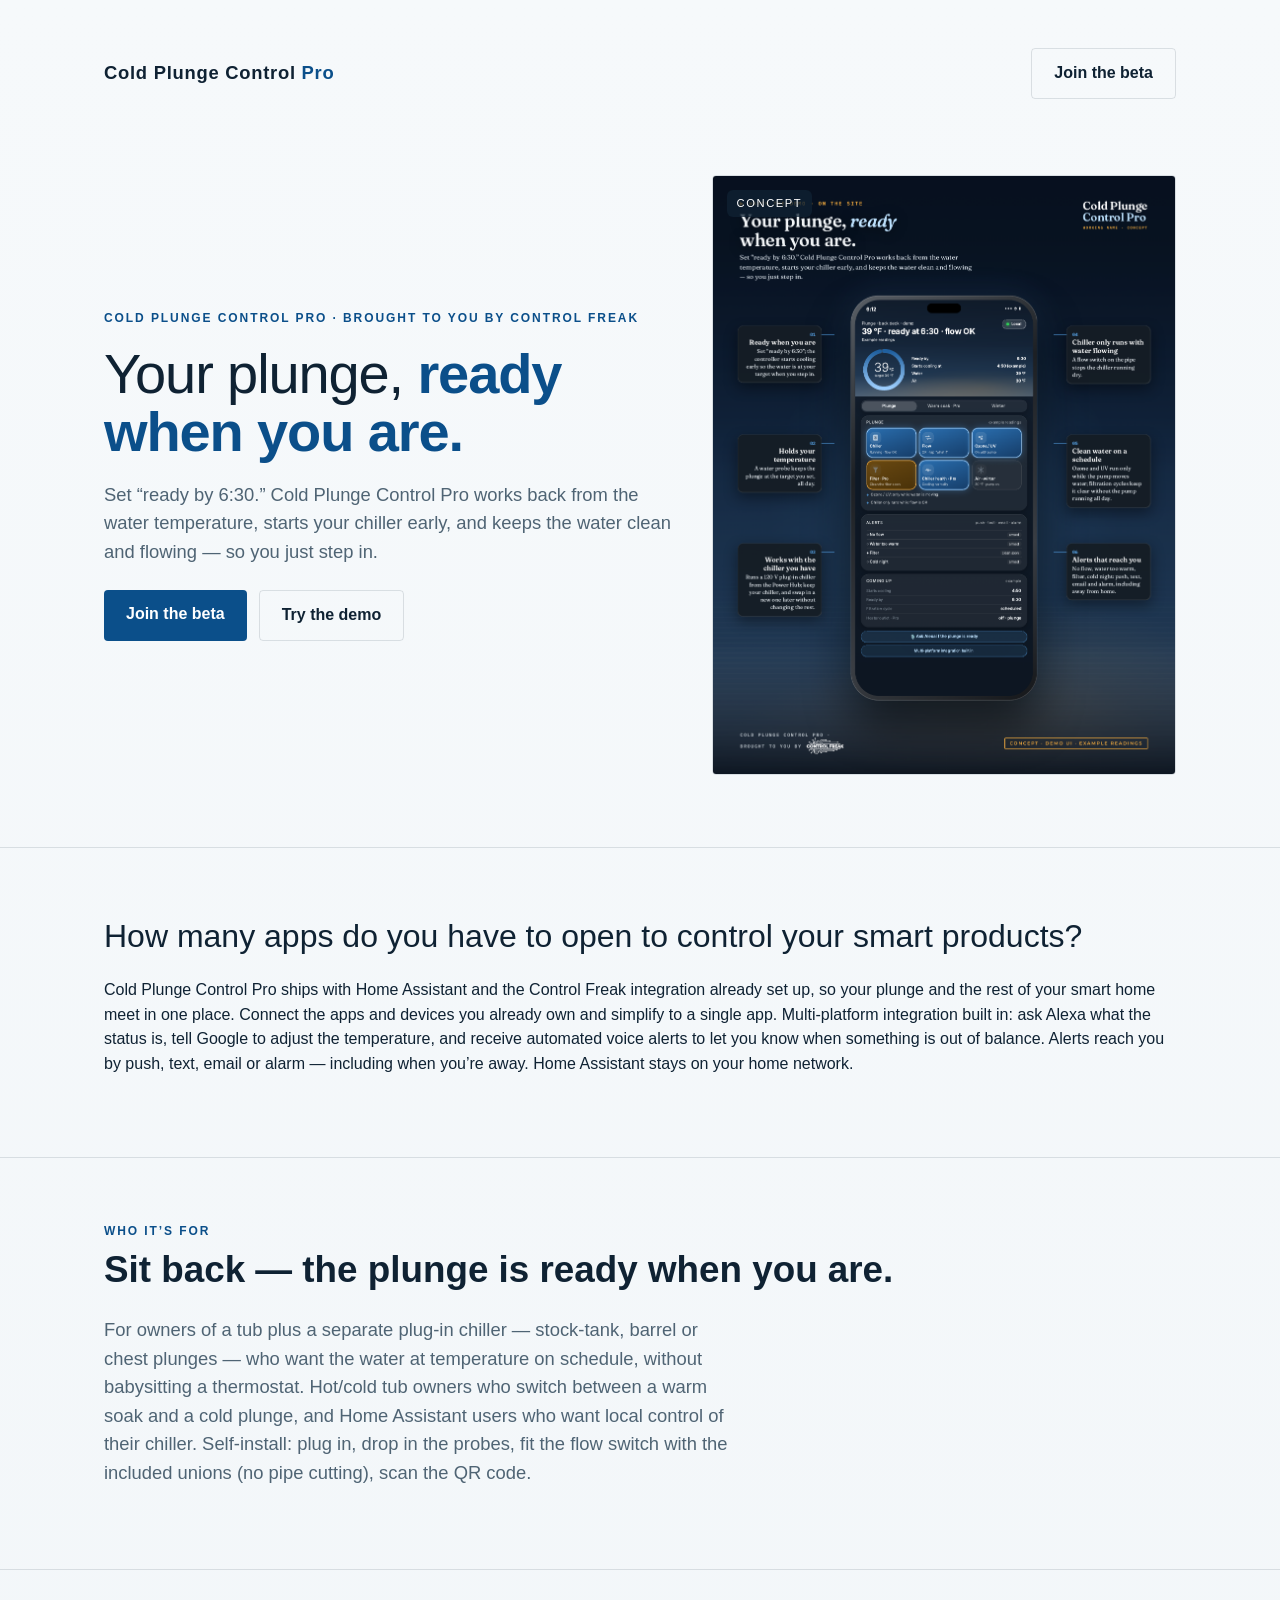
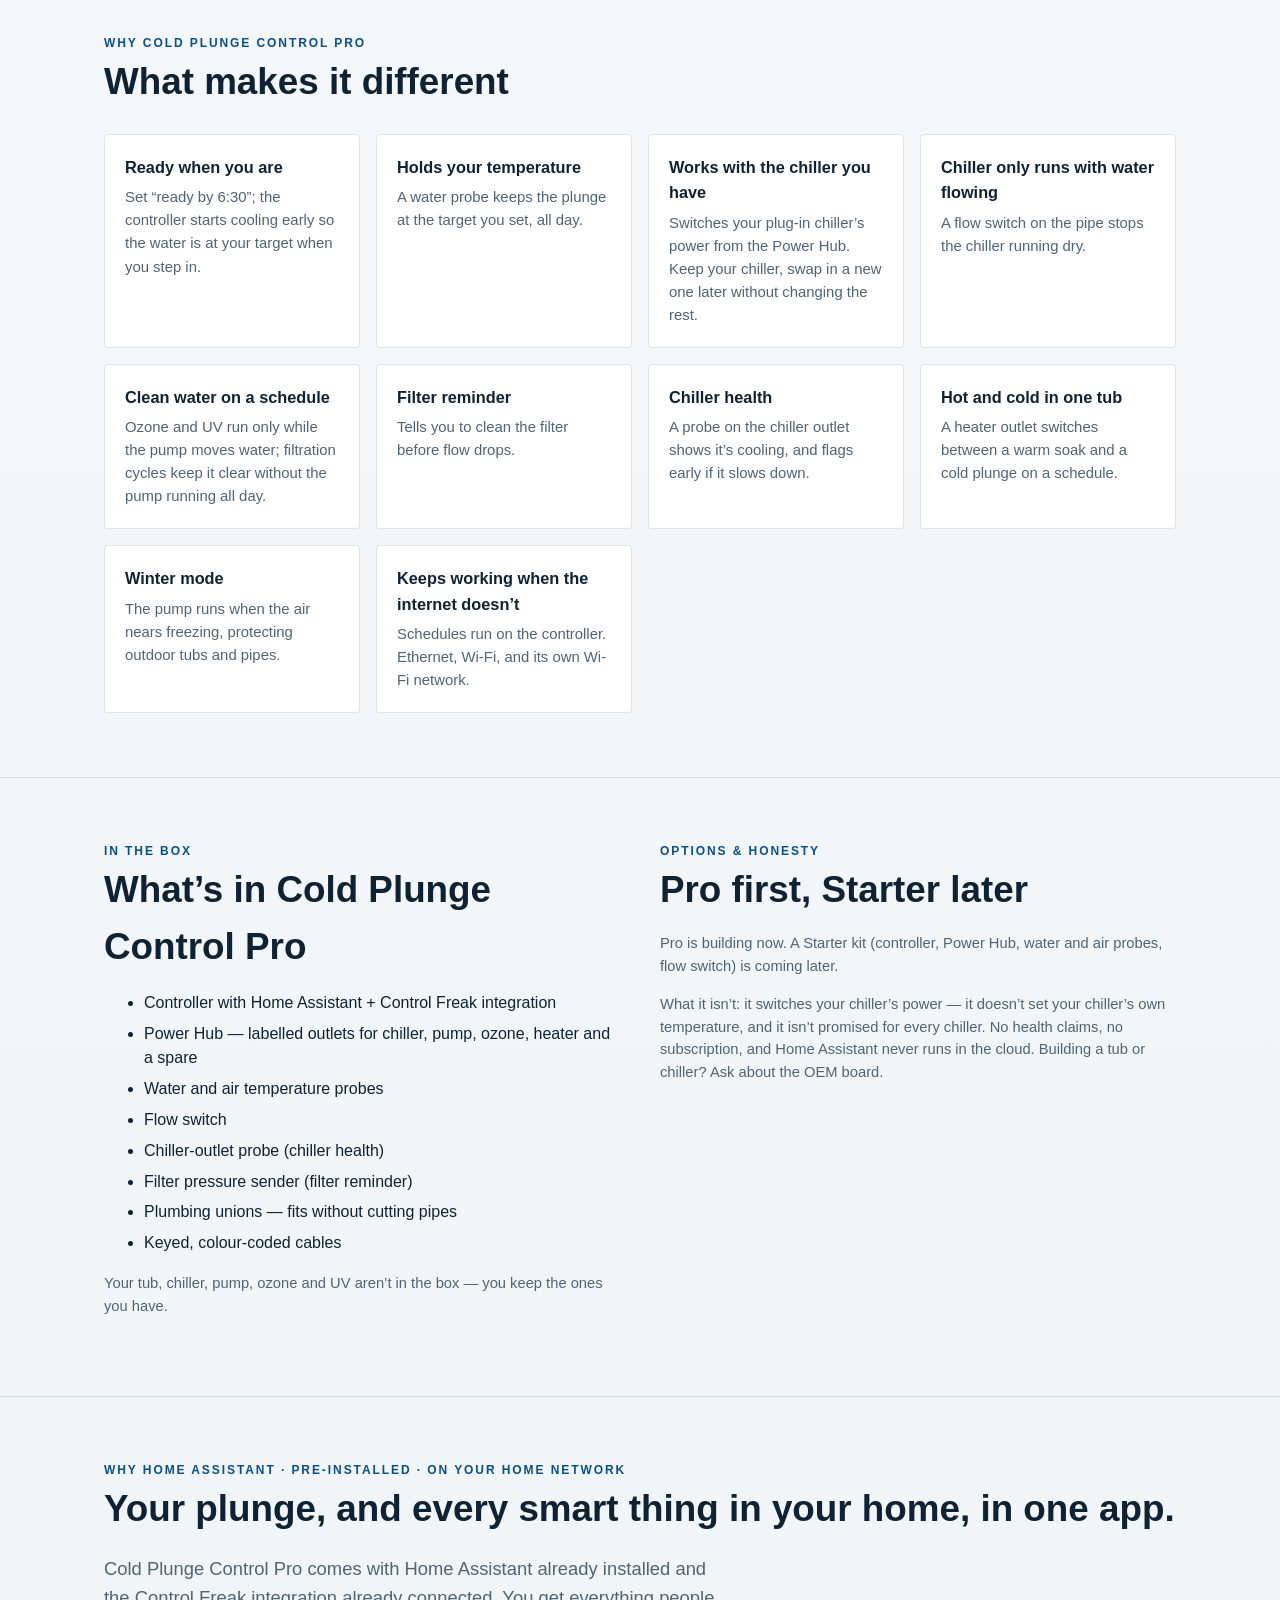
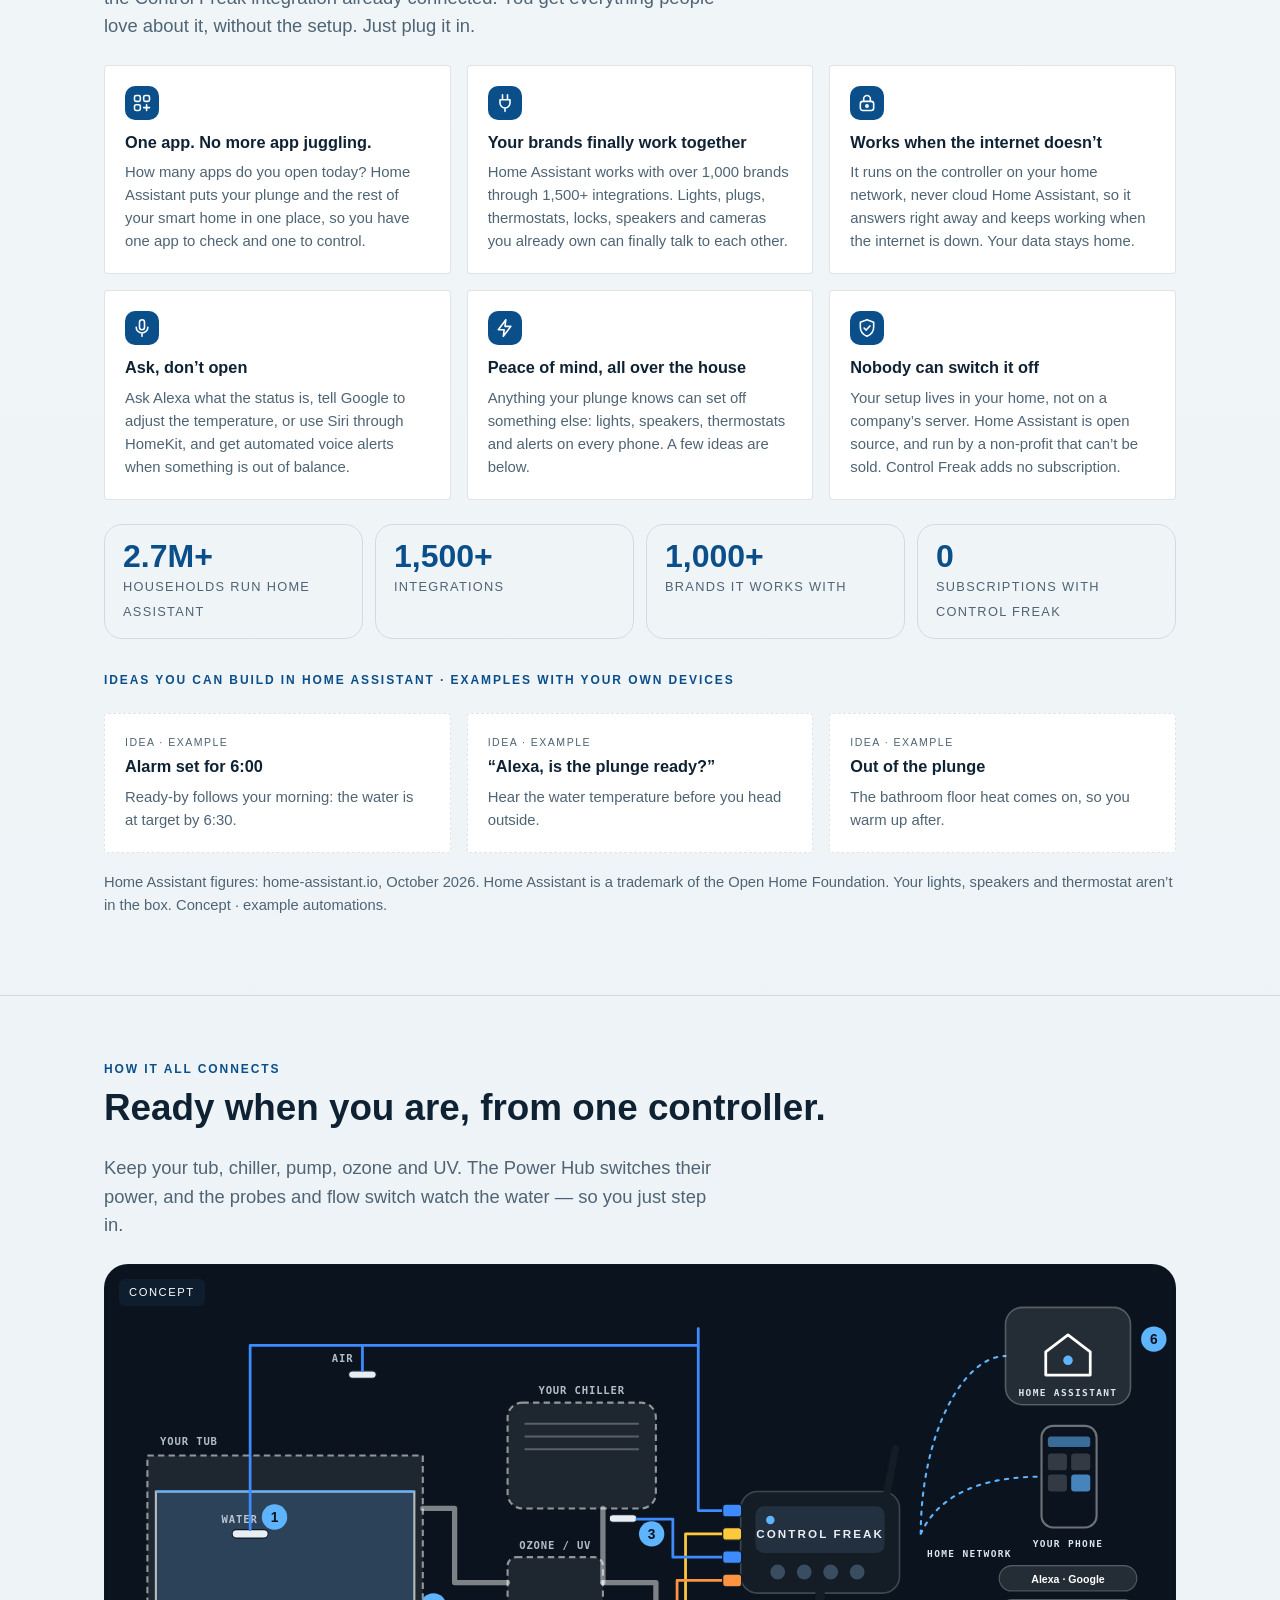
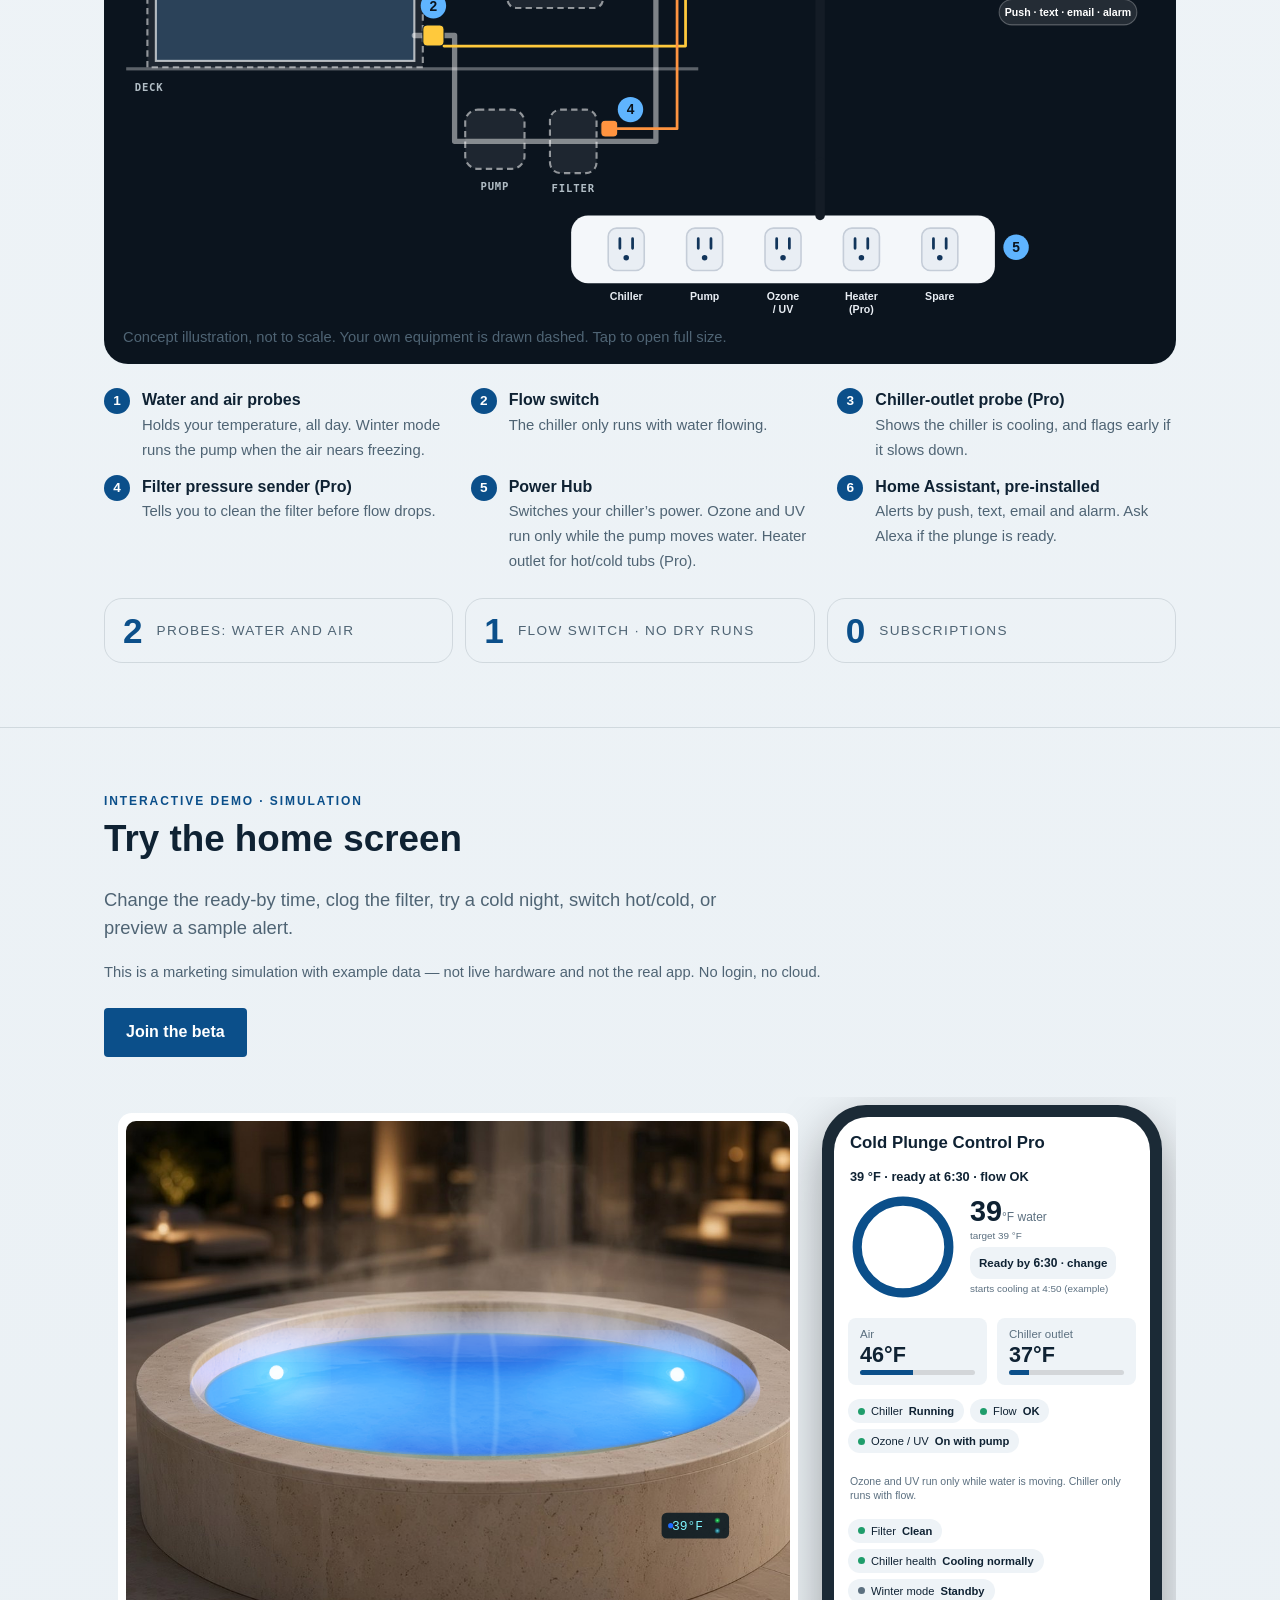
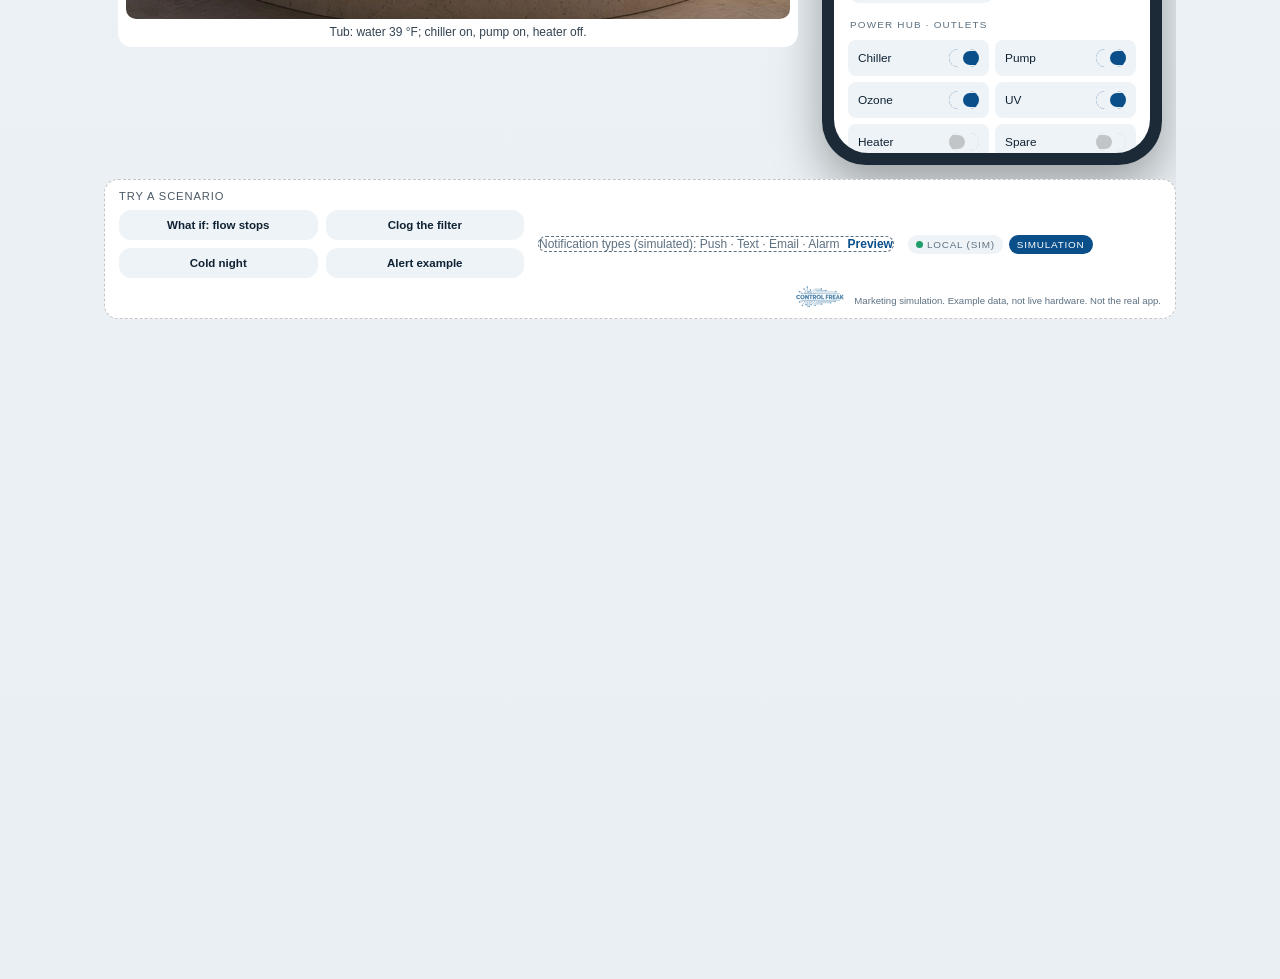
==== products/C01-cold-plunge/site/index.html @ d362454f "Why Home Assistant section: reword in buyer language from forum/social research Co-Authored-By: Clau" ====
<!doctype html><html lang="en"><head><meta charset="utf-8"><meta name="viewport" content="width=device-width,initial-scale=1">
<link rel="icon" href="favicon.ico" sizes="48x48">
<link rel="icon" href="favicon.svg" type="image/svg+xml">
<link rel="apple-touch-icon" href="apple-touch-icon.png">
<link rel="manifest" href="site.webmanifest">
<meta name="theme-color" content="#2f6f9f">

<title>Cold Plunge Control Pro — brought to you by Control Freak</title>
<meta name="description" content="Set ready-by 6:30. Cold Plunge Control Pro starts your chiller early and keeps the water clean and flowing — so you just step in.">
<link rel="stylesheet" href="styles.css"></head><body>
<header class="wrap">
  <nav><a class="brand" href="#">Cold Plunge Control <span>Pro</span></a><a class="btn ghost" href="#beta">Join the beta</a></nav>
  <div class="hero">
    <div>
      <div class="eyebrow">Cold Plunge Control Pro · brought to you by Control Freak</div>
      <h1>Your plunge, <em>ready when you are.</em></h1>
      <p class="lead">Set “ready by 6:30.” Cold Plunge Control Pro works back from the water temperature, starts your chiller early, and keeps the water clean and flowing — so you just step in.</p>
      <div class="ctas"><a class="btn" href="#beta">Join the beta</a><a class="btn ghost" href="#demo">Try the demo</a></div>
    </div>
    <div class="concept concept-img"><span class="tag">Concept</span><img class="hero-concept" src="assets/hero-concept-front.png" alt="Concept illustration of an unbranded stock-tank cold plunge on a deck at dawn (Concept brochure front)"></div>
  </div>
</header>
<main>
<section class="open"><div class="wrap">
  <q>How many apps do you have to open to control your smart products?</q>
  <p>Cold Plunge Control Pro ships with Home Assistant and the Control Freak integration already set up, so your plunge and the rest of your smart home meet in one place. Connect the apps and devices you already own and simplify to a single app. Multi-platform integration built in: ask Alexa what the status is, tell Google to adjust the temperature, and receive automated voice alerts to let you know when something is out of balance. Alerts reach you by push, text, email or alarm — including when you’re away. Home Assistant stays on your home network.</p>
</div></section>
<section><div class="wrap"><div class="eyebrow">Who it’s for</div><h2>Sit back — the plunge is ready when you are.</h2><p class="lead">For owners of a tub plus a separate plug-in chiller — stock-tank, barrel or chest plunges — who want the water at temperature on schedule, without babysitting a thermostat. Hot/cold tub owners who switch between a warm soak and a cold plunge, and Home Assistant users who want local control of their chiller. Self-install: plug in, drop in the probes, fit the flow switch with the included unions (no pipe cutting), scan the QR code.</p></div></section>
<section><div class="wrap"><div class="eyebrow">Why Cold Plunge Control Pro</div><h2>What makes it different</h2><div class="grid"><div class="card"><h3>Ready when you are</h3><p>Set “ready by 6:30”; the controller starts cooling early so the water is at your target when you step in.</p></div><div class="card"><h3>Holds your temperature</h3><p>A water probe keeps the plunge at the target you set, all day.</p></div><div class="card"><h3>Works with the chiller you have</h3><p>Switches your plug-in chiller’s power from the Power Hub. Keep your chiller, swap in a new one later without changing the rest.</p></div><div class="card"><h3>Chiller only runs with water flowing</h3><p>A flow switch on the pipe stops the chiller running dry.</p></div><div class="card"><h3>Clean water on a schedule</h3><p>Ozone and UV run only while the pump moves water; filtration cycles keep it clear without the pump running all day.</p></div><div class="card"><h3>Filter reminder</h3><p>Tells you to clean the filter before flow drops.</p></div><div class="card"><h3>Chiller health</h3><p>A probe on the chiller outlet shows it’s cooling, and flags early if it slows down.</p></div><div class="card"><h3>Hot and cold in one tub</h3><p>A heater outlet switches between a warm soak and a cold plunge on a schedule.</p></div><div class="card"><h3>Winter mode</h3><p>The pump runs when the air nears freezing, protecting outdoor tubs and pipes.</p></div><div class="card"><h3>Keeps working when the internet doesn’t</h3><p>Schedules run on the controller. Ethernet, Wi-Fi, and its own Wi-Fi network.</p></div></div></div></section>
<section><div class="wrap kit">
  <div><div class="eyebrow">In the box</div><h2>What’s in Cold Plunge Control Pro</h2><ul><li>Controller with Home Assistant + Control Freak integration</li><li>Power Hub — labelled outlets for chiller, pump, ozone, heater and a spare</li><li>Water and air temperature probes</li><li>Flow switch</li><li>Chiller-outlet probe (chiller health)</li><li>Filter pressure sender (filter reminder)</li><li>Plumbing unions — fits without cutting pipes</li><li>Keyed, colour-coded cables</li></ul><p class="small">Your tub, chiller, pump, ozone and UV aren’t in the box — you keep the ones you have.</p></div>
  <div><div class="eyebrow">Options &amp; honesty</div><h2>Pro first, Starter later</h2><p class="small">Pro is building now. A Starter kit (controller, Power Hub, water and air probes, flow switch) is coming later.</p><p class="small">What it isn’t: it switches your chiller’s power — it doesn’t set your chiller’s own temperature, and it isn’t promised for every chiller. No health claims, no subscription, and Home Assistant never runs in the cloud. Building a tub or chiller? Ask about the OEM board.</p></div>
</div></section>
<section id="home-assistant"><div class="wrap whyha">
  <div class="eyebrow">Why Home Assistant · pre-installed · on your home network</div><h2>Your plunge, and every smart thing in your home, in one app.</h2>
  <p class="lead">Cold Plunge Control Pro comes with Home Assistant already installed and the Control Freak integration already connected. You get everything people love about it, without the setup. Just plug it in.</p>
  <div class="grid angles"><div class="card"><span class="ic"><svg viewBox="0 0 24 24" aria-hidden="true"><rect x="3" y="3" width="7" height="7" rx="2"/><rect x="14" y="3" width="7" height="7" rx="2"/><rect x="3" y="14" width="7" height="7" rx="2"/><path d="M17.5 14v7M14 17.5h7"/></svg></span><h3>One app. No more app juggling.</h3><p>How many apps do you open today? Home Assistant puts your plunge and the rest of your smart home in one place, so you have one app to check and one to control.</p></div><div class="card"><span class="ic"><svg viewBox="0 0 24 24" aria-hidden="true"><path d="M9 2v6M15 2v6M6 8h12v4a6 6 0 0 1-12 0zM12 18v4"/></svg></span><h3>Your brands finally work together</h3><p>Home Assistant works with over 1,000 brands through 1,500+ integrations. Lights, plugs, thermostats, locks, speakers and cameras you already own can finally talk to each other.</p></div><div class="card"><span class="ic"><svg viewBox="0 0 24 24" aria-hidden="true"><rect x="4" y="10" width="16" height="11" rx="3"/><path d="M8 10V7a4 4 0 0 1 8 0v3"/><circle cx="12" cy="15.5" r="1.4"/></svg></span><h3>Works when the internet doesn’t</h3><p>It runs on the controller on your home network, never cloud Home Assistant, so it answers right away and keeps working when the internet is down. Your data stays home.</p></div><div class="card"><span class="ic"><svg viewBox="0 0 24 24" aria-hidden="true"><rect x="9" y="2" width="6" height="12" rx="3"/><path d="M5 11a7 7 0 0 0 14 0M12 18v4"/></svg></span><h3>Ask, don’t open</h3><p>Ask Alexa what the status is, tell Google to adjust the temperature, or use Siri through HomeKit, and get automated voice alerts when something is out of balance.</p></div><div class="card"><span class="ic"><svg viewBox="0 0 24 24" aria-hidden="true"><path d="M13 2 4 14h7l-1 8 9-12h-7z"/></svg></span><h3>Peace of mind, all over the house</h3><p>Anything your plunge knows can set off something else: lights, speakers, thermostats and alerts on every phone. A few ideas are below.</p></div><div class="card"><span class="ic"><svg viewBox="0 0 24 24" aria-hidden="true"><path d="M12 2 4 5v6c0 5 3.5 9 8 11 4.5-2 8-6 8-11V5z"/><path d="m8.5 12 2.5 2.5 4.5-5"/></svg></span><h3>Nobody can switch it off</h3><p>Your setup lives in your home, not on a company’s server. Home Assistant is open source, and run by a non-profit that can’t be sold. Control Freak adds no subscription.</p></div></div>
  <div class="hastats"><div><b>2.7M+</b><span>households run Home Assistant</span></div><div><b>1,500+</b><span>integrations</span></div><div><b>1,000+</b><span>brands it works with</span></div><div><b>0</b><span>subscriptions with Control Freak</span></div></div>
  <h3 class="ideas">Ideas you can build in Home Assistant · examples with your own devices</h3>
  <div class="grid angles"><div class="card idea"><small>Idea · example</small><h3>Alarm set for 6:00</h3><p>Ready-by follows your morning: the water is at target by 6:30.</p></div><div class="card idea"><small>Idea · example</small><h3>“Alexa, is the plunge ready?”</h3><p>Hear the water temperature before you head outside.</p></div><div class="card idea"><small>Idea · example</small><h3>Out of the plunge</h3><p>The bathroom floor heat comes on, so you warm up after.</p></div></div>
  <p class="small" style="margin-top:18px">Home Assistant figures: home-assistant.io, October 2026. Home Assistant is a trademark of the Open Home Foundation. Your lights, speakers and thermostat aren’t in the box. Concept · example automations.</p>
</div></section>

<section id="connects"><div class="wrap connects">
  <div class="eyebrow">How it all connects</div><h2>Ready when you are, from one controller.</h2>
  <p class="lead">Keep your tub, chiller, pump, ozone and UV. The Power Hub switches their power, and the probes and flow switch watch the water — so you just step in.</p>
  <figure><span class="tag">Concept</span><a href="assets/how-it-connects.svg" target="_blank" rel="noopener"><img src="assets/how-it-connects.svg" alt="Concept diagram of how Cold Plunge Control Pro connects: sensors on colour-coded leads to the controller, the Power Hub with labelled outlets, and Home Assistant, phone, voice and alerts" loading="lazy"></a><figcaption class="small">Concept illustration, not to scale. Your own equipment is drawn dashed. Tap to open full size.</figcaption></figure>
  <ol><li><div><b>Water and air probes</b><span>Holds your temperature, all day. Winter mode runs the pump when the air nears freezing.</span></div></li><li><div><b>Flow switch</b><span>The chiller only runs with water flowing.</span></div></li><li><div><b>Chiller-outlet probe (Pro)</b><span>Shows the chiller is cooling, and flags early if it slows down.</span></div></li><li><div><b>Filter pressure sender (Pro)</b><span>Tells you to clean the filter before flow drops.</span></div></li><li><div><b>Power Hub</b><span>Switches your chiller’s power. Ozone and UV run only while the pump moves water. Heater outlet for hot/cold tubs (Pro).</span></div></li><li><div><b>Home Assistant, pre-installed</b><span>Alerts by push, text, email and alarm. Ask Alexa if the plunge is ready.</span></div></li></ol>
  <div class="stats"><div><b>2</b><span>probes: water and air</span></div><div><b>1</b><span>flow switch · no dry runs</span></div><div><b>0</b><span>subscriptions</span></div></div>
</div></section>

<section id="demo"><div class="wrap demo">
  <div><div class="eyebrow">Interactive demo · Simulation</div><h2>Try the home screen</h2>
    <p class="lead">Change the ready-by time, clog the filter, try a cold night, switch hot/cold, or preview a sample alert.</p>
    <p class="small">This is a marketing simulation with example data — not live hardware and not the real app. No login, no cloud.</p>
    <div class="ctas"><a class="btn" href="#beta">Join the beta</a></div></div>
  <iframe src="demo/index.html" title="Cold Plunge Control Pro demo (simulation)" loading="lazy"></iframe>
</div></section>
<section id="beta"><div class="wrap"><div class="beta">
  <div class="eyebrow">Beta</div><h2>Join the beta</h2>
  <p class="lead" style="margin:0 auto 24px">We’re looking for cold plunge owners to test Cold Plunge Control Pro at home before launch.</p>
  <a class="btn" href="mailto:?subject=Cold%20Plunge%20Control%20Pro%20beta">Join the beta</a>
  <p class="small">Price to be announced.</p>
</div></div></section>
</main>
<footer class="wrap"><img src="assets/control-freak-corporate-wordmark-cool-blue.svg" alt="Control Freak"><br>Cold Plunge Control Pro, brought to you by Control Freak. In development. Visuals marked Concept are illustrative. <a href="/">All Control Freak products</a></footer>
<script>addEventListener("message",function(e){var h=e.data&&e.data.cfDemoHeight;if(!h)return;document.querySelectorAll(".demo iframe").forEach(function(f){if(f.contentWindow===e.source)f.style.height=(h+4)+"px"})});</script>
</body></html>
---- products/C01-cold-plunge/site/styles.css ----
:root{--bg:linear-gradient(180deg,#f6f9fb,#e7eef3);--text:#0f2233;--muted:#4f6474;--accent:#0b4f8a;--onaccent:#fff;--card:#ffffff;--line:rgba(15,34,51,.12);--r:4px;--btnr:4px;--font:"Helvetica Neue","Segoe UI",Arial,sans-serif;--display:"Helvetica Neue","Segoe UI",Arial,sans-serif;--scene:linear-gradient(180deg,#f3c9a8 0,#c9d8e6 38%,#9fb7cb 60%,#5b6f80 60%,#3d4f5e)}
*{box-sizing:border-box}html{scroll-behavior:smooth}
body{margin:0;font-family:var(--font);color:var(--text);background:var(--bg);line-height:1.55}
a{color:var(--accent)}.wrap{max-width:1120px;margin:0 auto;padding:0 24px}
nav{display:flex;justify-content:space-between;align-items:center;padding:20px 0}
.brand{font-family:var(--display);font-weight:700;letter-spacing:.04em;font-size:1.15rem;color:var(--text);text-decoration:none}.brand span{color:var(--accent)}
.btn{display:inline-block;padding:12px 22px;border-radius:var(--btnr);background:var(--accent);color:var(--onaccent);font-weight:700;text-decoration:none}
.btn.ghost{background:transparent;color:var(--text);border:1px solid var(--line)}
.hero{display:grid;grid-template-columns:1.1fr .9fr;gap:40px;align-items:center;padding:56px 0 72px}
.eyebrow{color:var(--accent);text-transform:uppercase;letter-spacing:.16em;font-size:.75rem;font-weight:600}
h1{font-family:var(--display);font-size:clamp(2.2rem,5vw,3.5rem);line-height:1.05;margin:.3em 0}h1 em{font-style:normal;color:var(--accent)}
h2{font-family:var(--display);font-size:clamp(1.6rem,3vw,2.3rem);margin:0 0 .4em}
.lead{font-size:1.15rem;color:var(--muted);max-width:34em}.small{color:var(--muted);font-size:.92rem}
.ctas{display:flex;gap:12px;flex-wrap:wrap;margin-top:24px}
section{padding:64px 0;border-top:1px solid var(--line)}
.open q{display:block;font-family:var(--display);font-size:clamp(1.4rem,3vw,2rem);quotes:none;margin-bottom:12px}
.grid{display:grid;grid-template-columns:repeat(auto-fill,minmax(240px,1fr));gap:16px;margin-top:24px}
.card{background:var(--card);border:1px solid var(--line);border-radius:var(--r);padding:20px}.card h3{margin:0 0 6px;font-size:1.02rem}.card p{margin:0;color:var(--muted);font-size:.93rem}
.kit{display:grid;grid-template-columns:1fr 1fr;gap:40px}.kit li{margin:6px 0}
.concept{position:relative;border-radius:var(--r);min-height:360px;border:1px solid var(--line);overflow:hidden;background:var(--scene)}
.tag{position:absolute;top:14px;left:14px;background:rgba(0,0,0,.55);color:#fff;font-size:.7rem;letter-spacing:.14em;text-transform:uppercase;padding:5px 10px;border-radius:6px;z-index:2}
.demo{display:grid;grid-template-columns:1fr 420px;gap:40px;align-items:start}
.demo iframe{width:420px;height:900px;border:0}
.beta{text-align:center;background:var(--card);border:1px solid var(--line);border-radius:var(--r);padding:48px 24px}
footer{padding:40px 24px 60px;color:var(--muted);font-size:.85rem}footer img{height:40px;width:auto;margin-bottom:10px}
@media(max-width:860px){.hero,.kit,.demo{grid-template-columns:1fr}.demo iframe{width:100%}}
h1{font-weight:300;letter-spacing:-.02em}h1 em{font-weight:700}.tub{position:absolute;left:12%;right:34%;bottom:12%;height:30%;border-radius:50%/18%;background:#a9b6c1;border:3px solid #7d8b97}.tub i{position:absolute;inset:8% 6% 50%;border-radius:50%;background:linear-gradient(#bfe3f5,#6fb1d6)}.wall{position:absolute;right:8%;top:20%;background:#fff;color:#0f2233;font-size:.7rem;font-weight:700;padding:16px 10px;border-left:4px solid #0b4f8a}.tag{background:rgba(15,34,51,.75)}
.concept-img{background:#0000;min-height:0}.concept-img .hero-concept{display:block;width:100%;height:auto}

/* Demo: stage left | app right inside the iframe — give it the full row. */
.demo{grid-template-columns:1fr!important}.demo iframe{width:100%!important;height:1060px}
@media(max-width:640px){.demo iframe{height:1700px}}

/* Breathing room (James 2026-10-26): page no longer glued to the top; demo iframe auto-sizes to content. */
header.wrap{padding-top:28px}
section{scroll-margin-top:24px}
.demo iframe{height:900px;display:block}
@media(max-width:640px){.demo iframe{height:1500px}}

/* How it all connects (Design build_infographic.py, 2026-10-26) */
.connects figure{position:relative;margin:24px 0 0;border-radius:24px;overflow:hidden;border:1px solid var(--line);background:#0b141e}
.connects figure img{display:block;width:100%;height:auto}
.connects figure .tag{z-index:1}
.connects figcaption{padding:10px 18px 14px}
.connects ol{list-style:none;padding:0;margin:24px 0 0;display:grid;grid-template-columns:repeat(auto-fit,minmax(280px,1fr));gap:12px 28px;counter-reset:c}
.connects li{display:flex;gap:12px;align-items:flex-start;counter-increment:c}
.connects li::before{content:counter(c);flex:none;width:26px;height:26px;border-radius:50%;background:var(--accent,var(--teal));color:var(--onaccent,#0b141e);font-weight:800;text-align:center;line-height:26px;font-size:.85rem}
.connects li b{display:block}.connects li span{color:var(--muted);font-size:.93rem}
.connects .stats{display:grid;grid-template-columns:repeat(auto-fit,minmax(200px,1fr));gap:12px;margin-top:24px}
.connects .stats div{display:flex;align-items:center;gap:14px;padding:14px 18px;border-radius:18px;border:1px solid var(--line)}
.connects .stats b{font-family:var(--display);font-size:2.2rem;line-height:1;color:var(--accent,var(--teal));white-space:nowrap}
.connects .stats span{color:var(--muted);font-size:.85rem;text-transform:uppercase;letter-spacing:.1em}

/* Why Home Assistant (Design build_infographic.py, 2026-10-26) */
.whyha .grid.angles{grid-template-columns:repeat(auto-fit,minmax(300px,1fr))}
.whyha .card .ic{display:inline-flex;width:34px;height:34px;border-radius:10px;align-items:center;justify-content:center;background:var(--accent,var(--teal));margin-bottom:10px}
.whyha .card .ic svg{width:20px;height:20px;fill:none;stroke:var(--onaccent,#0b141e);stroke-width:1.9;stroke-linecap:round;stroke-linejoin:round}
.whyha .hastats{display:grid;grid-template-columns:repeat(auto-fit,minmax(150px,1fr));gap:12px;margin-top:24px}
.whyha .hastats div{padding:14px 18px;border-radius:18px;border:1px solid var(--line)}
.whyha .hastats b{display:block;font-family:var(--display);font-size:2rem;line-height:1.1;color:var(--accent,var(--teal))}
.whyha .hastats span{color:var(--muted);font-size:.8rem;text-transform:uppercase;letter-spacing:.1em}
.whyha h3.ideas{margin:32px 0 0;font-size:.75rem;text-transform:uppercase;letter-spacing:.16em;color:var(--accent,var(--teal))}
.whyha .idea{border-style:dashed}
.whyha .idea small{display:block;font-size:.66rem;letter-spacing:.14em;text-transform:uppercase;color:var(--muted);margin-bottom:4px}
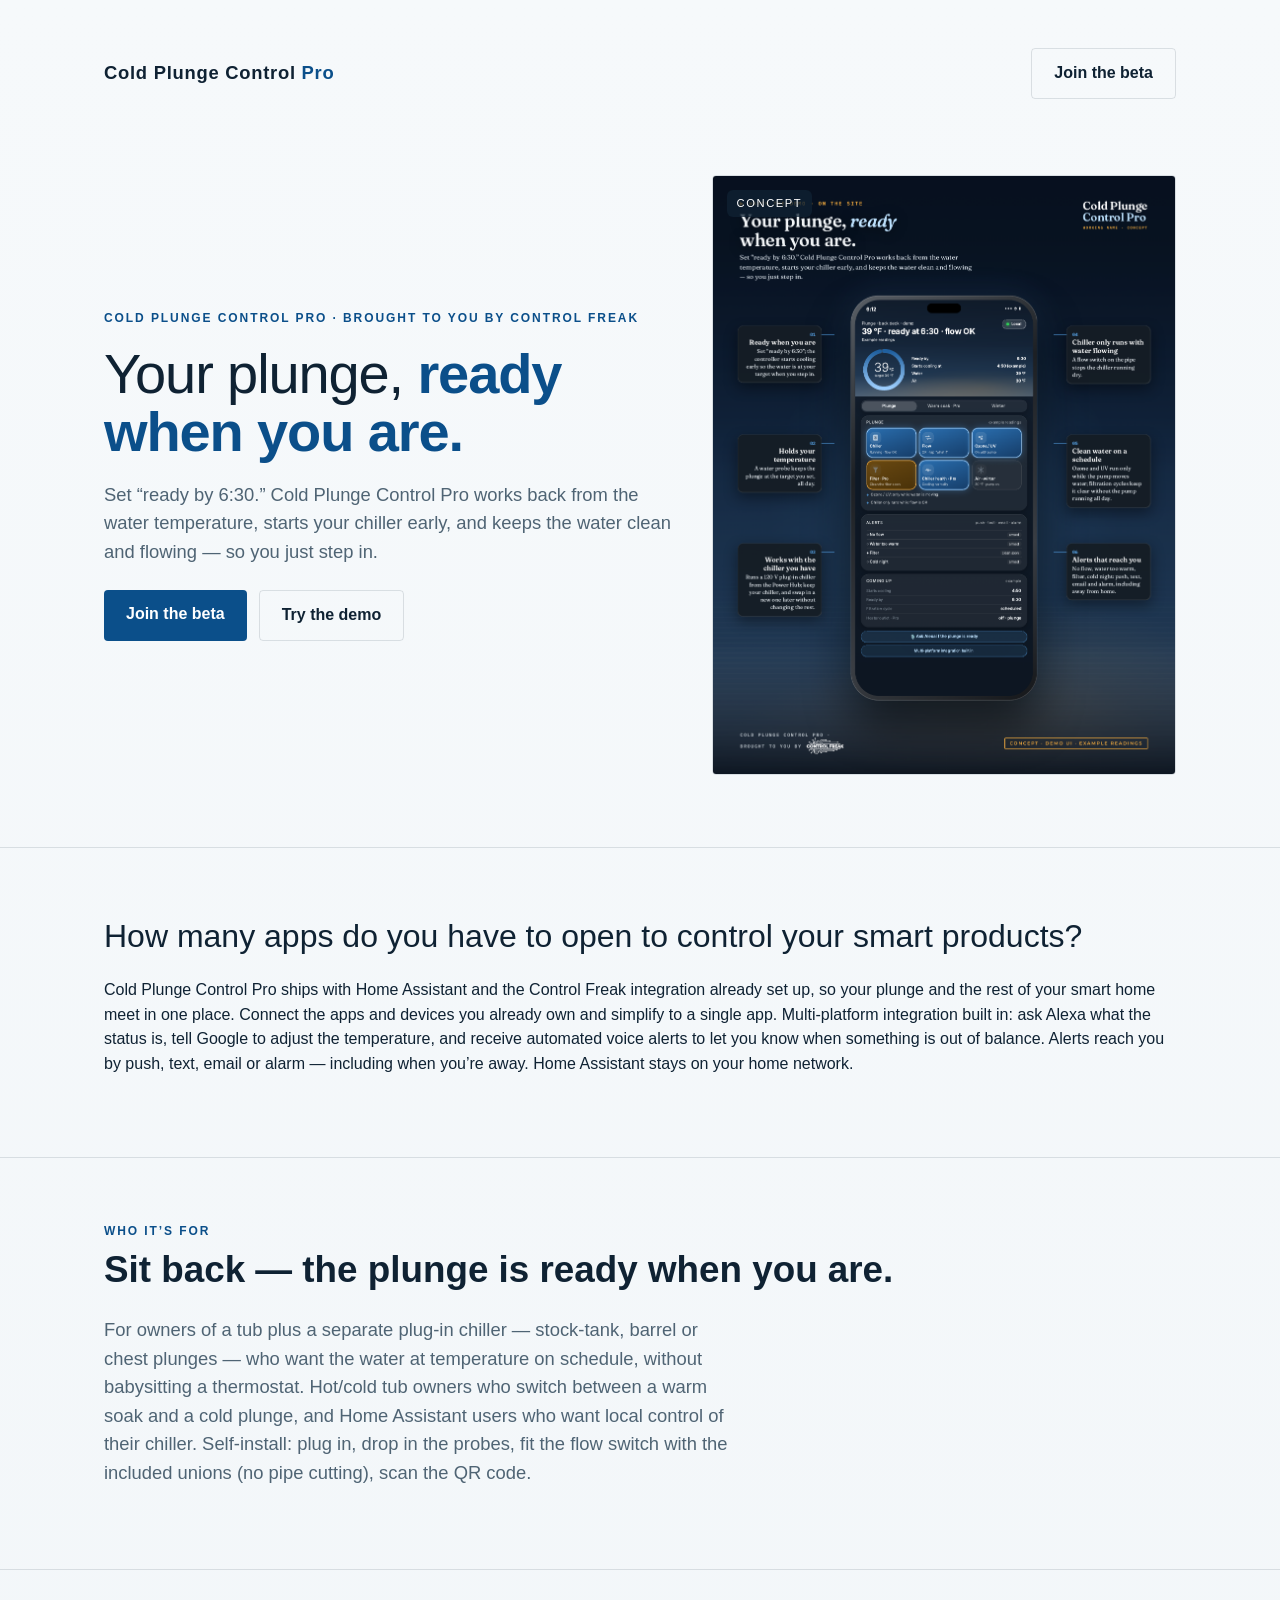
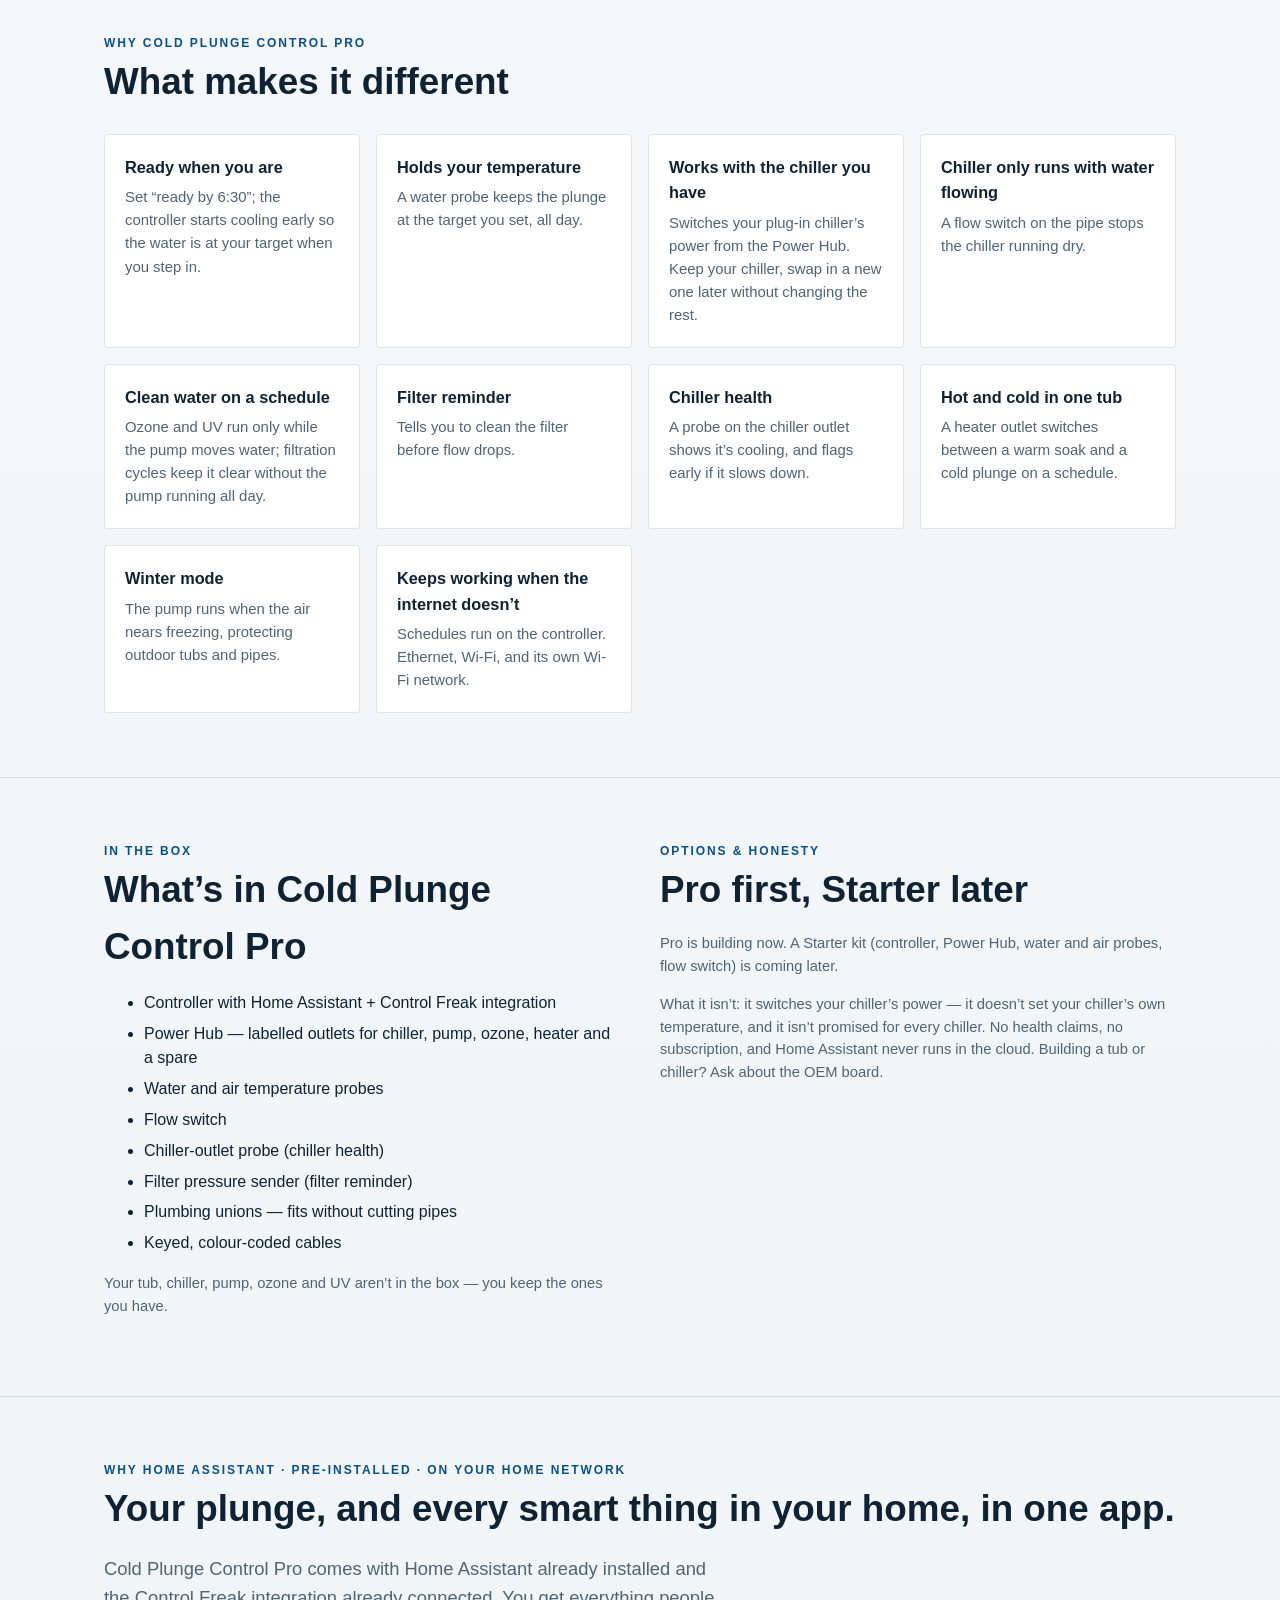
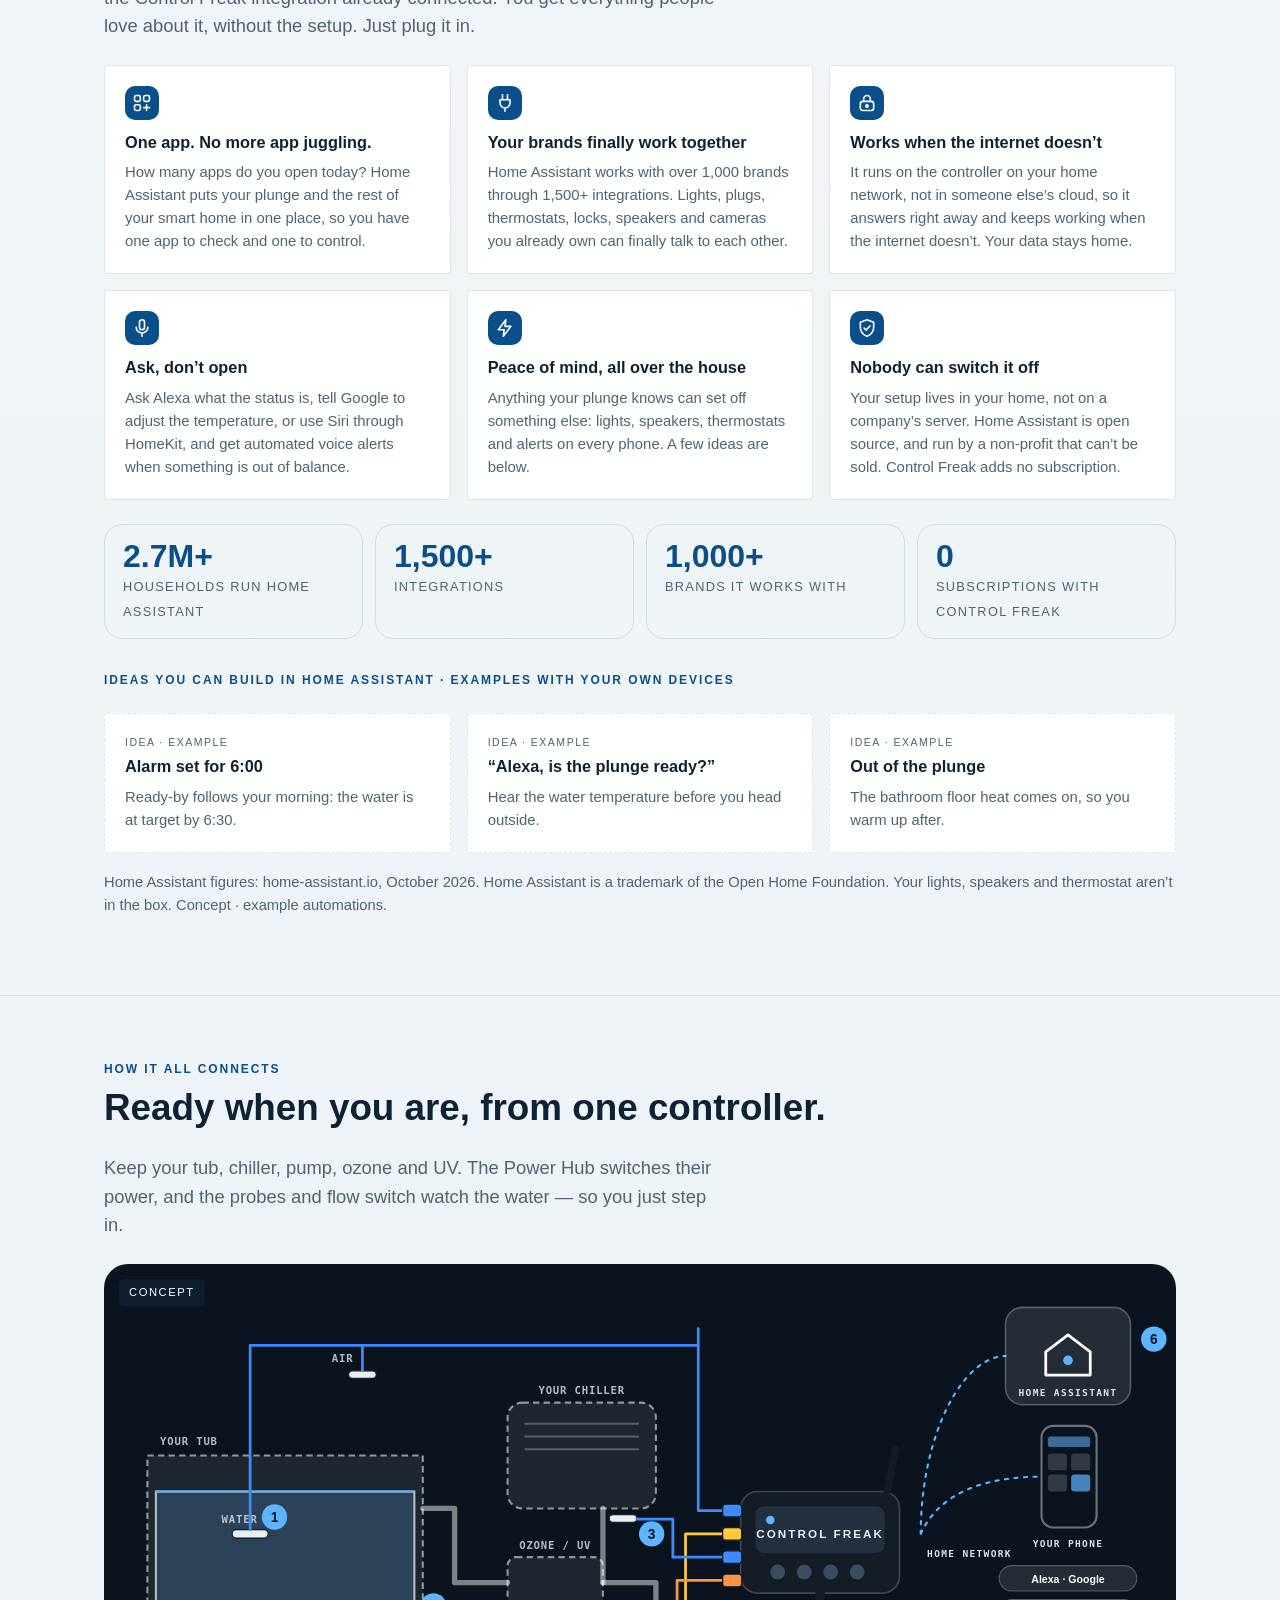
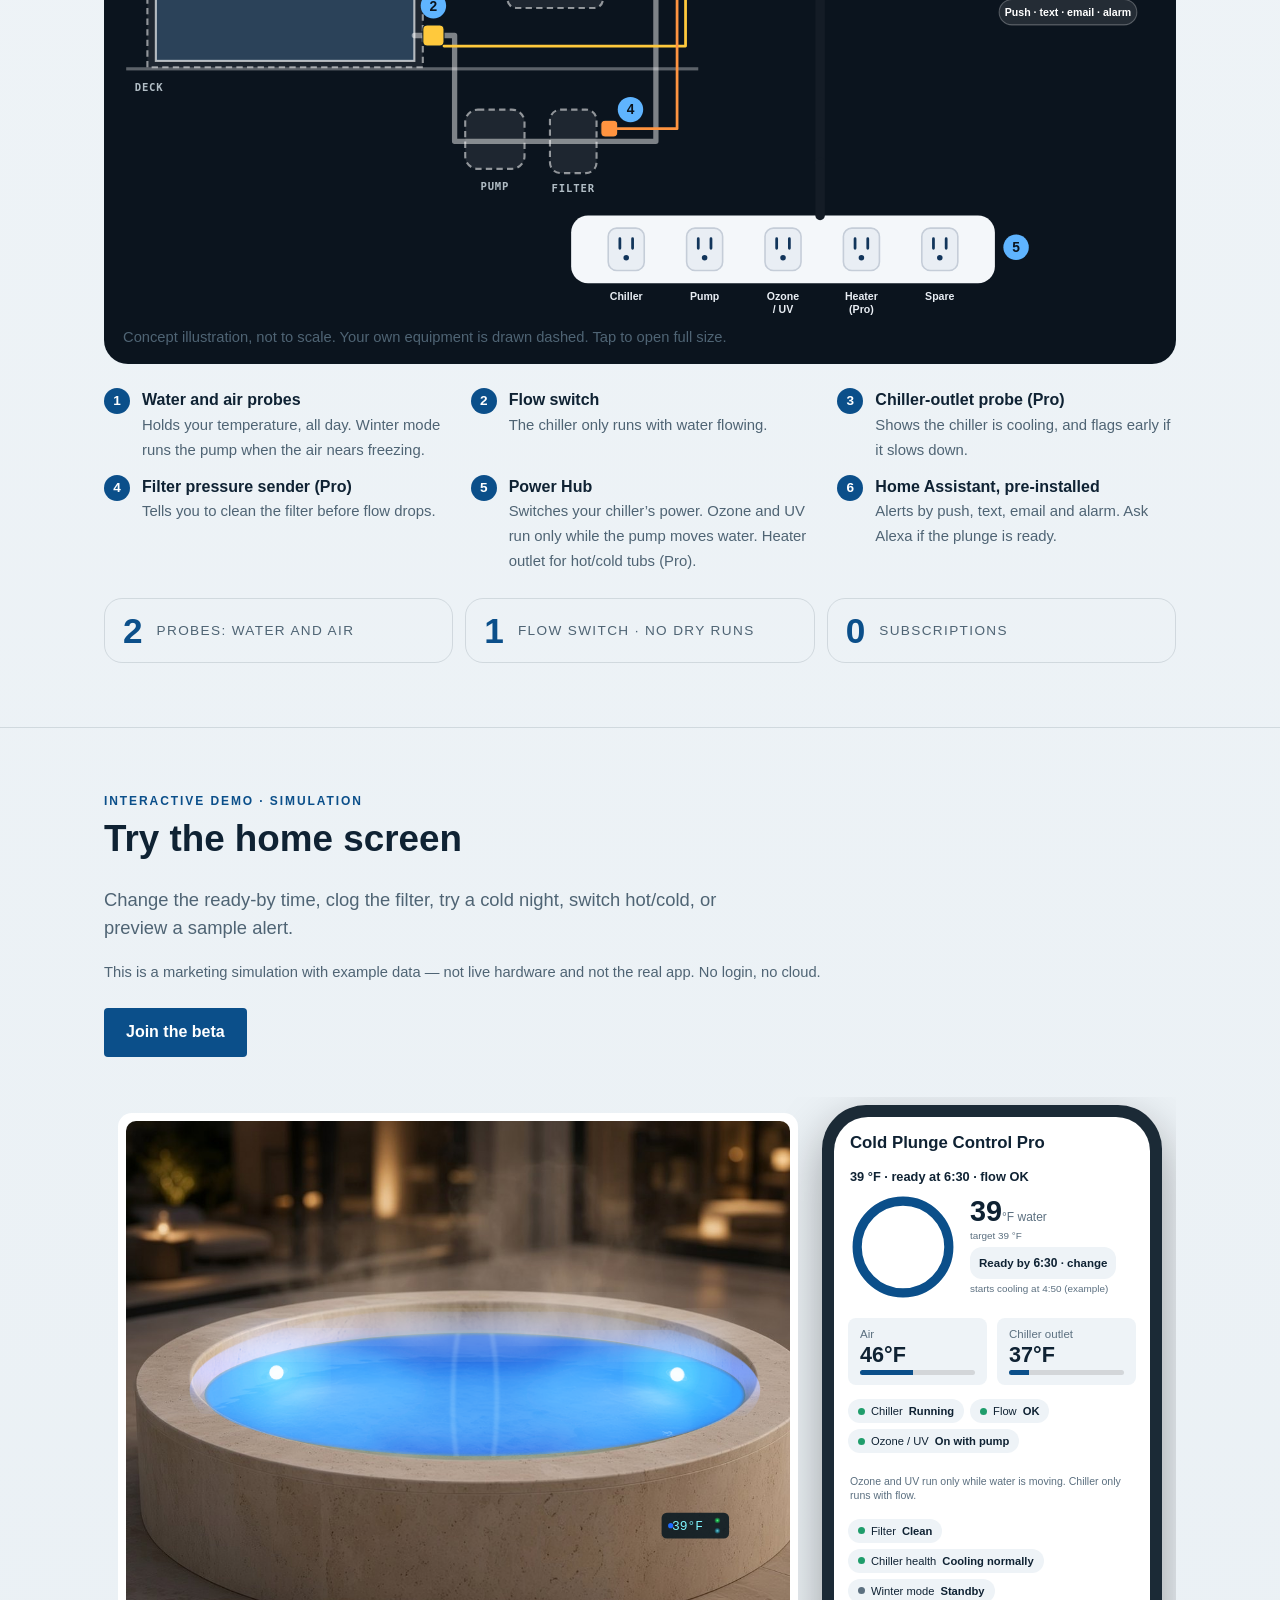
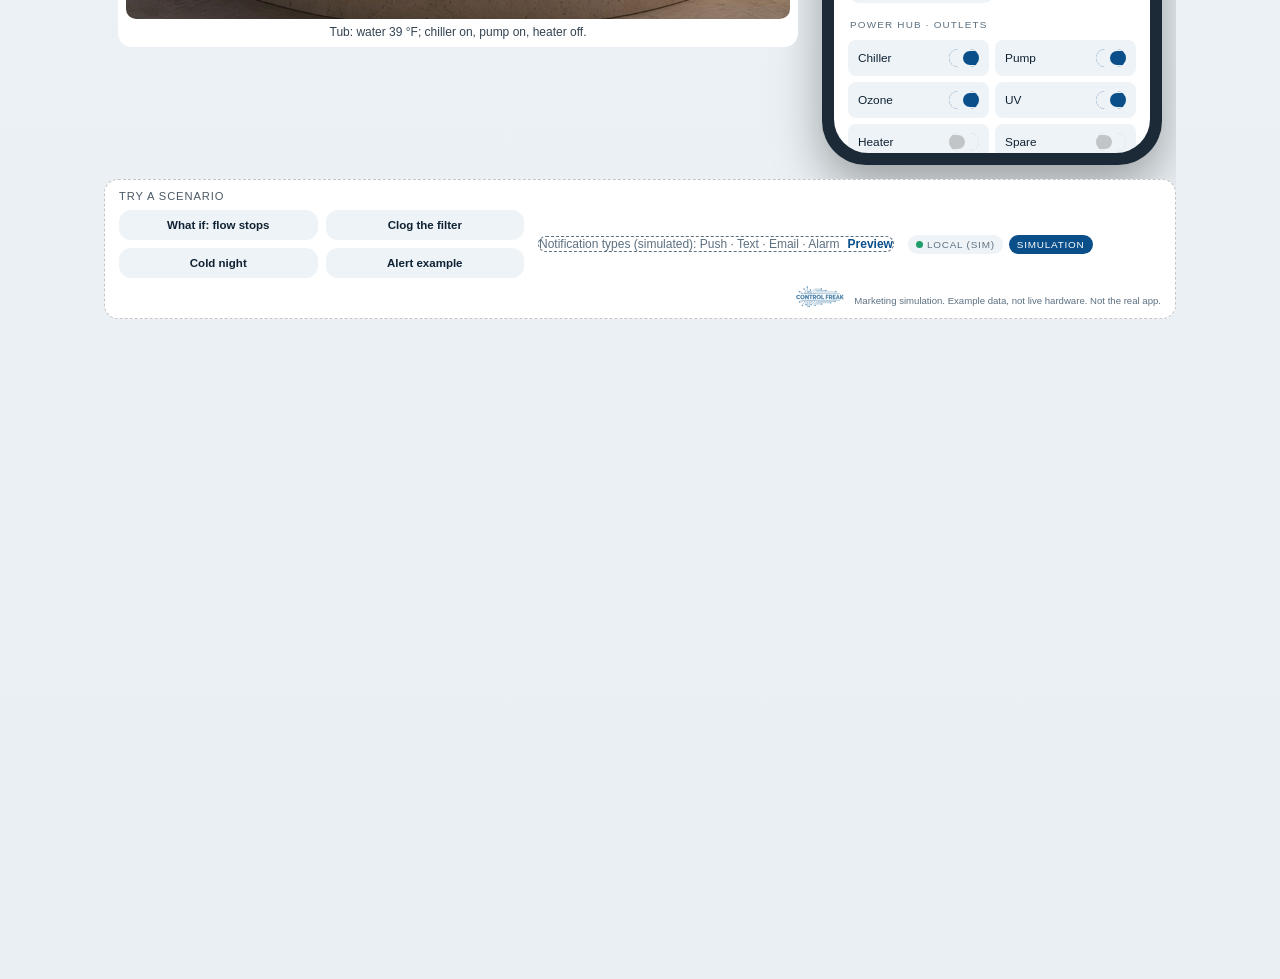
==== commit d1294382: "Review fixes: Reef pH/doser and Terrarium 4 probes marked Pro; 'not in someone else's cloud' Co-Auth" ====
--- a/products/C01-cold-plunge/site/index.html
+++ b/products/C01-cold-plunge/site/index.html
@@ -34,7 +34,7 @@
 <section id="home-assistant"><div class="wrap whyha">
   <div class="eyebrow">Why Home Assistant · pre-installed · on your home network</div><h2>Your plunge, and every smart thing in your home, in one app.</h2>
   <p class="lead">Cold Plunge Control Pro comes with Home Assistant already installed and the Control Freak integration already connected. You get everything people love about it, without the setup. Just plug it in.</p>
-  <div class="grid angles"><div class="card"><span class="ic"><svg viewBox="0 0 24 24" aria-hidden="true"><rect x="3" y="3" width="7" height="7" rx="2"/><rect x="14" y="3" width="7" height="7" rx="2"/><rect x="3" y="14" width="7" height="7" rx="2"/><path d="M17.5 14v7M14 17.5h7"/></svg></span><h3>One app. No more app juggling.</h3><p>How many apps do you open today? Home Assistant puts your plunge and the rest of your smart home in one place, so you have one app to check and one to control.</p></div><div class="card"><span class="ic"><svg viewBox="0 0 24 24" aria-hidden="true"><path d="M9 2v6M15 2v6M6 8h12v4a6 6 0 0 1-12 0zM12 18v4"/></svg></span><h3>Your brands finally work together</h3><p>Home Assistant works with over 1,000 brands through 1,500+ integrations. Lights, plugs, thermostats, locks, speakers and cameras you already own can finally talk to each other.</p></div><div class="card"><span class="ic"><svg viewBox="0 0 24 24" aria-hidden="true"><rect x="4" y="10" width="16" height="11" rx="3"/><path d="M8 10V7a4 4 0 0 1 8 0v3"/><circle cx="12" cy="15.5" r="1.4"/></svg></span><h3>Works when the internet doesn’t</h3><p>It runs on the controller on your home network, never cloud Home Assistant, so it answers right away and keeps working when the internet is down. Your data stays home.</p></div><div class="card"><span class="ic"><svg viewBox="0 0 24 24" aria-hidden="true"><rect x="9" y="2" width="6" height="12" rx="3"/><path d="M5 11a7 7 0 0 0 14 0M12 18v4"/></svg></span><h3>Ask, don’t open</h3><p>Ask Alexa what the status is, tell Google to adjust the temperature, or use Siri through HomeKit, and get automated voice alerts when something is out of balance.</p></div><div class="card"><span class="ic"><svg viewBox="0 0 24 24" aria-hidden="true"><path d="M13 2 4 14h7l-1 8 9-12h-7z"/></svg></span><h3>Peace of mind, all over the house</h3><p>Anything your plunge knows can set off something else: lights, speakers, thermostats and alerts on every phone. A few ideas are below.</p></div><div class="card"><span class="ic"><svg viewBox="0 0 24 24" aria-hidden="true"><path d="M12 2 4 5v6c0 5 3.5 9 8 11 4.5-2 8-6 8-11V5z"/><path d="m8.5 12 2.5 2.5 4.5-5"/></svg></span><h3>Nobody can switch it off</h3><p>Your setup lives in your home, not on a company’s server. Home Assistant is open source, and run by a non-profit that can’t be sold. Control Freak adds no subscription.</p></div></div>
+  <div class="grid angles"><div class="card"><span class="ic"><svg viewBox="0 0 24 24" aria-hidden="true"><rect x="3" y="3" width="7" height="7" rx="2"/><rect x="14" y="3" width="7" height="7" rx="2"/><rect x="3" y="14" width="7" height="7" rx="2"/><path d="M17.5 14v7M14 17.5h7"/></svg></span><h3>One app. No more app juggling.</h3><p>How many apps do you open today? Home Assistant puts your plunge and the rest of your smart home in one place, so you have one app to check and one to control.</p></div><div class="card"><span class="ic"><svg viewBox="0 0 24 24" aria-hidden="true"><path d="M9 2v6M15 2v6M6 8h12v4a6 6 0 0 1-12 0zM12 18v4"/></svg></span><h3>Your brands finally work together</h3><p>Home Assistant works with over 1,000 brands through 1,500+ integrations. Lights, plugs, thermostats, locks, speakers and cameras you already own can finally talk to each other.</p></div><div class="card"><span class="ic"><svg viewBox="0 0 24 24" aria-hidden="true"><rect x="4" y="10" width="16" height="11" rx="3"/><path d="M8 10V7a4 4 0 0 1 8 0v3"/><circle cx="12" cy="15.5" r="1.4"/></svg></span><h3>Works when the internet doesn’t</h3><p>It runs on the controller on your home network, not in someone else’s cloud, so it answers right away and keeps working when the internet doesn’t. Your data stays home.</p></div><div class="card"><span class="ic"><svg viewBox="0 0 24 24" aria-hidden="true"><rect x="9" y="2" width="6" height="12" rx="3"/><path d="M5 11a7 7 0 0 0 14 0M12 18v4"/></svg></span><h3>Ask, don’t open</h3><p>Ask Alexa what the status is, tell Google to adjust the temperature, or use Siri through HomeKit, and get automated voice alerts when something is out of balance.</p></div><div class="card"><span class="ic"><svg viewBox="0 0 24 24" aria-hidden="true"><path d="M13 2 4 14h7l-1 8 9-12h-7z"/></svg></span><h3>Peace of mind, all over the house</h3><p>Anything your plunge knows can set off something else: lights, speakers, thermostats and alerts on every phone. A few ideas are below.</p></div><div class="card"><span class="ic"><svg viewBox="0 0 24 24" aria-hidden="true"><path d="M12 2 4 5v6c0 5 3.5 9 8 11 4.5-2 8-6 8-11V5z"/><path d="m8.5 12 2.5 2.5 4.5-5"/></svg></span><h3>Nobody can switch it off</h3><p>Your setup lives in your home, not on a company’s server. Home Assistant is open source, and run by a non-profit that can’t be sold. Control Freak adds no subscription.</p></div></div>
   <div class="hastats"><div><b>2.7M+</b><span>households run Home Assistant</span></div><div><b>1,500+</b><span>integrations</span></div><div><b>1,000+</b><span>brands it works with</span></div><div><b>0</b><span>subscriptions with Control Freak</span></div></div>
   <h3 class="ideas">Ideas you can build in Home Assistant · examples with your own devices</h3>
   <div class="grid angles"><div class="card idea"><small>Idea · example</small><h3>Alarm set for 6:00</h3><p>Ready-by follows your morning: the water is at target by 6:30.</p></div><div class="card idea"><small>Idea · example</small><h3>“Alexa, is the plunge ready?”</h3><p>Hear the water temperature before you head outside.</p></div><div class="card idea"><small>Idea · example</small><h3>Out of the plunge</h3><p>The bathroom floor heat comes on, so you warm up after.</p></div></div>
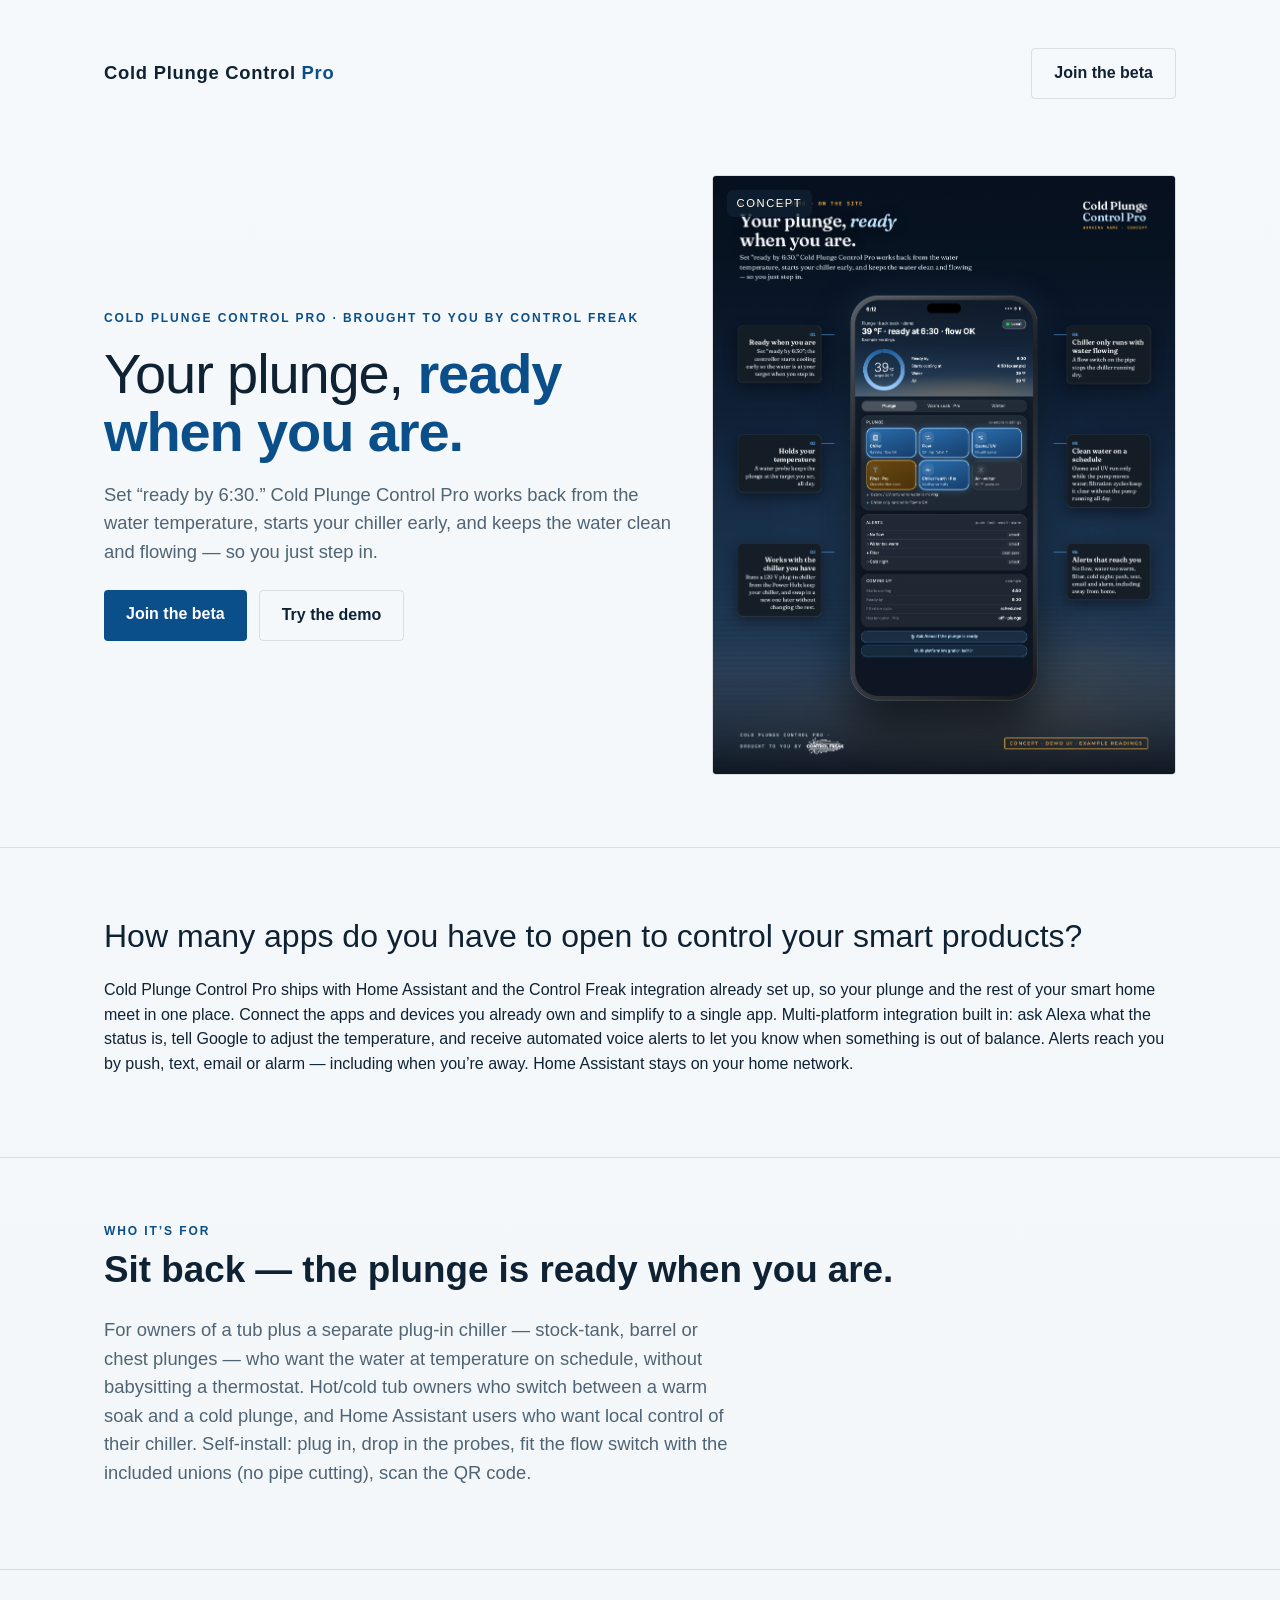
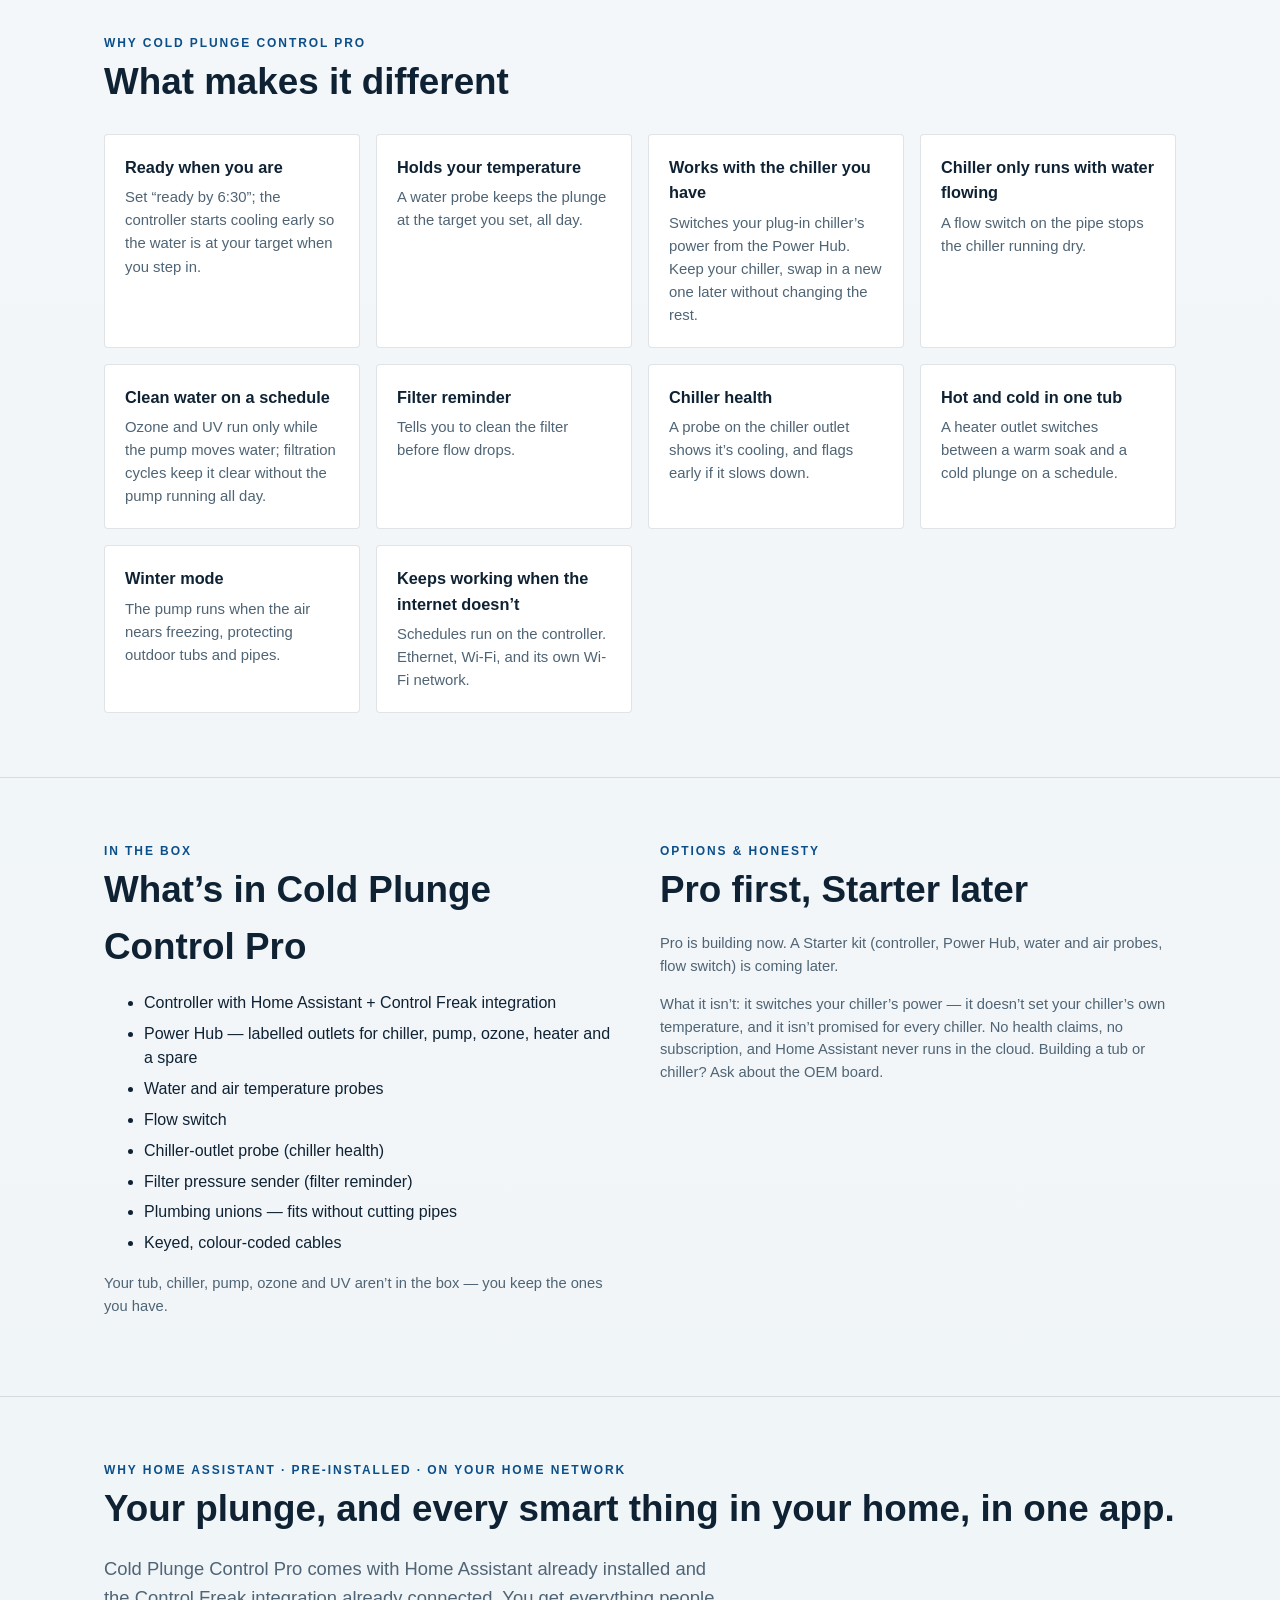
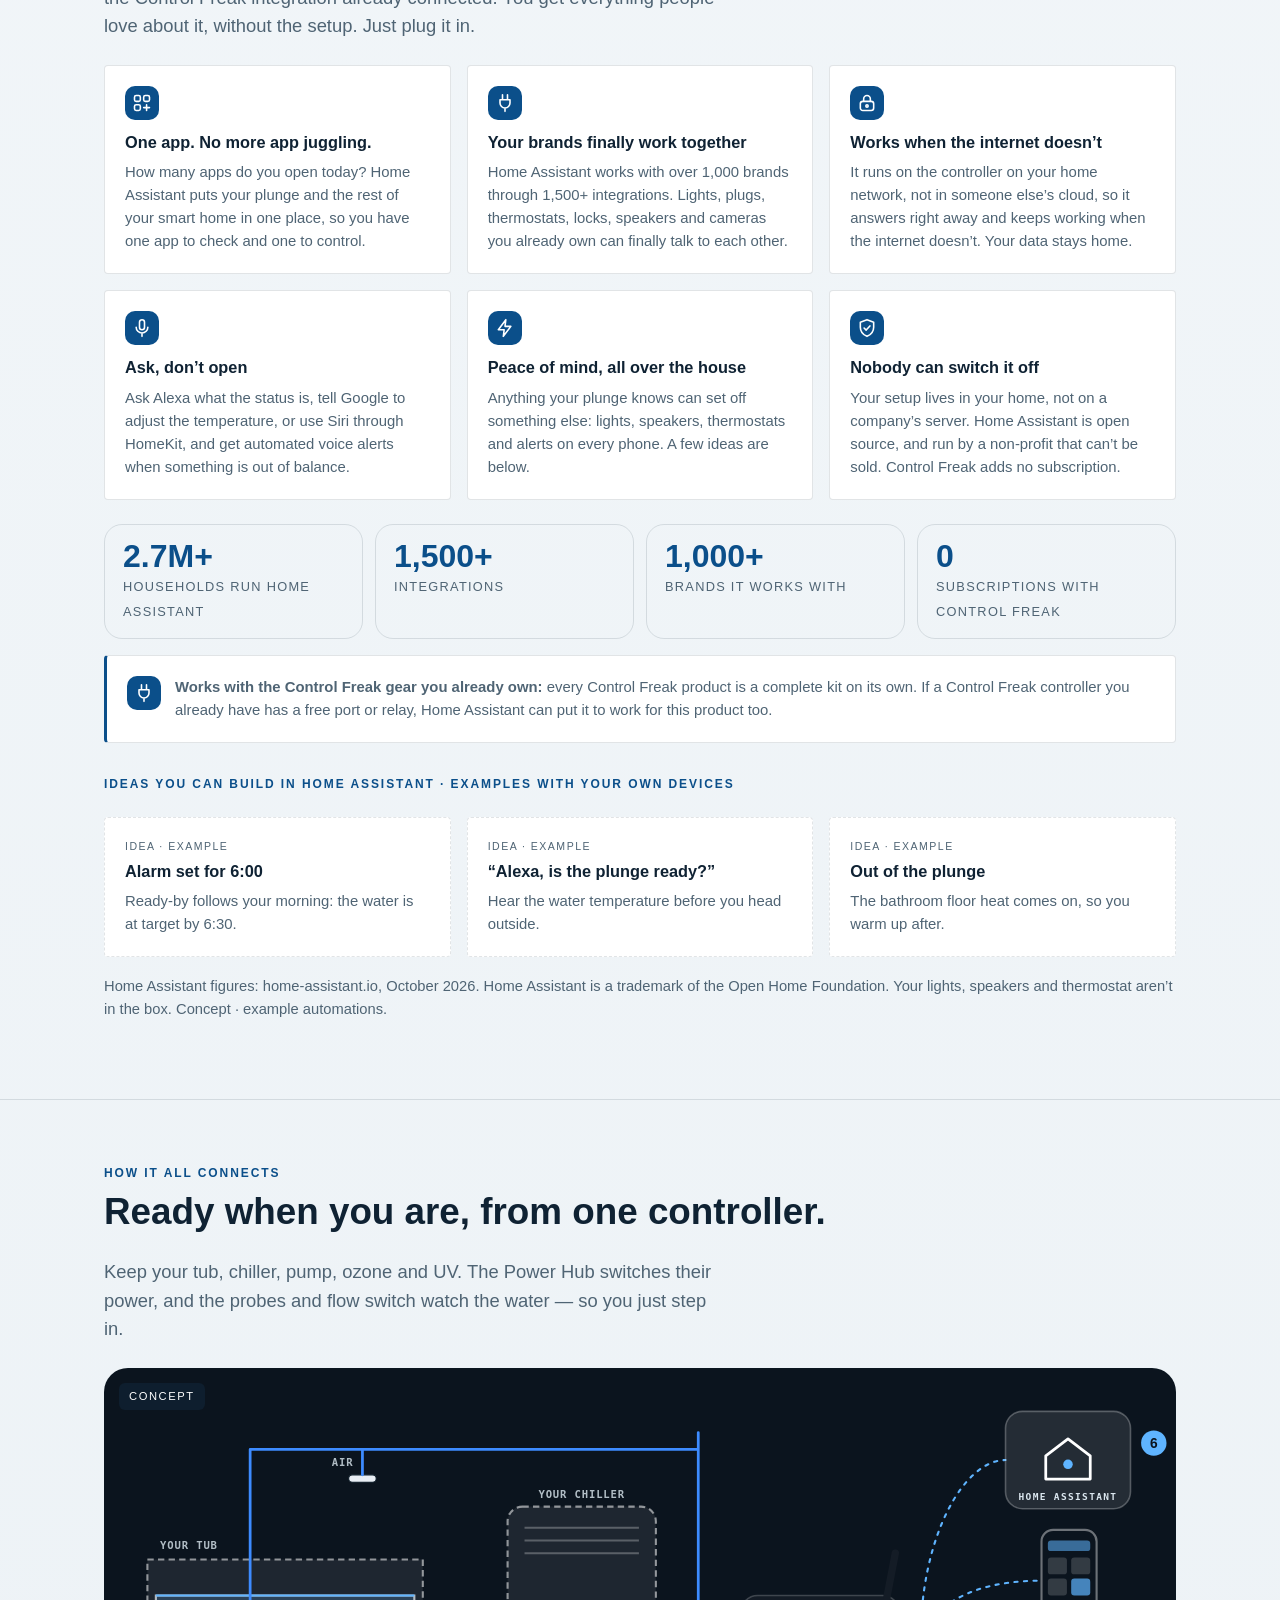
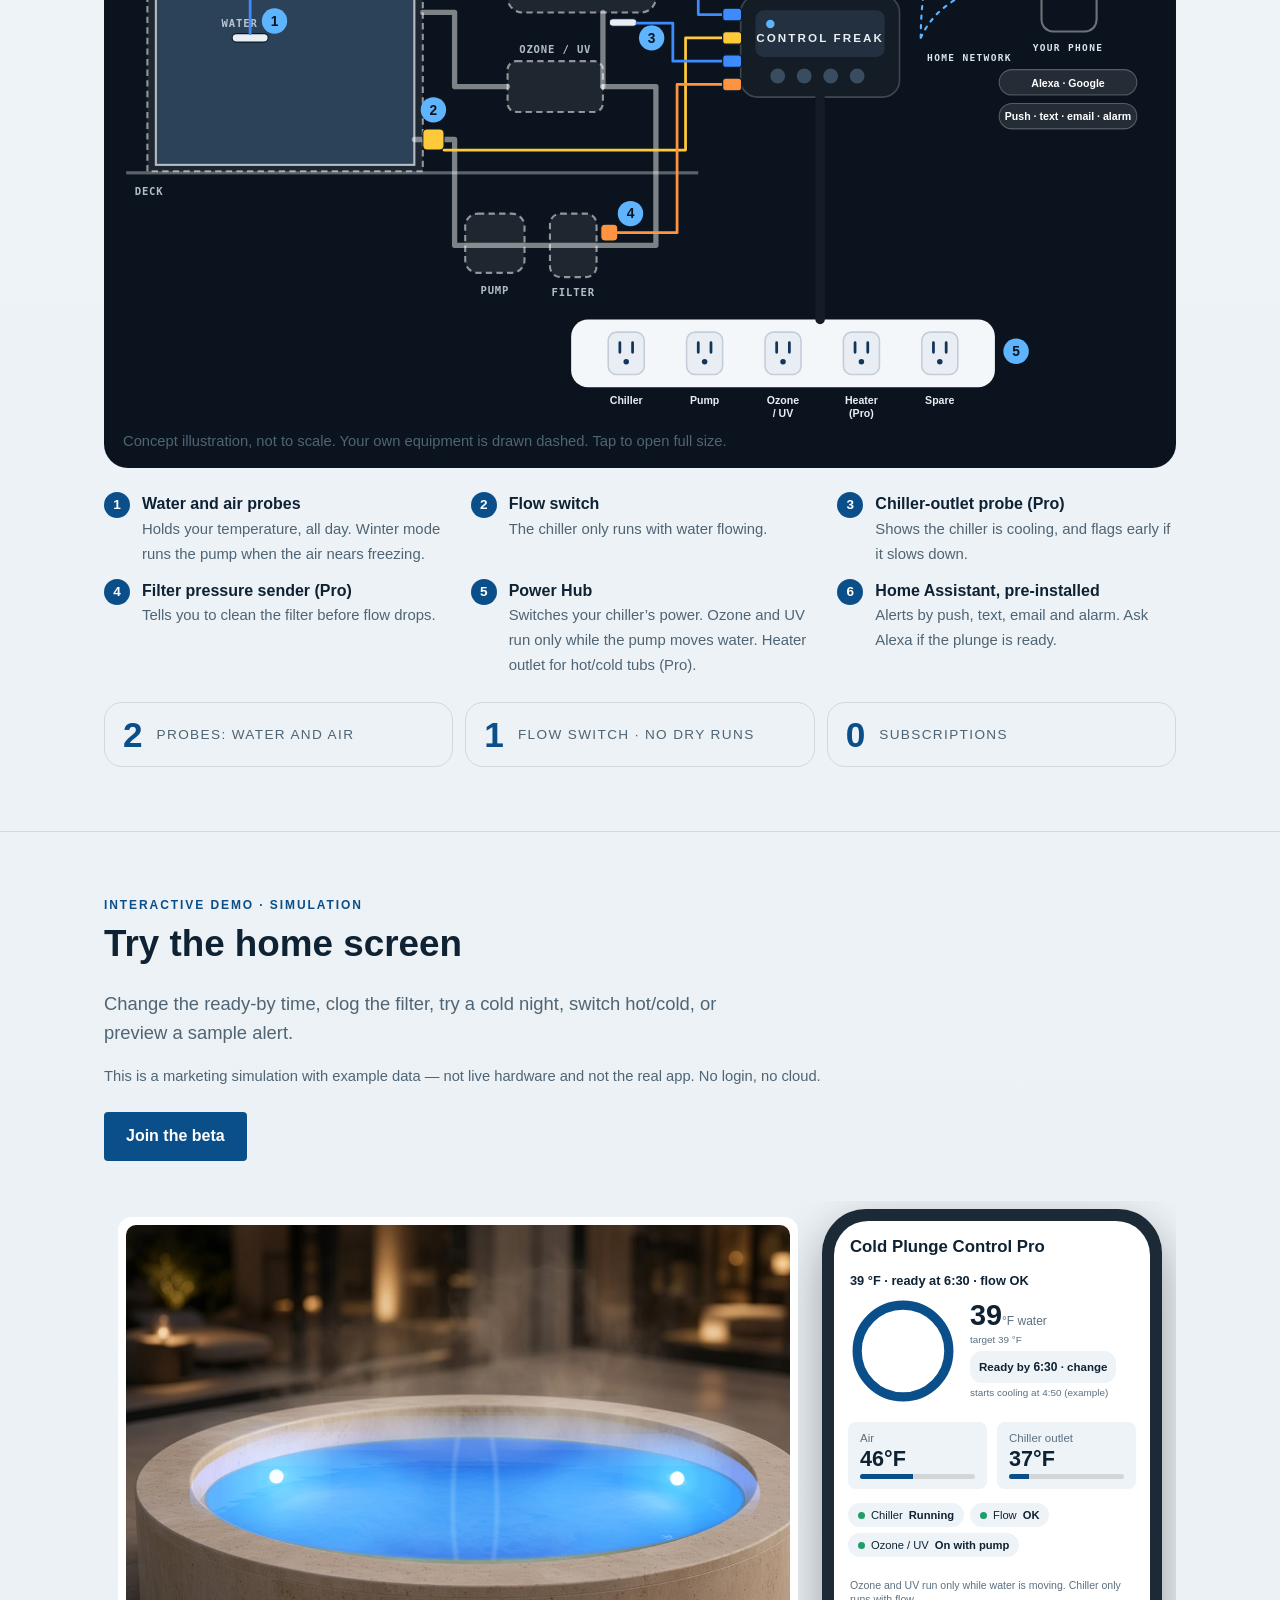
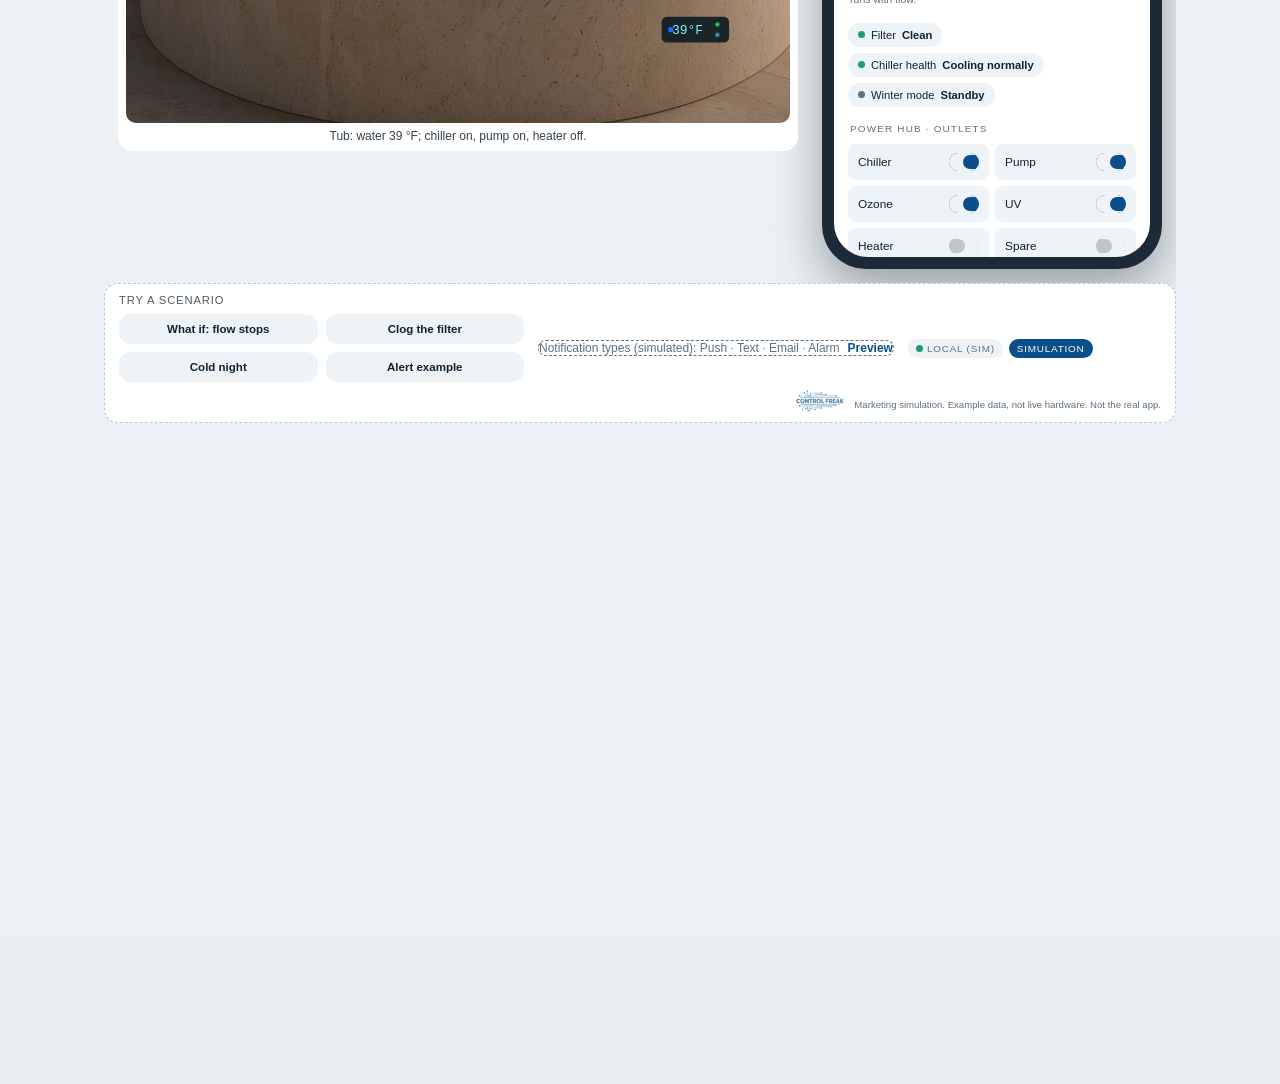
==== commit 9772e839: "Wave 1 sites: add owner line 'Works with the Control Freak gear you already own…' to the Home Assist" ====
--- a/products/C01-cold-plunge/site/index.html
+++ b/products/C01-cold-plunge/site/index.html
@@ -36,6 +36,7 @@
   <p class="lead">Cold Plunge Control Pro comes with Home Assistant already installed and the Control Freak integration already connected. You get everything people love about it, without the setup. Just plug it in.</p>
   <div class="grid angles"><div class="card"><span class="ic"><svg viewBox="0 0 24 24" aria-hidden="true"><rect x="3" y="3" width="7" height="7" rx="2"/><rect x="14" y="3" width="7" height="7" rx="2"/><rect x="3" y="14" width="7" height="7" rx="2"/><path d="M17.5 14v7M14 17.5h7"/></svg></span><h3>One app. No more app juggling.</h3><p>How many apps do you open today? Home Assistant puts your plunge and the rest of your smart home in one place, so you have one app to check and one to control.</p></div><div class="card"><span class="ic"><svg viewBox="0 0 24 24" aria-hidden="true"><path d="M9 2v6M15 2v6M6 8h12v4a6 6 0 0 1-12 0zM12 18v4"/></svg></span><h3>Your brands finally work together</h3><p>Home Assistant works with over 1,000 brands through 1,500+ integrations. Lights, plugs, thermostats, locks, speakers and cameras you already own can finally talk to each other.</p></div><div class="card"><span class="ic"><svg viewBox="0 0 24 24" aria-hidden="true"><rect x="4" y="10" width="16" height="11" rx="3"/><path d="M8 10V7a4 4 0 0 1 8 0v3"/><circle cx="12" cy="15.5" r="1.4"/></svg></span><h3>Works when the internet doesn’t</h3><p>It runs on the controller on your home network, not in someone else’s cloud, so it answers right away and keeps working when the internet doesn’t. Your data stays home.</p></div><div class="card"><span class="ic"><svg viewBox="0 0 24 24" aria-hidden="true"><rect x="9" y="2" width="6" height="12" rx="3"/><path d="M5 11a7 7 0 0 0 14 0M12 18v4"/></svg></span><h3>Ask, don’t open</h3><p>Ask Alexa what the status is, tell Google to adjust the temperature, or use Siri through HomeKit, and get automated voice alerts when something is out of balance.</p></div><div class="card"><span class="ic"><svg viewBox="0 0 24 24" aria-hidden="true"><path d="M13 2 4 14h7l-1 8 9-12h-7z"/></svg></span><h3>Peace of mind, all over the house</h3><p>Anything your plunge knows can set off something else: lights, speakers, thermostats and alerts on every phone. A few ideas are below.</p></div><div class="card"><span class="ic"><svg viewBox="0 0 24 24" aria-hidden="true"><path d="M12 2 4 5v6c0 5 3.5 9 8 11 4.5-2 8-6 8-11V5z"/><path d="m8.5 12 2.5 2.5 4.5-5"/></svg></span><h3>Nobody can switch it off</h3><p>Your setup lives in your home, not on a company’s server. Home Assistant is open source, and run by a non-profit that can’t be sold. Control Freak adds no subscription.</p></div></div>
   <div class="hastats"><div><b>2.7M+</b><span>households run Home Assistant</span></div><div><b>1,500+</b><span>integrations</span></div><div><b>1,000+</b><span>brands it works with</span></div><div><b>0</b><span>subscriptions with Control Freak</span></div></div>
+  <div class="card gear"><span class="ic"><svg viewBox="0 0 24 24" aria-hidden="true"><path d="M9 2v6M15 2v6M6 8h12v4a6 6 0 0 1-12 0zM12 18v4"/></svg></span><p><b>Works with the Control Freak gear you already own:</b> every Control Freak product is a complete kit on its own. If a Control Freak controller you already have has a free port or relay, Home Assistant can put it to work for this product too.</p></div>
   <h3 class="ideas">Ideas you can build in Home Assistant · examples with your own devices</h3>
   <div class="grid angles"><div class="card idea"><small>Idea · example</small><h3>Alarm set for 6:00</h3><p>Ready-by follows your morning: the water is at target by 6:30.</p></div><div class="card idea"><small>Idea · example</small><h3>“Alexa, is the plunge ready?”</h3><p>Hear the water temperature before you head outside.</p></div><div class="card idea"><small>Idea · example</small><h3>Out of the plunge</h3><p>The bathroom floor heat comes on, so you warm up after.</p></div></div>
   <p class="small" style="margin-top:18px">Home Assistant figures: home-assistant.io, October 2026. Home Assistant is a trademark of the Open Home Foundation. Your lights, speakers and thermostat aren’t in the box. Concept · example automations.</p>
--- a/products/C01-cold-plunge/site/styles.css
+++ b/products/C01-cold-plunge/site/styles.css
@@ -61,4 +61,6 @@
 .whyha .hastats span{color:var(--muted);font-size:.8rem;text-transform:uppercase;letter-spacing:.1em}
 .whyha h3.ideas{margin:32px 0 0;font-size:.75rem;text-transform:uppercase;letter-spacing:.16em;color:var(--accent,var(--teal))}
 .whyha .idea{border-style:dashed}
+.whyha .gear{display:flex;gap:14px;align-items:flex-start;margin-top:16px;border-left:3px solid var(--accent,var(--teal))}
+.whyha .gear .ic{flex:none;margin:0}.whyha .gear p{margin:0}
 .whyha .idea small{display:block;font-size:.66rem;letter-spacing:.14em;text-transform:uppercase;color:var(--muted);margin-bottom:4px}
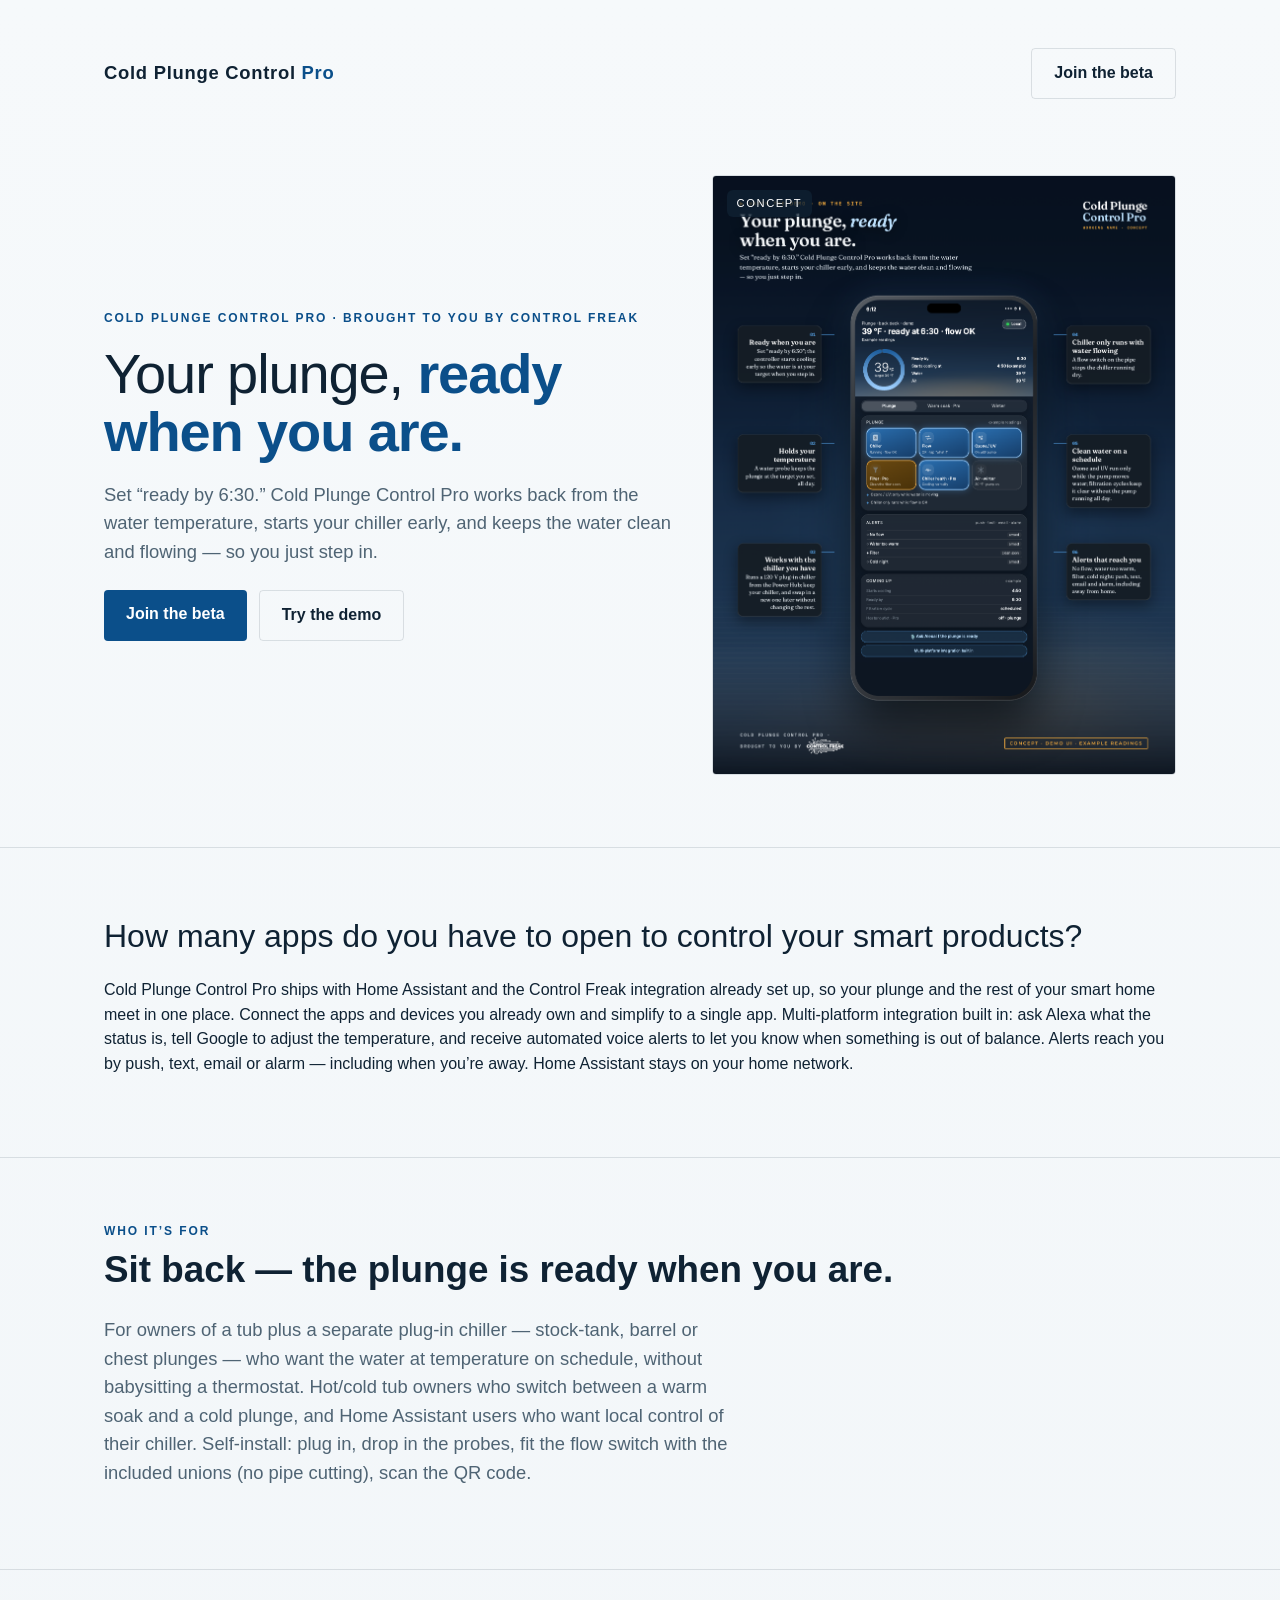
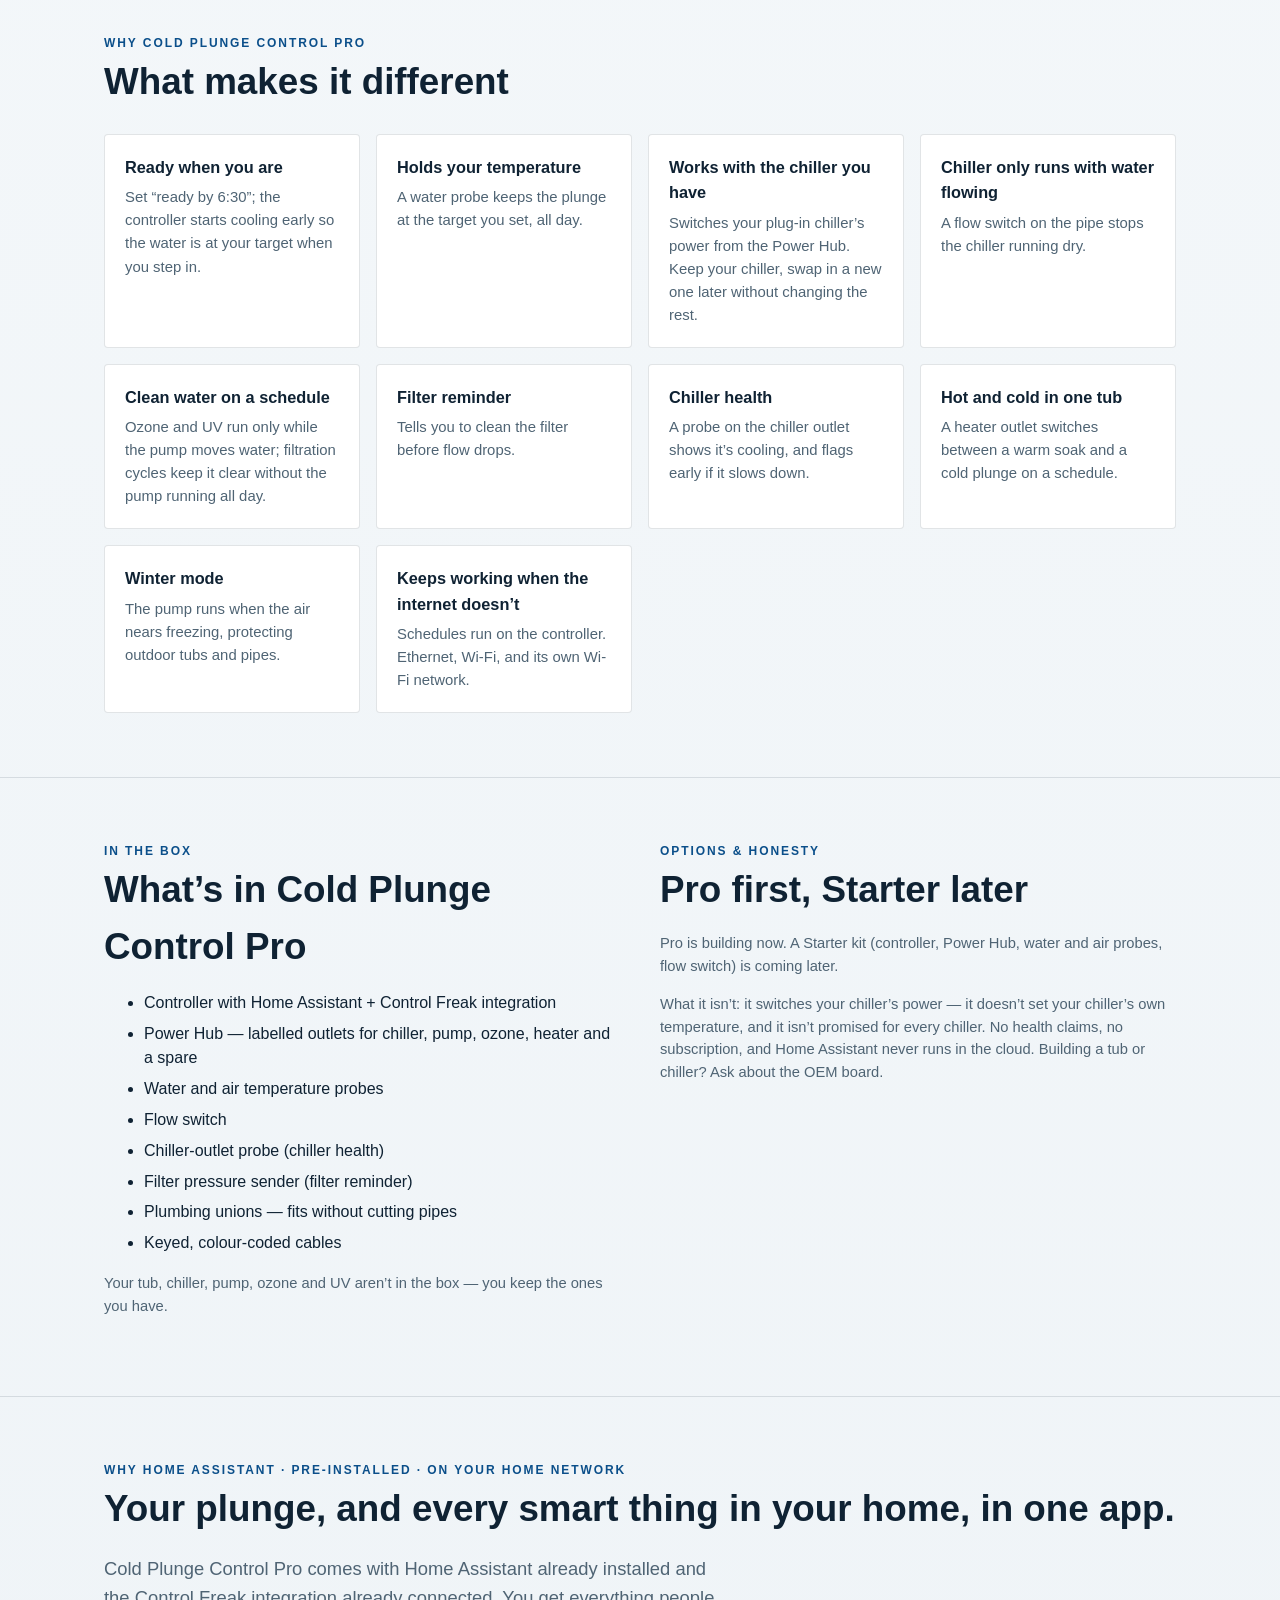
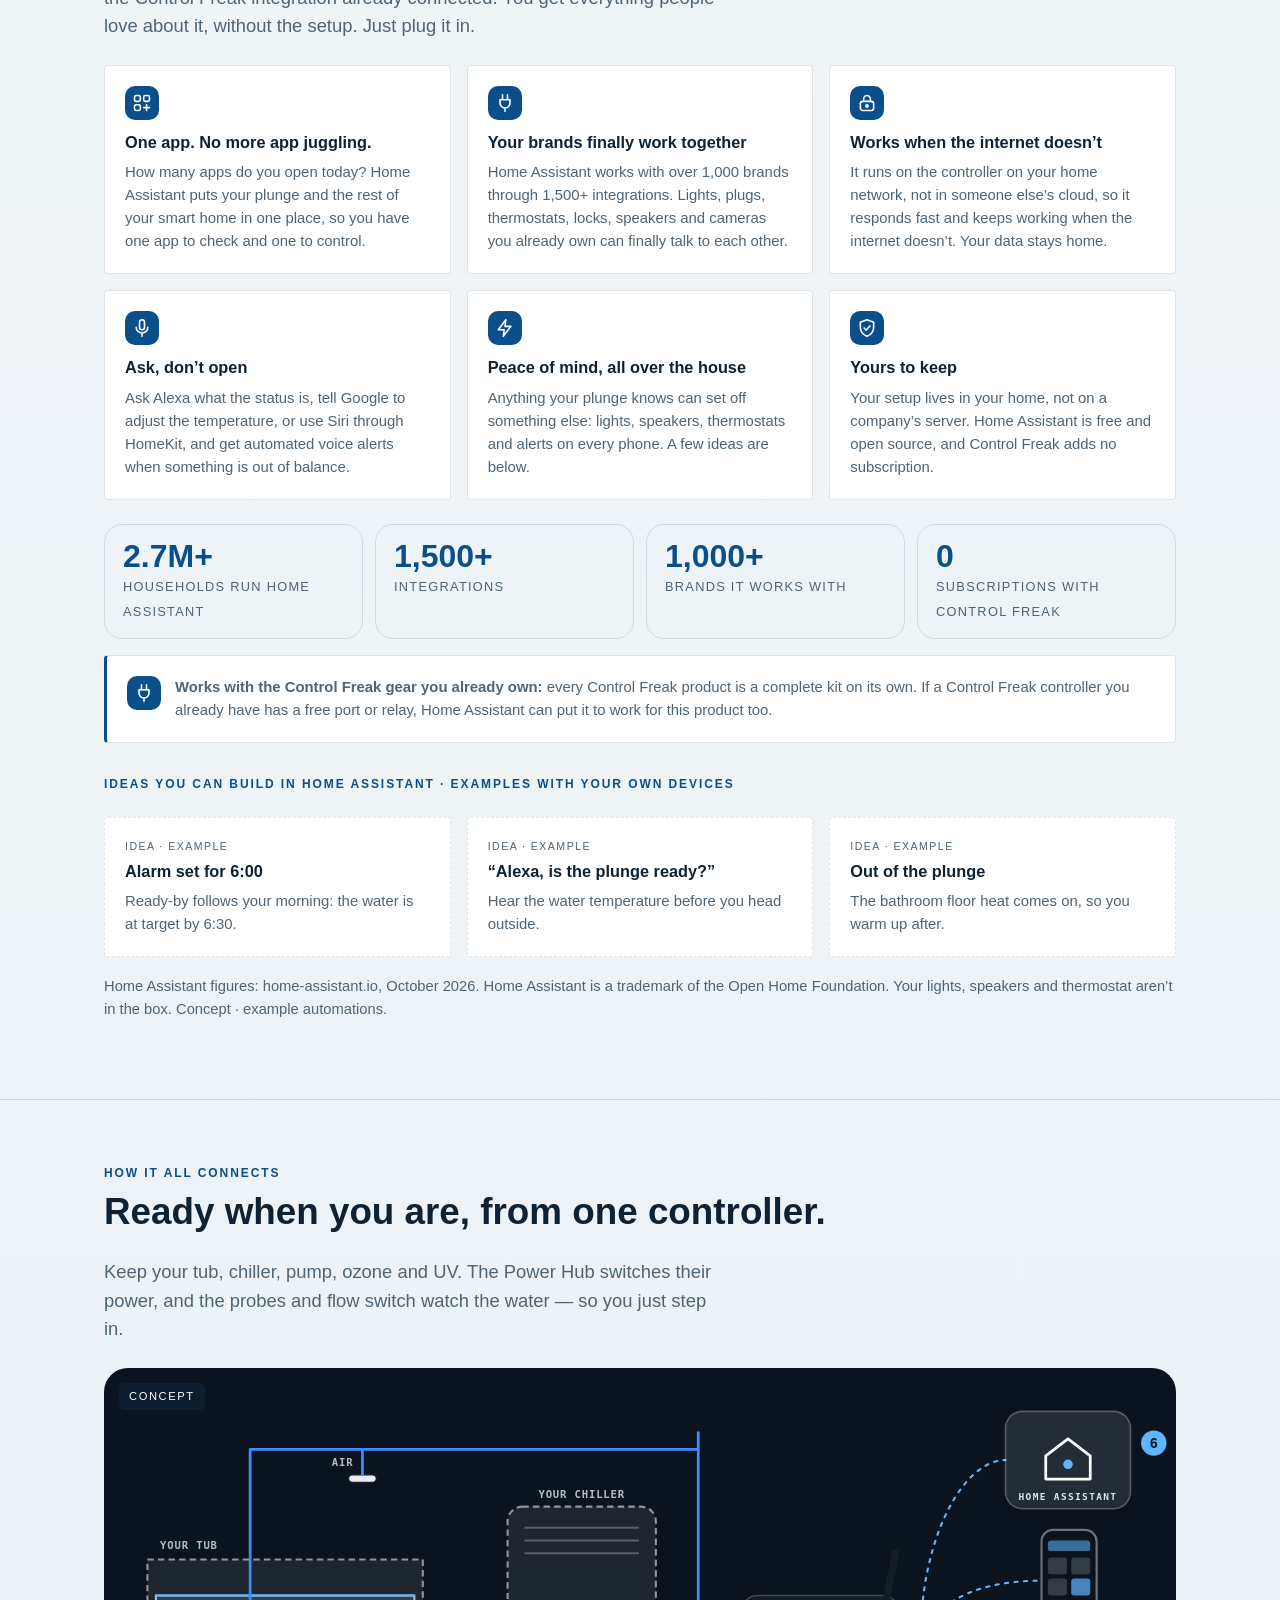
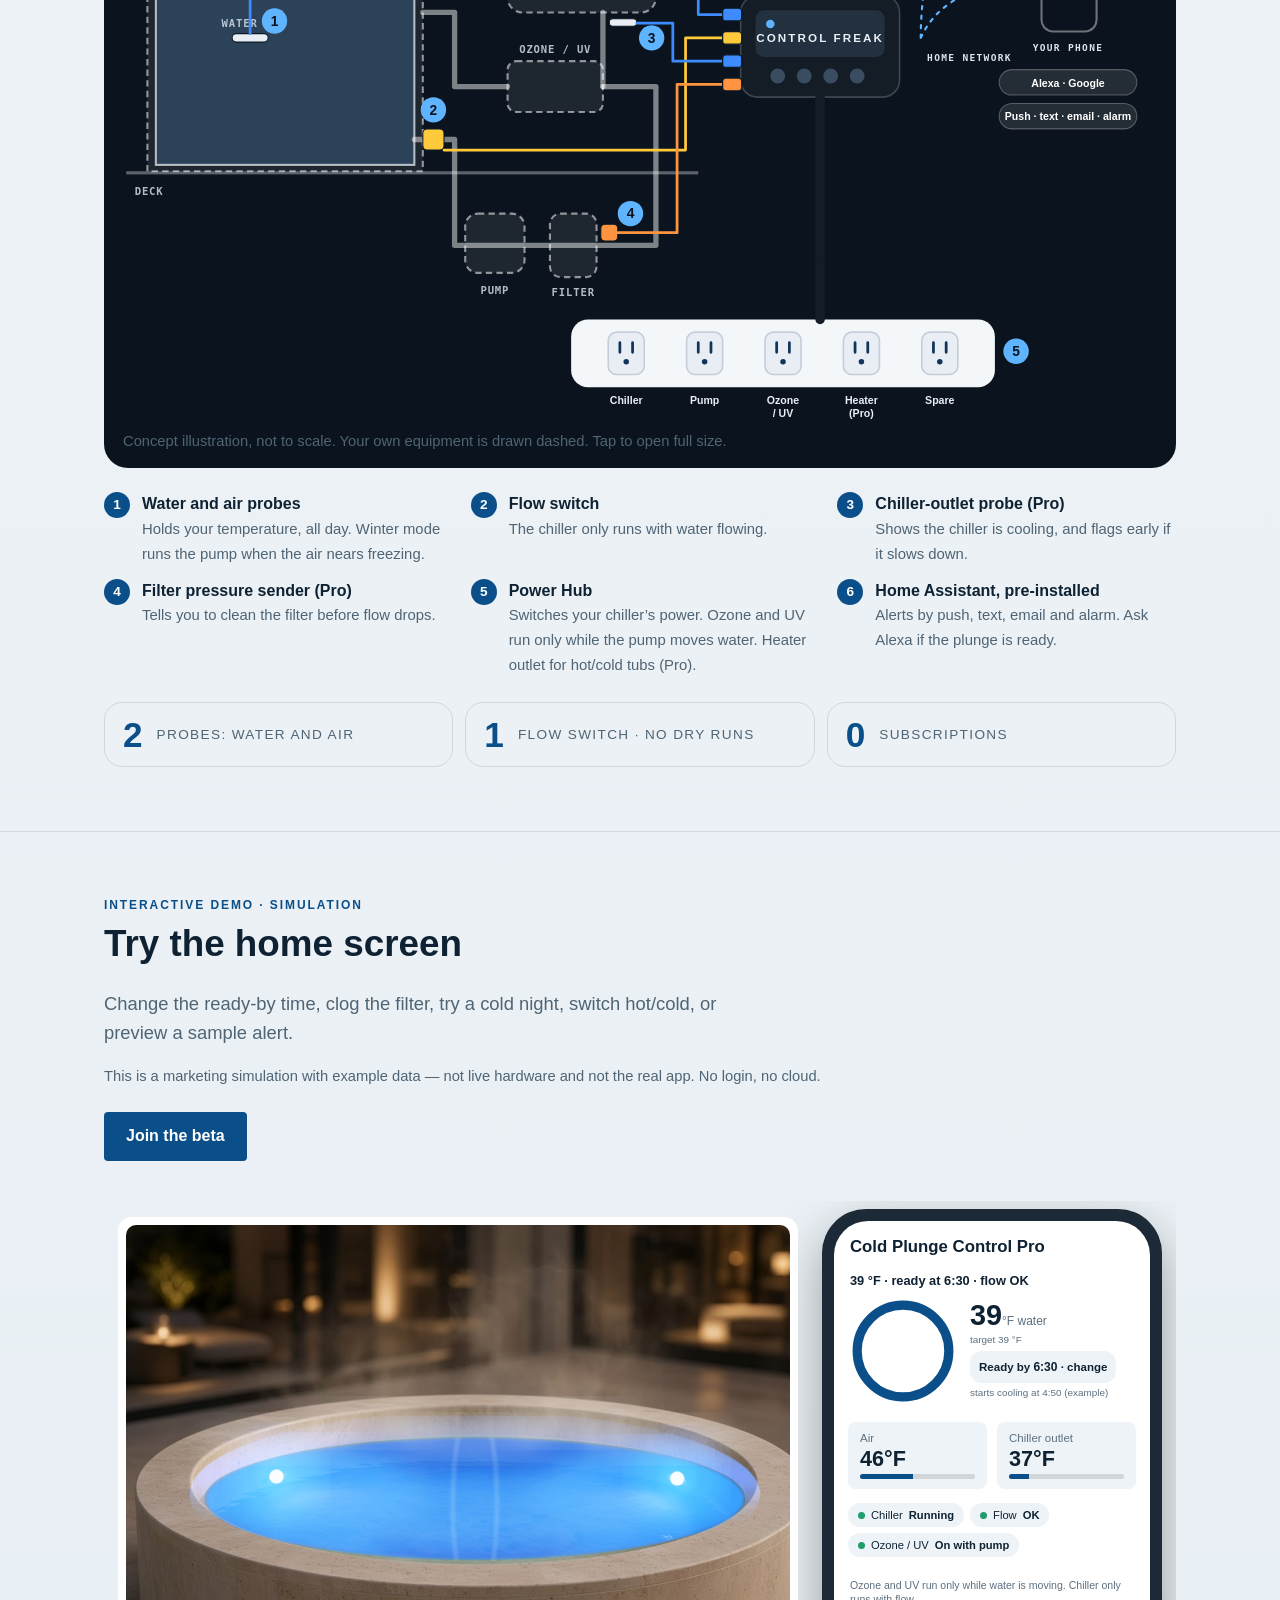
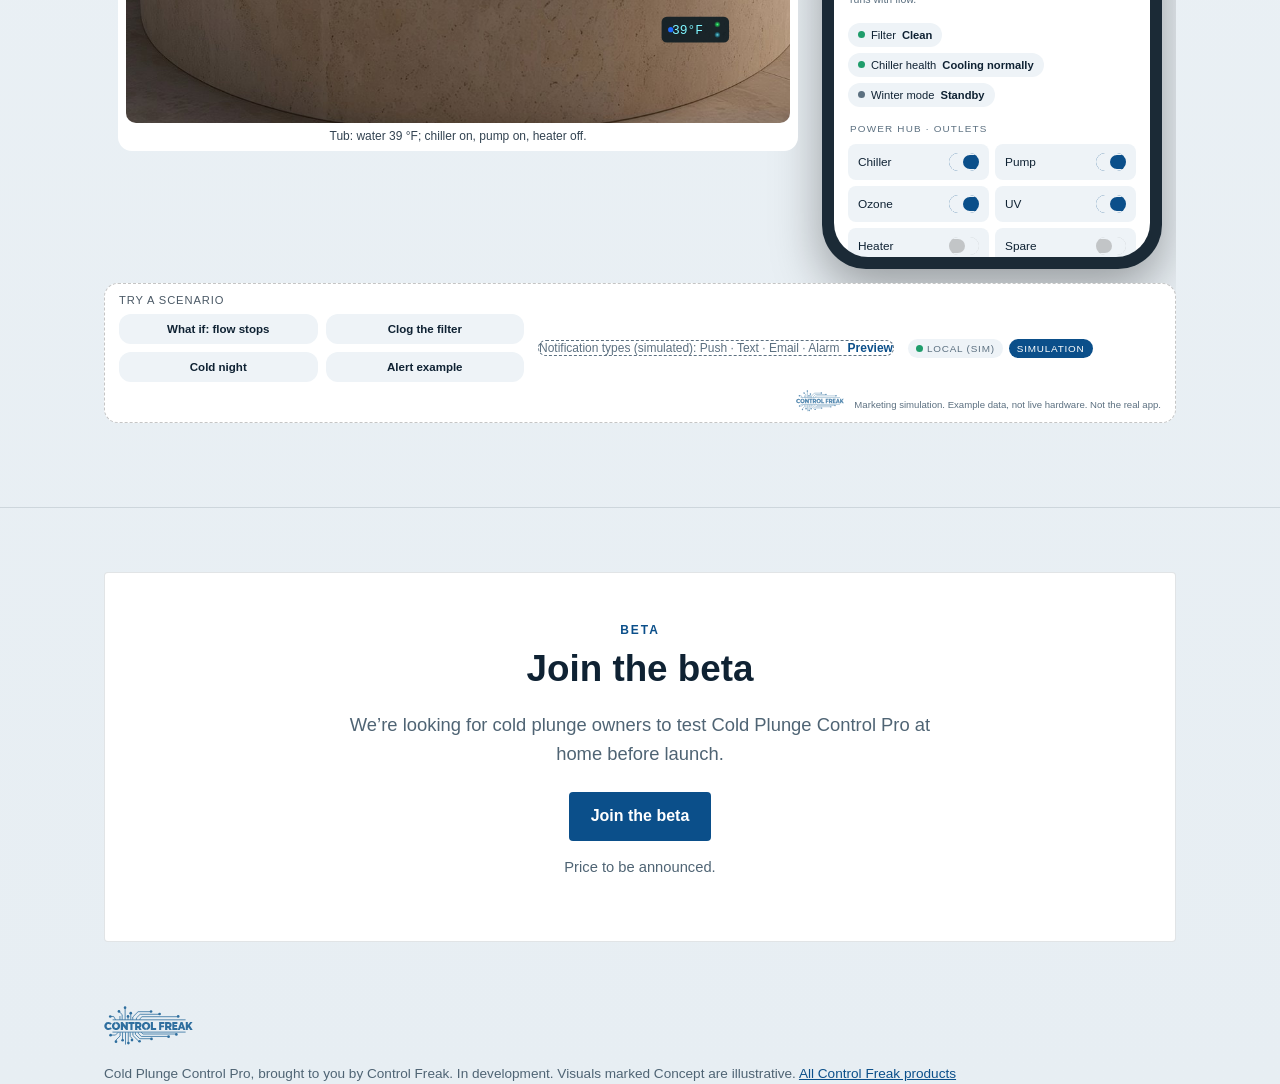
==== commit 7d3c3f54: "Why Home Assistant section: apply 7e2ec9e copy ('Yours to keep', 'responds fast') Co-Authored-By: Cl" ====
--- a/products/C01-cold-plunge/site/index.html
+++ b/products/C01-cold-plunge/site/index.html
@@ -34,7 +34,7 @@
 <section id="home-assistant"><div class="wrap whyha">
   <div class="eyebrow">Why Home Assistant · pre-installed · on your home network</div><h2>Your plunge, and every smart thing in your home, in one app.</h2>
   <p class="lead">Cold Plunge Control Pro comes with Home Assistant already installed and the Control Freak integration already connected. You get everything people love about it, without the setup. Just plug it in.</p>
-  <div class="grid angles"><div class="card"><span class="ic"><svg viewBox="0 0 24 24" aria-hidden="true"><rect x="3" y="3" width="7" height="7" rx="2"/><rect x="14" y="3" width="7" height="7" rx="2"/><rect x="3" y="14" width="7" height="7" rx="2"/><path d="M17.5 14v7M14 17.5h7"/></svg></span><h3>One app. No more app juggling.</h3><p>How many apps do you open today? Home Assistant puts your plunge and the rest of your smart home in one place, so you have one app to check and one to control.</p></div><div class="card"><span class="ic"><svg viewBox="0 0 24 24" aria-hidden="true"><path d="M9 2v6M15 2v6M6 8h12v4a6 6 0 0 1-12 0zM12 18v4"/></svg></span><h3>Your brands finally work together</h3><p>Home Assistant works with over 1,000 brands through 1,500+ integrations. Lights, plugs, thermostats, locks, speakers and cameras you already own can finally talk to each other.</p></div><div class="card"><span class="ic"><svg viewBox="0 0 24 24" aria-hidden="true"><rect x="4" y="10" width="16" height="11" rx="3"/><path d="M8 10V7a4 4 0 0 1 8 0v3"/><circle cx="12" cy="15.5" r="1.4"/></svg></span><h3>Works when the internet doesn’t</h3><p>It runs on the controller on your home network, not in someone else’s cloud, so it answers right away and keeps working when the internet doesn’t. Your data stays home.</p></div><div class="card"><span class="ic"><svg viewBox="0 0 24 24" aria-hidden="true"><rect x="9" y="2" width="6" height="12" rx="3"/><path d="M5 11a7 7 0 0 0 14 0M12 18v4"/></svg></span><h3>Ask, don’t open</h3><p>Ask Alexa what the status is, tell Google to adjust the temperature, or use Siri through HomeKit, and get automated voice alerts when something is out of balance.</p></div><div class="card"><span class="ic"><svg viewBox="0 0 24 24" aria-hidden="true"><path d="M13 2 4 14h7l-1 8 9-12h-7z"/></svg></span><h3>Peace of mind, all over the house</h3><p>Anything your plunge knows can set off something else: lights, speakers, thermostats and alerts on every phone. A few ideas are below.</p></div><div class="card"><span class="ic"><svg viewBox="0 0 24 24" aria-hidden="true"><path d="M12 2 4 5v6c0 5 3.5 9 8 11 4.5-2 8-6 8-11V5z"/><path d="m8.5 12 2.5 2.5 4.5-5"/></svg></span><h3>Nobody can switch it off</h3><p>Your setup lives in your home, not on a company’s server. Home Assistant is open source, and run by a non-profit that can’t be sold. Control Freak adds no subscription.</p></div></div>
+  <div class="grid angles"><div class="card"><span class="ic"><svg viewBox="0 0 24 24" aria-hidden="true"><rect x="3" y="3" width="7" height="7" rx="2"/><rect x="14" y="3" width="7" height="7" rx="2"/><rect x="3" y="14" width="7" height="7" rx="2"/><path d="M17.5 14v7M14 17.5h7"/></svg></span><h3>One app. No more app juggling.</h3><p>How many apps do you open today? Home Assistant puts your plunge and the rest of your smart home in one place, so you have one app to check and one to control.</p></div><div class="card"><span class="ic"><svg viewBox="0 0 24 24" aria-hidden="true"><path d="M9 2v6M15 2v6M6 8h12v4a6 6 0 0 1-12 0zM12 18v4"/></svg></span><h3>Your brands finally work together</h3><p>Home Assistant works with over 1,000 brands through 1,500+ integrations. Lights, plugs, thermostats, locks, speakers and cameras you already own can finally talk to each other.</p></div><div class="card"><span class="ic"><svg viewBox="0 0 24 24" aria-hidden="true"><rect x="4" y="10" width="16" height="11" rx="3"/><path d="M8 10V7a4 4 0 0 1 8 0v3"/><circle cx="12" cy="15.5" r="1.4"/></svg></span><h3>Works when the internet doesn’t</h3><p>It runs on the controller on your home network, not in someone else’s cloud, so it responds fast and keeps working when the internet doesn’t. Your data stays home.</p></div><div class="card"><span class="ic"><svg viewBox="0 0 24 24" aria-hidden="true"><rect x="9" y="2" width="6" height="12" rx="3"/><path d="M5 11a7 7 0 0 0 14 0M12 18v4"/></svg></span><h3>Ask, don’t open</h3><p>Ask Alexa what the status is, tell Google to adjust the temperature, or use Siri through HomeKit, and get automated voice alerts when something is out of balance.</p></div><div class="card"><span class="ic"><svg viewBox="0 0 24 24" aria-hidden="true"><path d="M13 2 4 14h7l-1 8 9-12h-7z"/></svg></span><h3>Peace of mind, all over the house</h3><p>Anything your plunge knows can set off something else: lights, speakers, thermostats and alerts on every phone. A few ideas are below.</p></div><div class="card"><span class="ic"><svg viewBox="0 0 24 24" aria-hidden="true"><path d="M12 2 4 5v6c0 5 3.5 9 8 11 4.5-2 8-6 8-11V5z"/><path d="m8.5 12 2.5 2.5 4.5-5"/></svg></span><h3>Yours to keep</h3><p>Your setup lives in your home, not on a company’s server. Home Assistant is free and open source, and Control Freak adds no subscription.</p></div></div>
   <div class="hastats"><div><b>2.7M+</b><span>households run Home Assistant</span></div><div><b>1,500+</b><span>integrations</span></div><div><b>1,000+</b><span>brands it works with</span></div><div><b>0</b><span>subscriptions with Control Freak</span></div></div>
   <div class="card gear"><span class="ic"><svg viewBox="0 0 24 24" aria-hidden="true"><path d="M9 2v6M15 2v6M6 8h12v4a6 6 0 0 1-12 0zM12 18v4"/></svg></span><p><b>Works with the Control Freak gear you already own:</b> every Control Freak product is a complete kit on its own. If a Control Freak controller you already have has a free port or relay, Home Assistant can put it to work for this product too.</p></div>
   <h3 class="ideas">Ideas you can build in Home Assistant · examples with your own devices</h3>
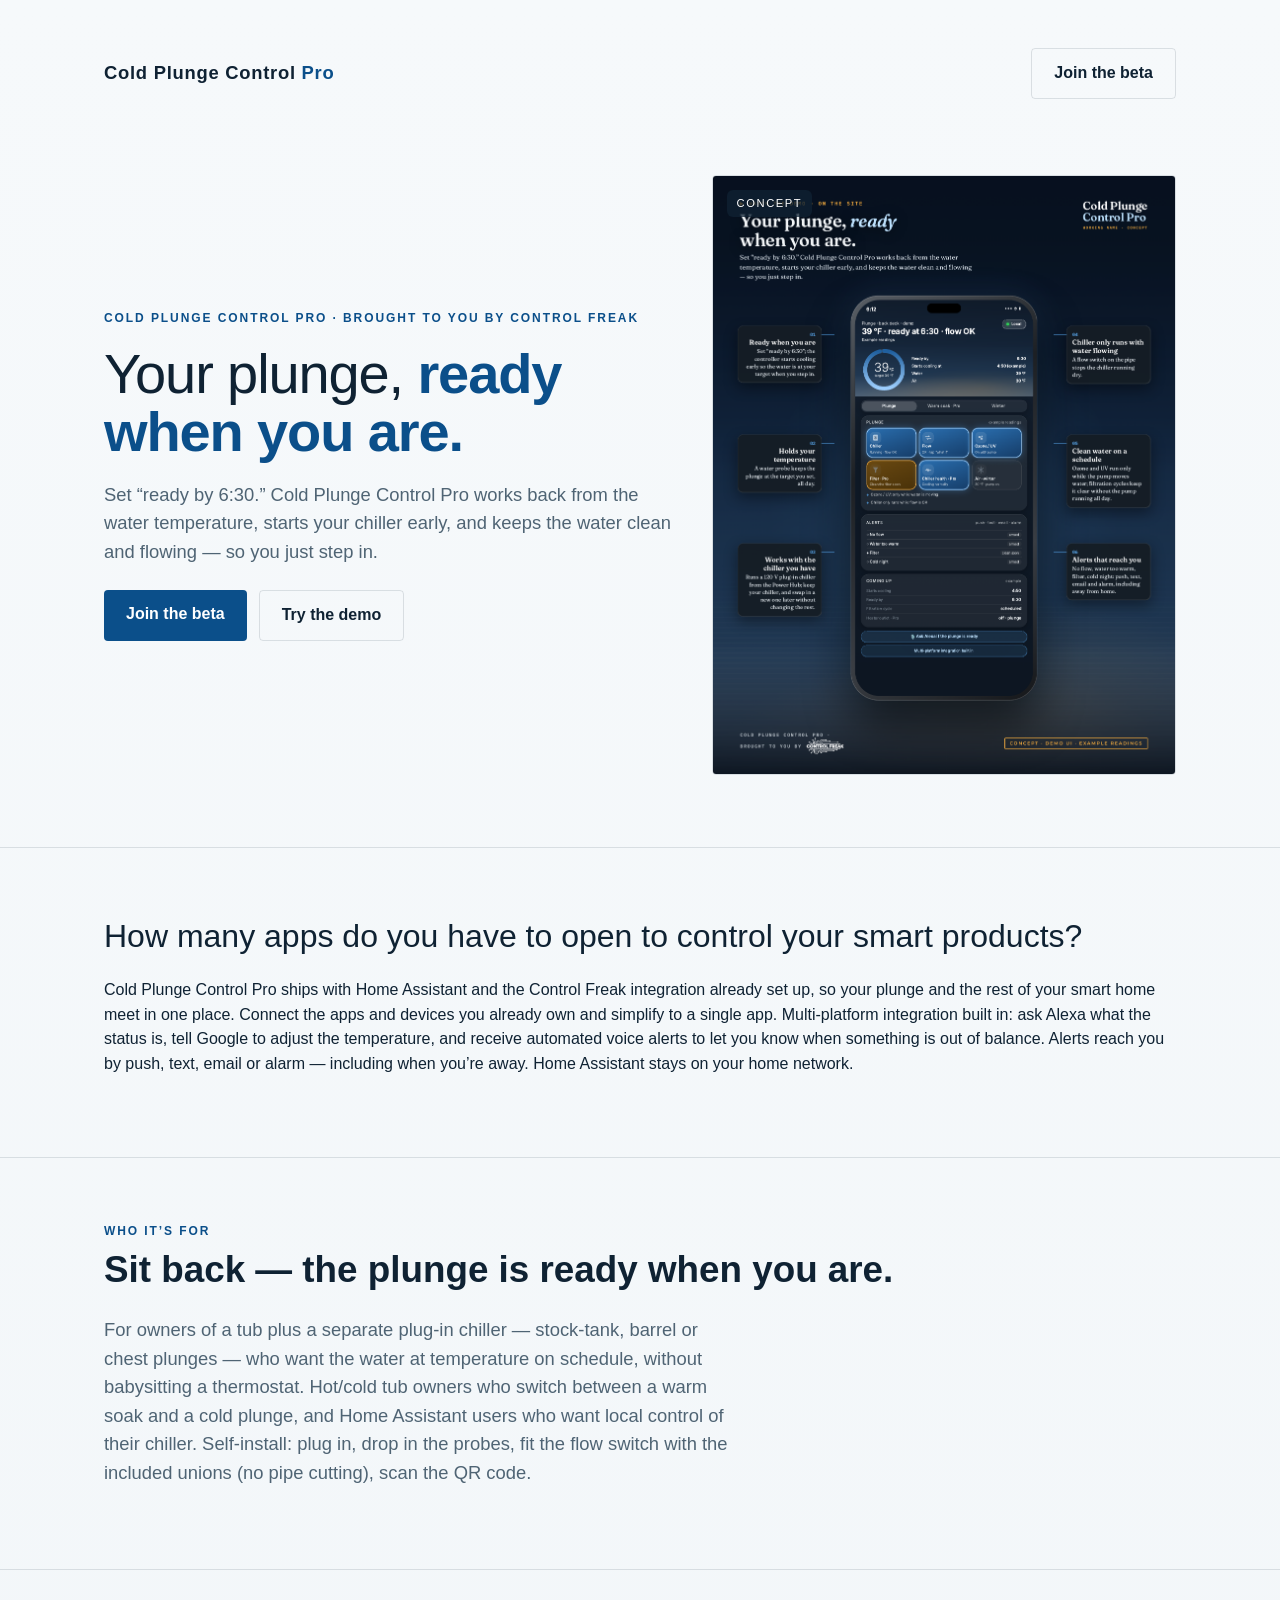
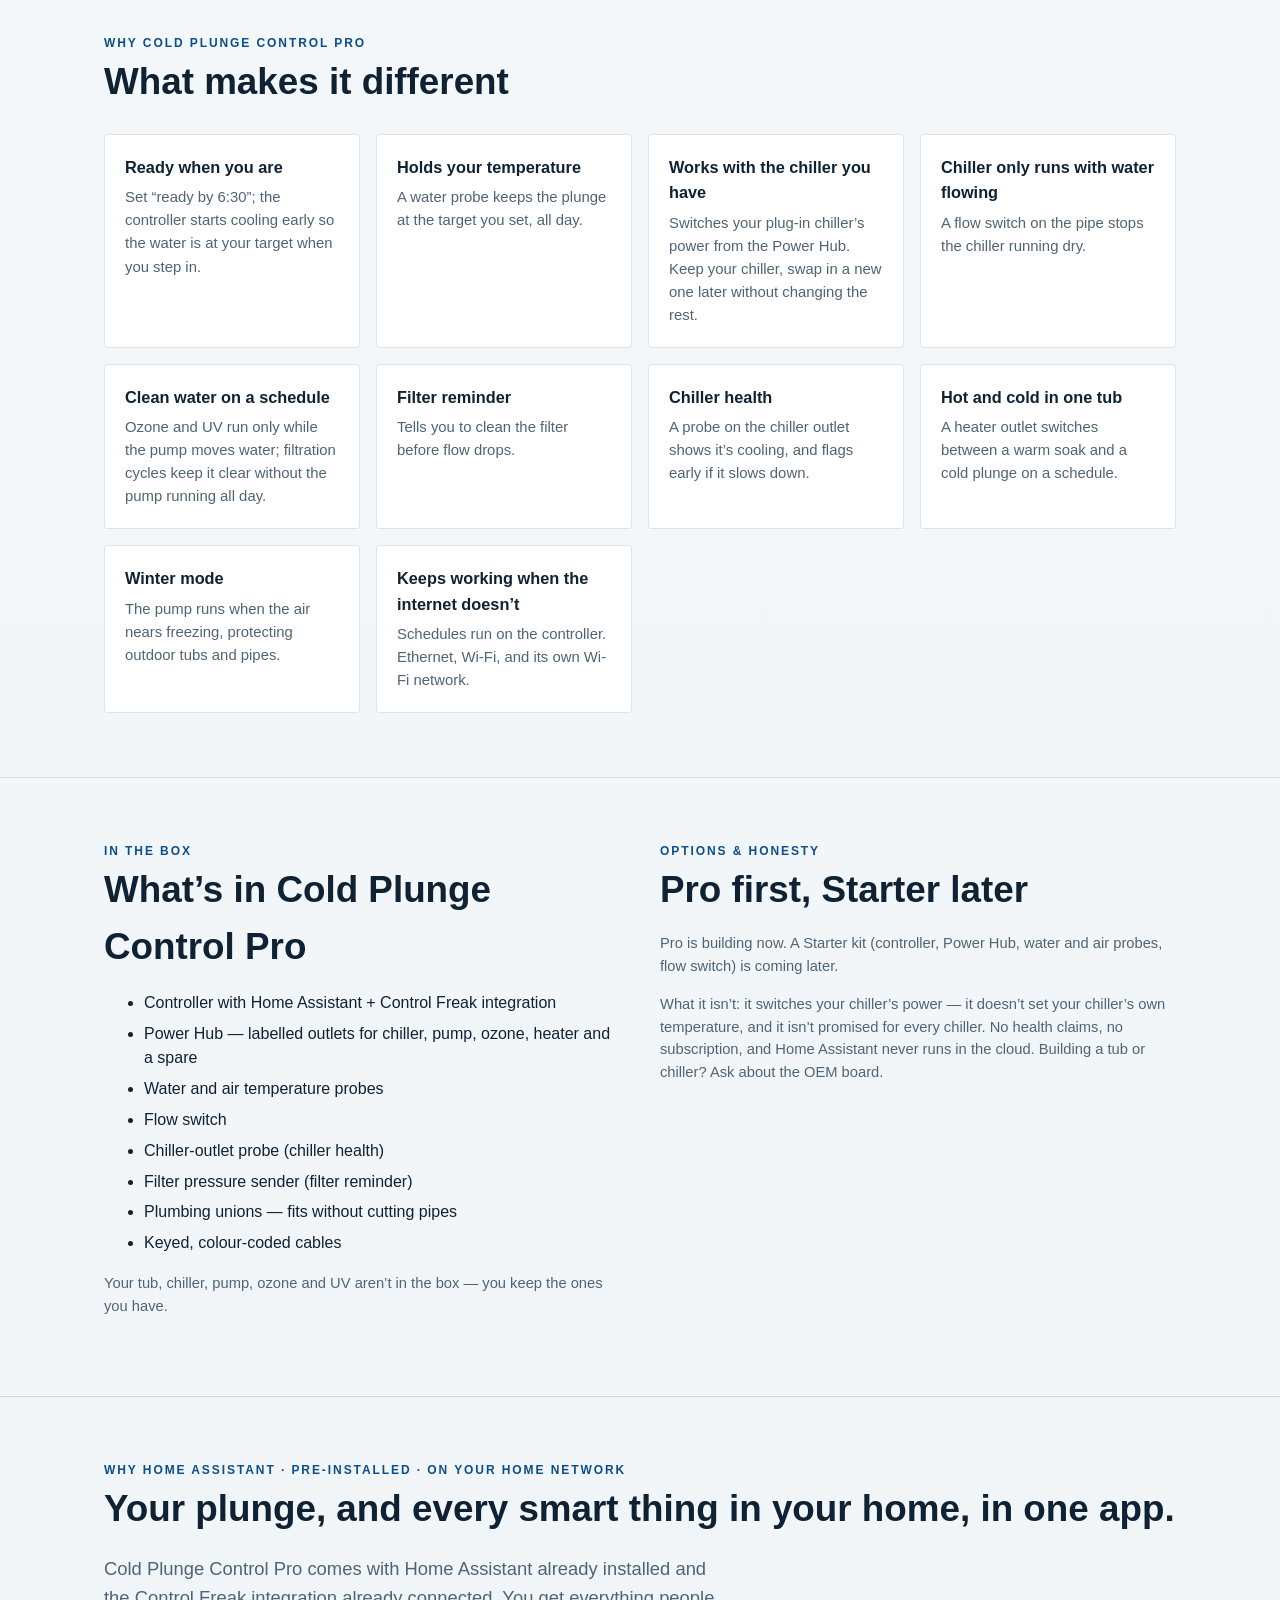
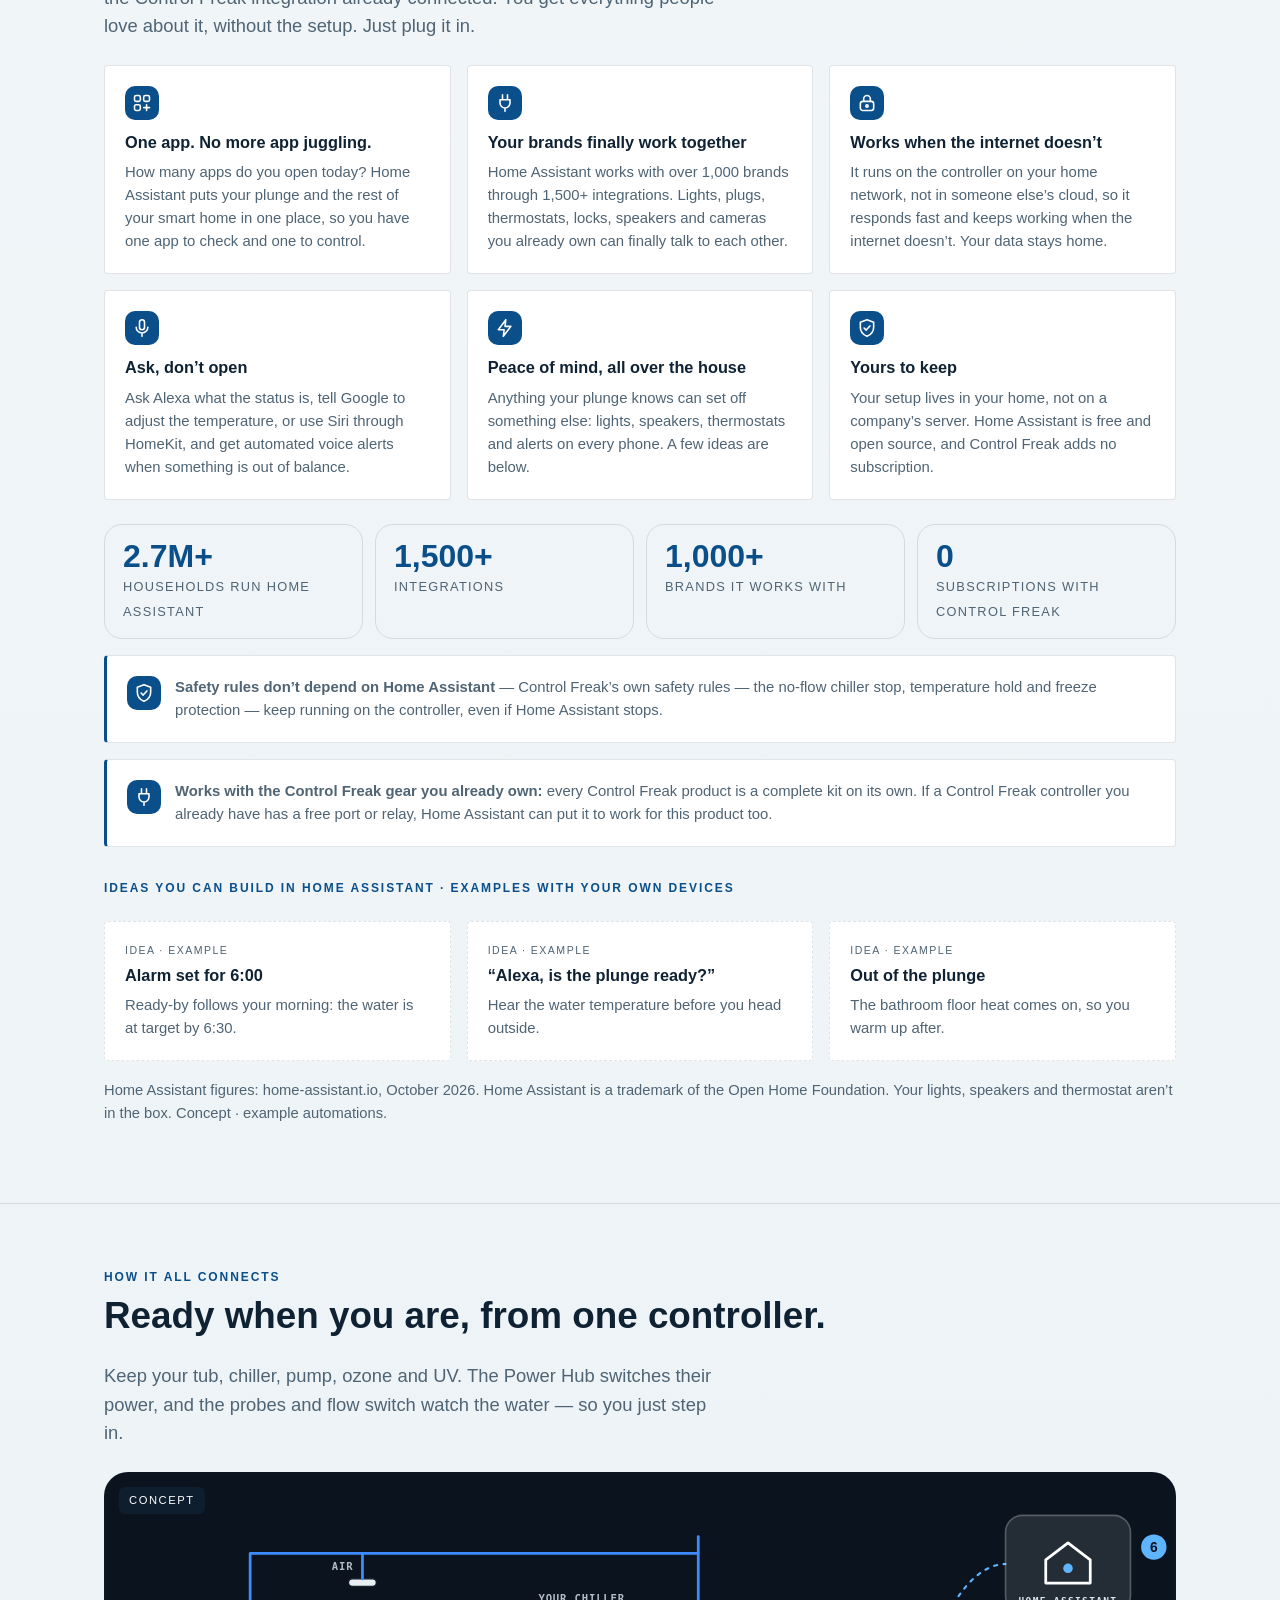
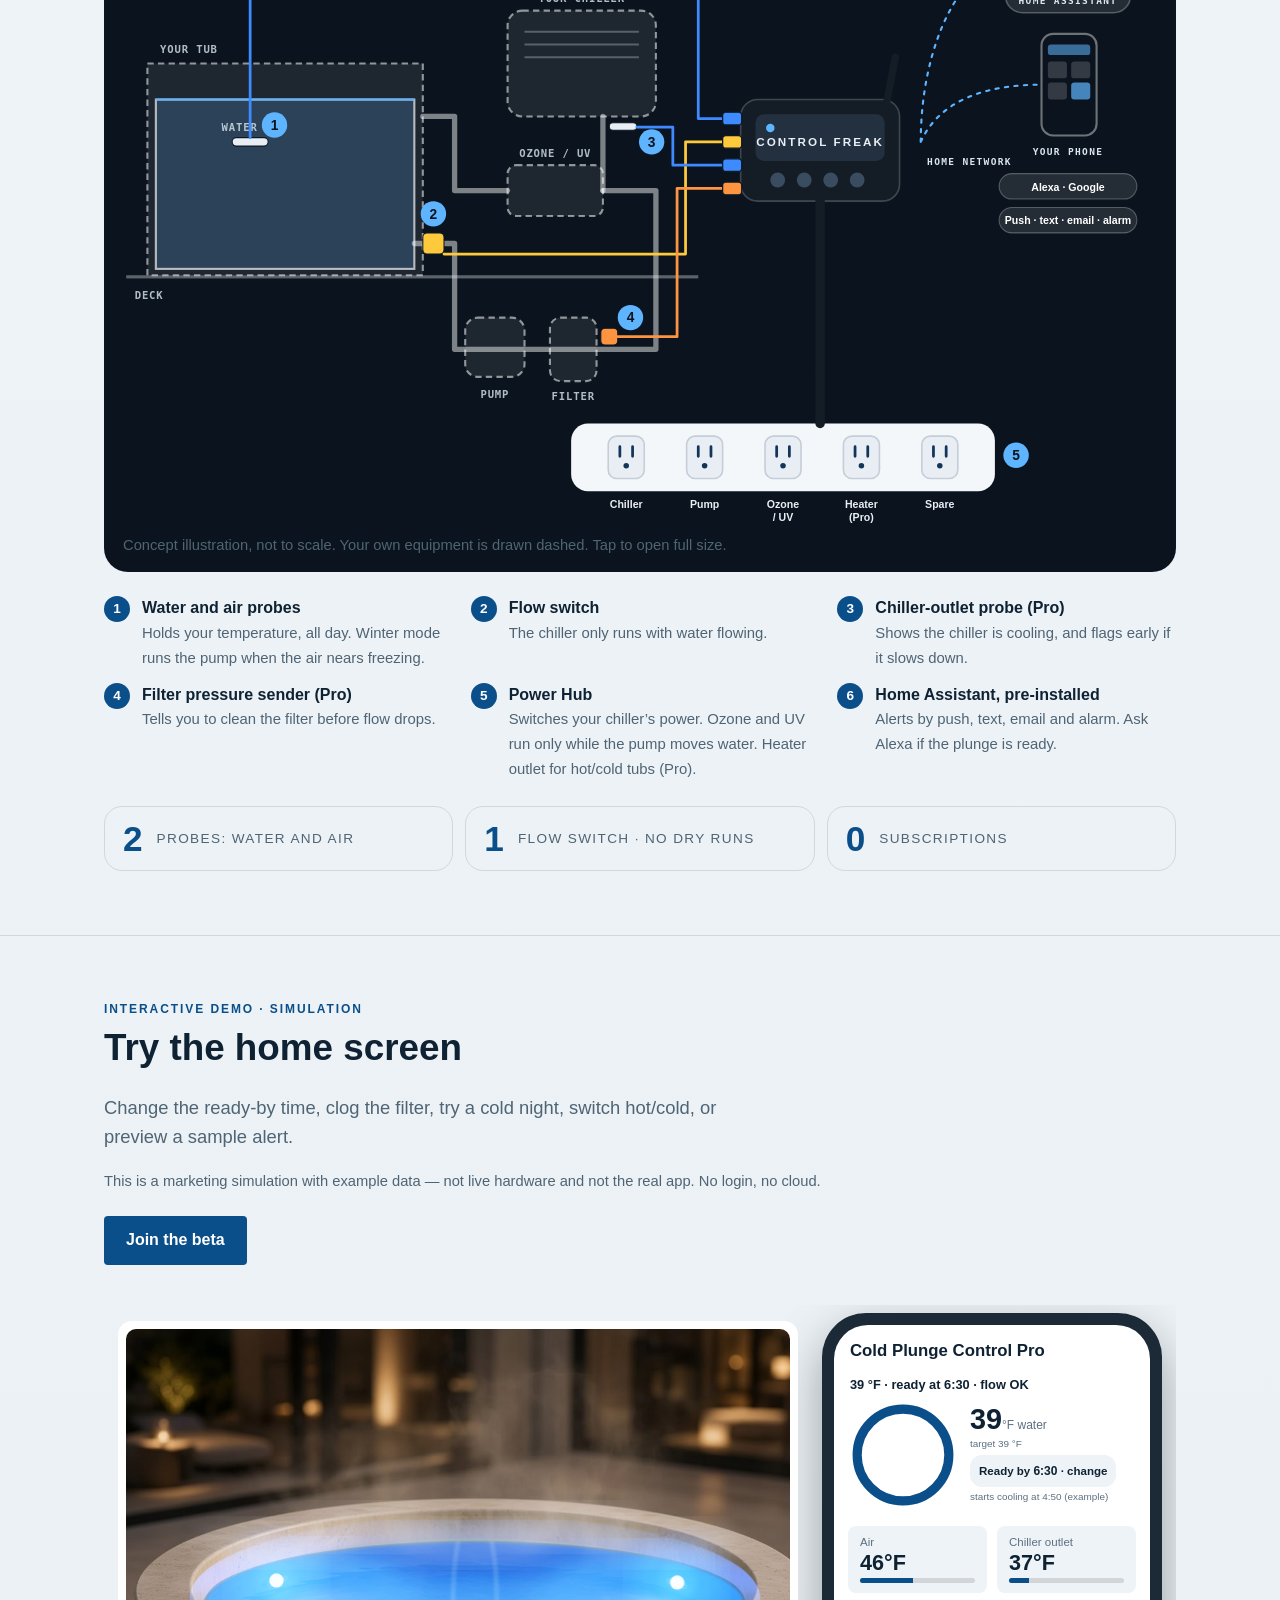
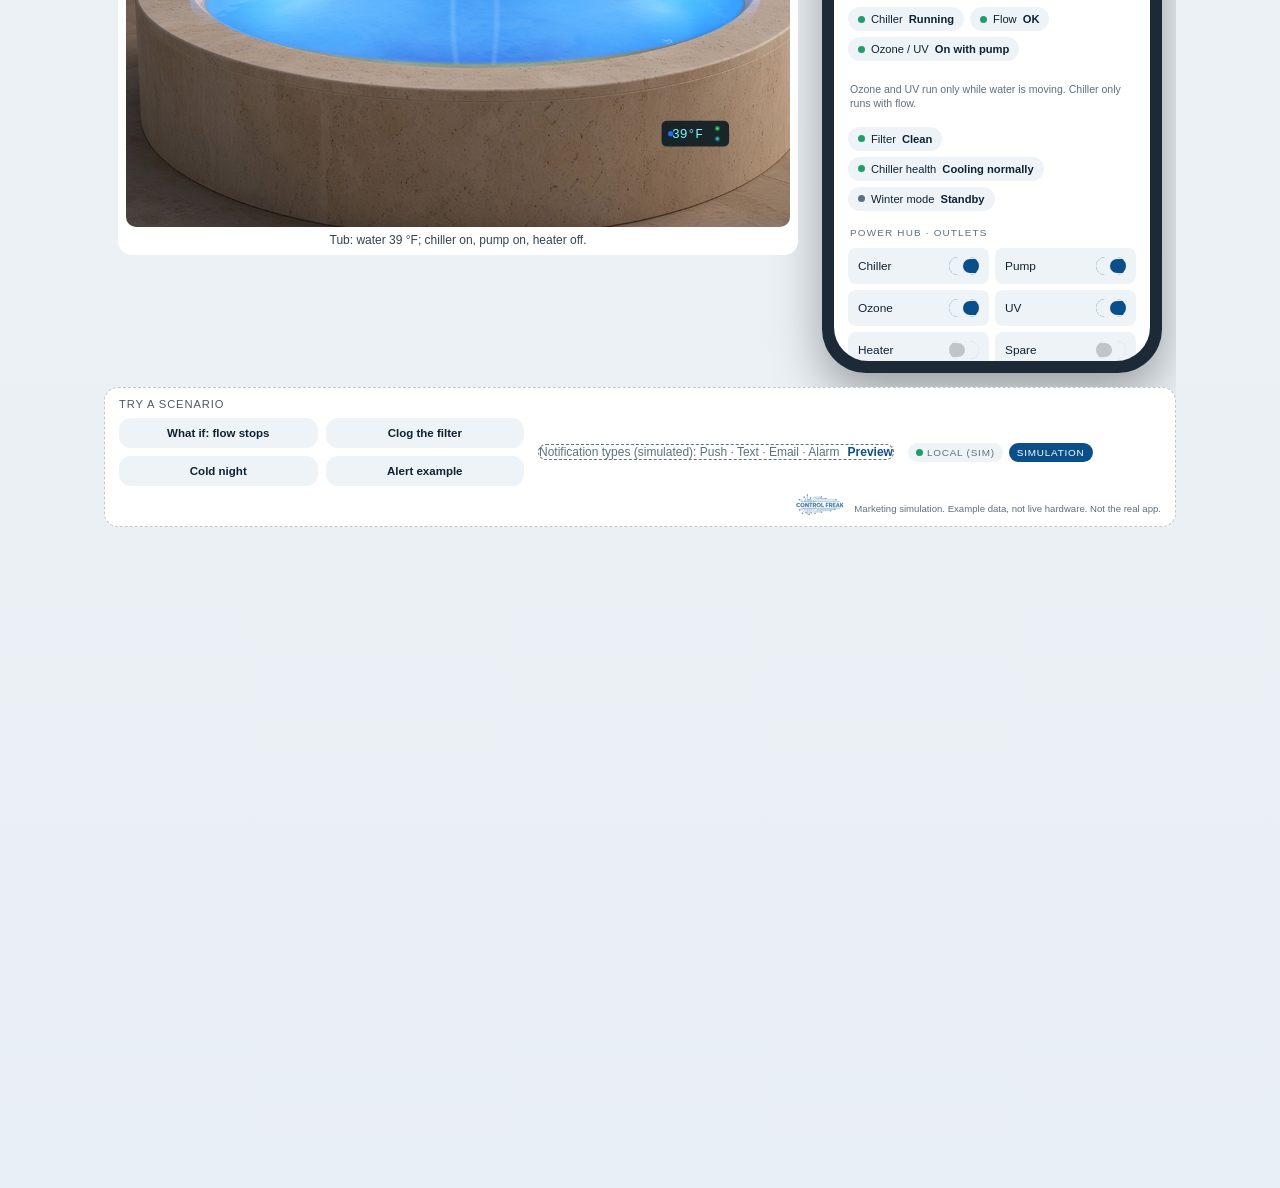
==== commit 348fc973: "Safety line (Writer 0783797, Eng-cleared): PUBLIC_BRIEFs synced and a card in each site's #home-assi" ====
--- a/products/C01-cold-plunge/site/index.html
+++ b/products/C01-cold-plunge/site/index.html
@@ -36,6 +36,7 @@
   <p class="lead">Cold Plunge Control Pro comes with Home Assistant already installed and the Control Freak integration already connected. You get everything people love about it, without the setup. Just plug it in.</p>
   <div class="grid angles"><div class="card"><span class="ic"><svg viewBox="0 0 24 24" aria-hidden="true"><rect x="3" y="3" width="7" height="7" rx="2"/><rect x="14" y="3" width="7" height="7" rx="2"/><rect x="3" y="14" width="7" height="7" rx="2"/><path d="M17.5 14v7M14 17.5h7"/></svg></span><h3>One app. No more app juggling.</h3><p>How many apps do you open today? Home Assistant puts your plunge and the rest of your smart home in one place, so you have one app to check and one to control.</p></div><div class="card"><span class="ic"><svg viewBox="0 0 24 24" aria-hidden="true"><path d="M9 2v6M15 2v6M6 8h12v4a6 6 0 0 1-12 0zM12 18v4"/></svg></span><h3>Your brands finally work together</h3><p>Home Assistant works with over 1,000 brands through 1,500+ integrations. Lights, plugs, thermostats, locks, speakers and cameras you already own can finally talk to each other.</p></div><div class="card"><span class="ic"><svg viewBox="0 0 24 24" aria-hidden="true"><rect x="4" y="10" width="16" height="11" rx="3"/><path d="M8 10V7a4 4 0 0 1 8 0v3"/><circle cx="12" cy="15.5" r="1.4"/></svg></span><h3>Works when the internet doesn’t</h3><p>It runs on the controller on your home network, not in someone else’s cloud, so it responds fast and keeps working when the internet doesn’t. Your data stays home.</p></div><div class="card"><span class="ic"><svg viewBox="0 0 24 24" aria-hidden="true"><rect x="9" y="2" width="6" height="12" rx="3"/><path d="M5 11a7 7 0 0 0 14 0M12 18v4"/></svg></span><h3>Ask, don’t open</h3><p>Ask Alexa what the status is, tell Google to adjust the temperature, or use Siri through HomeKit, and get automated voice alerts when something is out of balance.</p></div><div class="card"><span class="ic"><svg viewBox="0 0 24 24" aria-hidden="true"><path d="M13 2 4 14h7l-1 8 9-12h-7z"/></svg></span><h3>Peace of mind, all over the house</h3><p>Anything your plunge knows can set off something else: lights, speakers, thermostats and alerts on every phone. A few ideas are below.</p></div><div class="card"><span class="ic"><svg viewBox="0 0 24 24" aria-hidden="true"><path d="M12 2 4 5v6c0 5 3.5 9 8 11 4.5-2 8-6 8-11V5z"/><path d="m8.5 12 2.5 2.5 4.5-5"/></svg></span><h3>Yours to keep</h3><p>Your setup lives in your home, not on a company’s server. Home Assistant is free and open source, and Control Freak adds no subscription.</p></div></div>
   <div class="hastats"><div><b>2.7M+</b><span>households run Home Assistant</span></div><div><b>1,500+</b><span>integrations</span></div><div><b>1,000+</b><span>brands it works with</span></div><div><b>0</b><span>subscriptions with Control Freak</span></div></div>
+  <div class="card gear"><span class="ic"><svg viewBox="0 0 24 24" aria-hidden="true"><path d="M12 2 4 5v6c0 5 3.5 9 8 11 4.5-2 8-6 8-11V5z"/><path d="m8.5 12 2.5 2.5 4.5-5"/></svg></span><p><b>Safety rules don’t depend on Home Assistant</b> — Control Freak’s own safety rules — the no-flow chiller stop, temperature hold and freeze protection — keep running on the controller, even if Home Assistant stops.</p></div>
   <div class="card gear"><span class="ic"><svg viewBox="0 0 24 24" aria-hidden="true"><path d="M9 2v6M15 2v6M6 8h12v4a6 6 0 0 1-12 0zM12 18v4"/></svg></span><p><b>Works with the Control Freak gear you already own:</b> every Control Freak product is a complete kit on its own. If a Control Freak controller you already have has a free port or relay, Home Assistant can put it to work for this product too.</p></div>
   <h3 class="ideas">Ideas you can build in Home Assistant · examples with your own devices</h3>
   <div class="grid angles"><div class="card idea"><small>Idea · example</small><h3>Alarm set for 6:00</h3><p>Ready-by follows your morning: the water is at target by 6:30.</p></div><div class="card idea"><small>Idea · example</small><h3>“Alexa, is the plunge ready?”</h3><p>Hear the water temperature before you head outside.</p></div><div class="card idea"><small>Idea · example</small><h3>Out of the plunge</h3><p>The bathroom floor heat comes on, so you warm up after.</p></div></div>
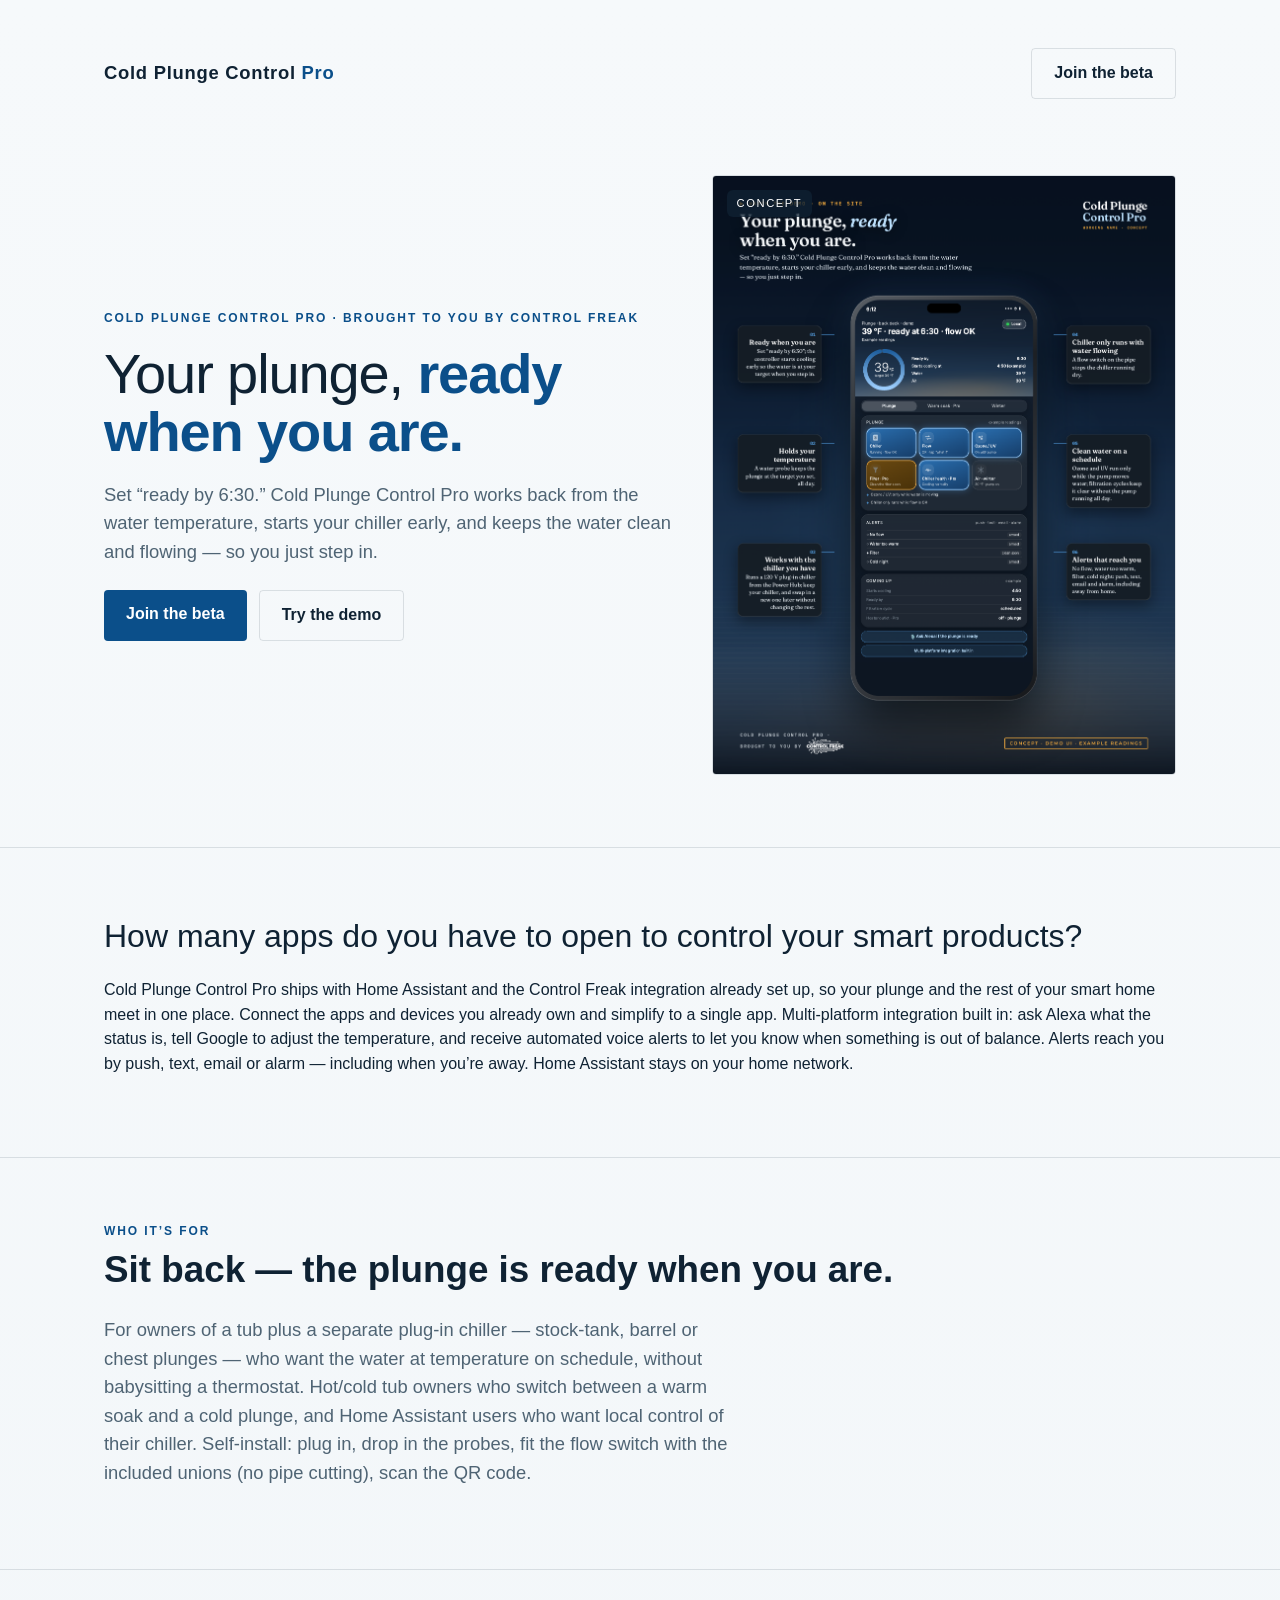
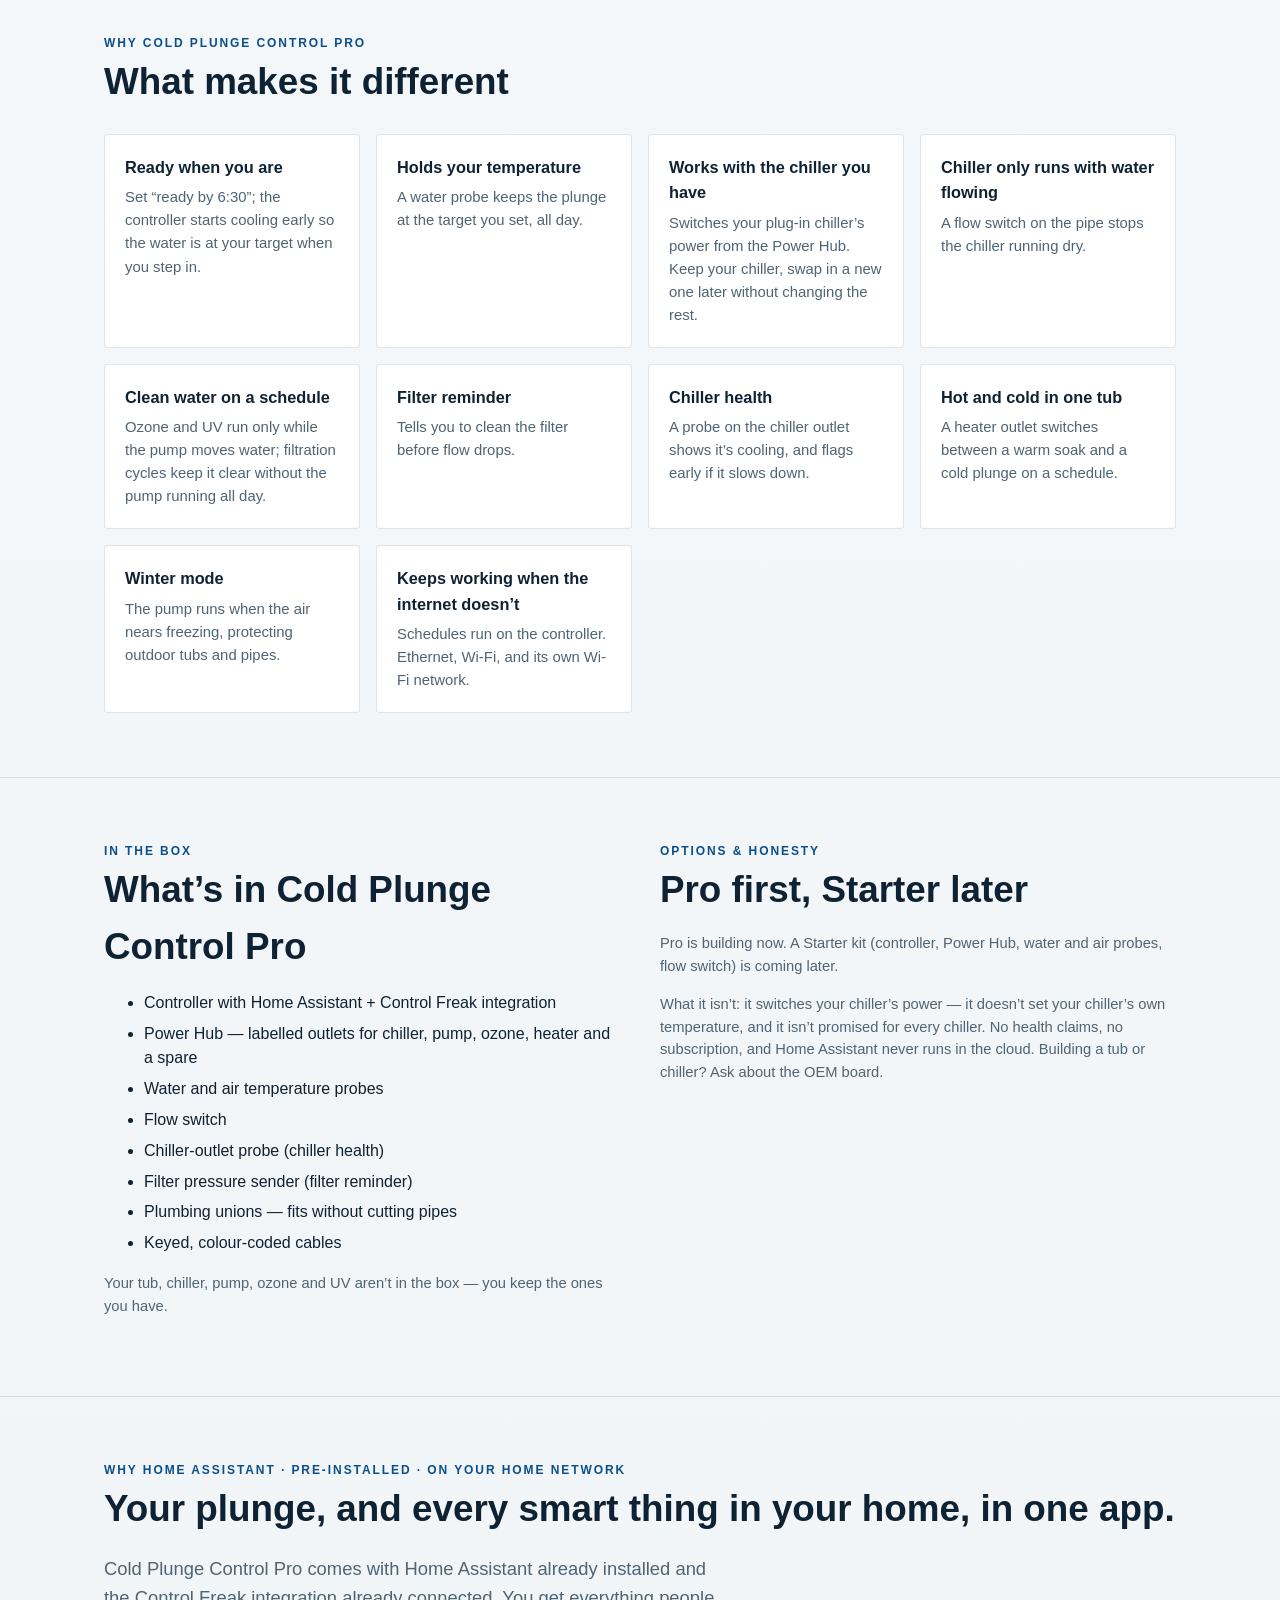
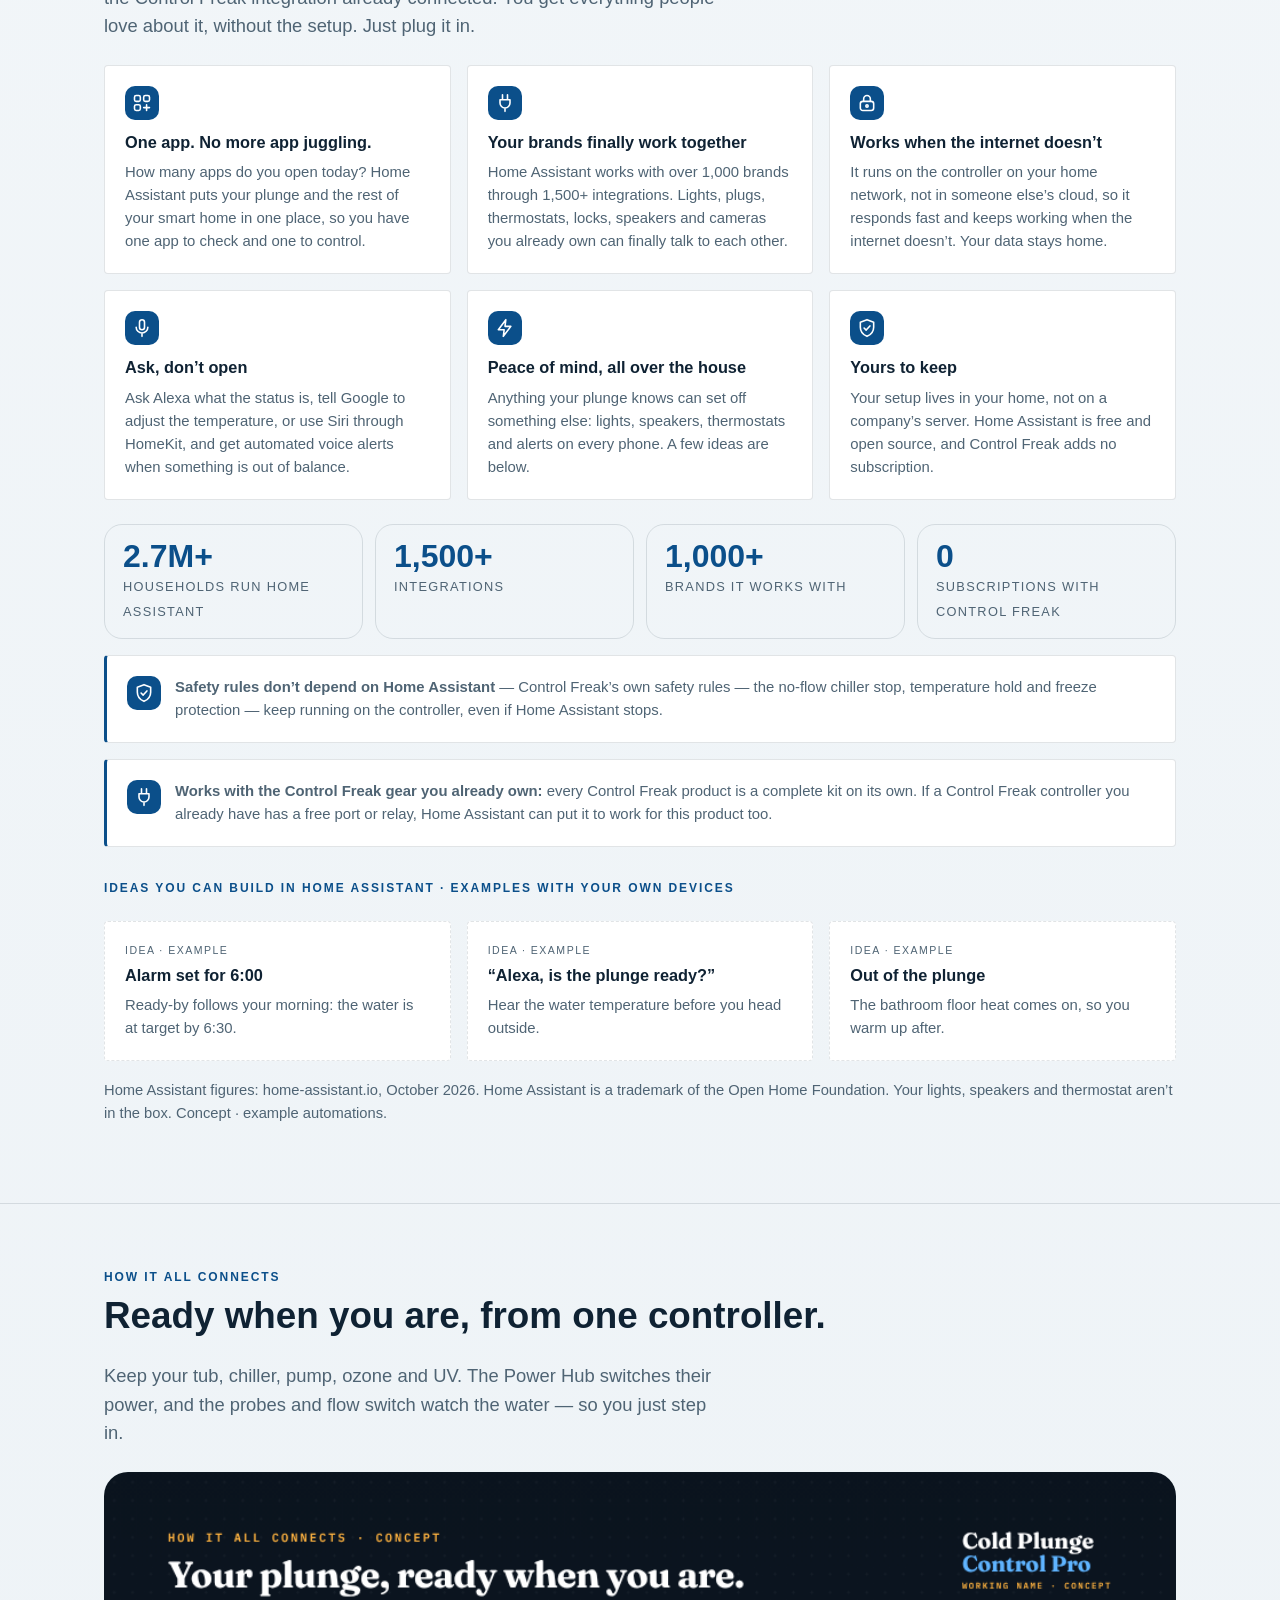
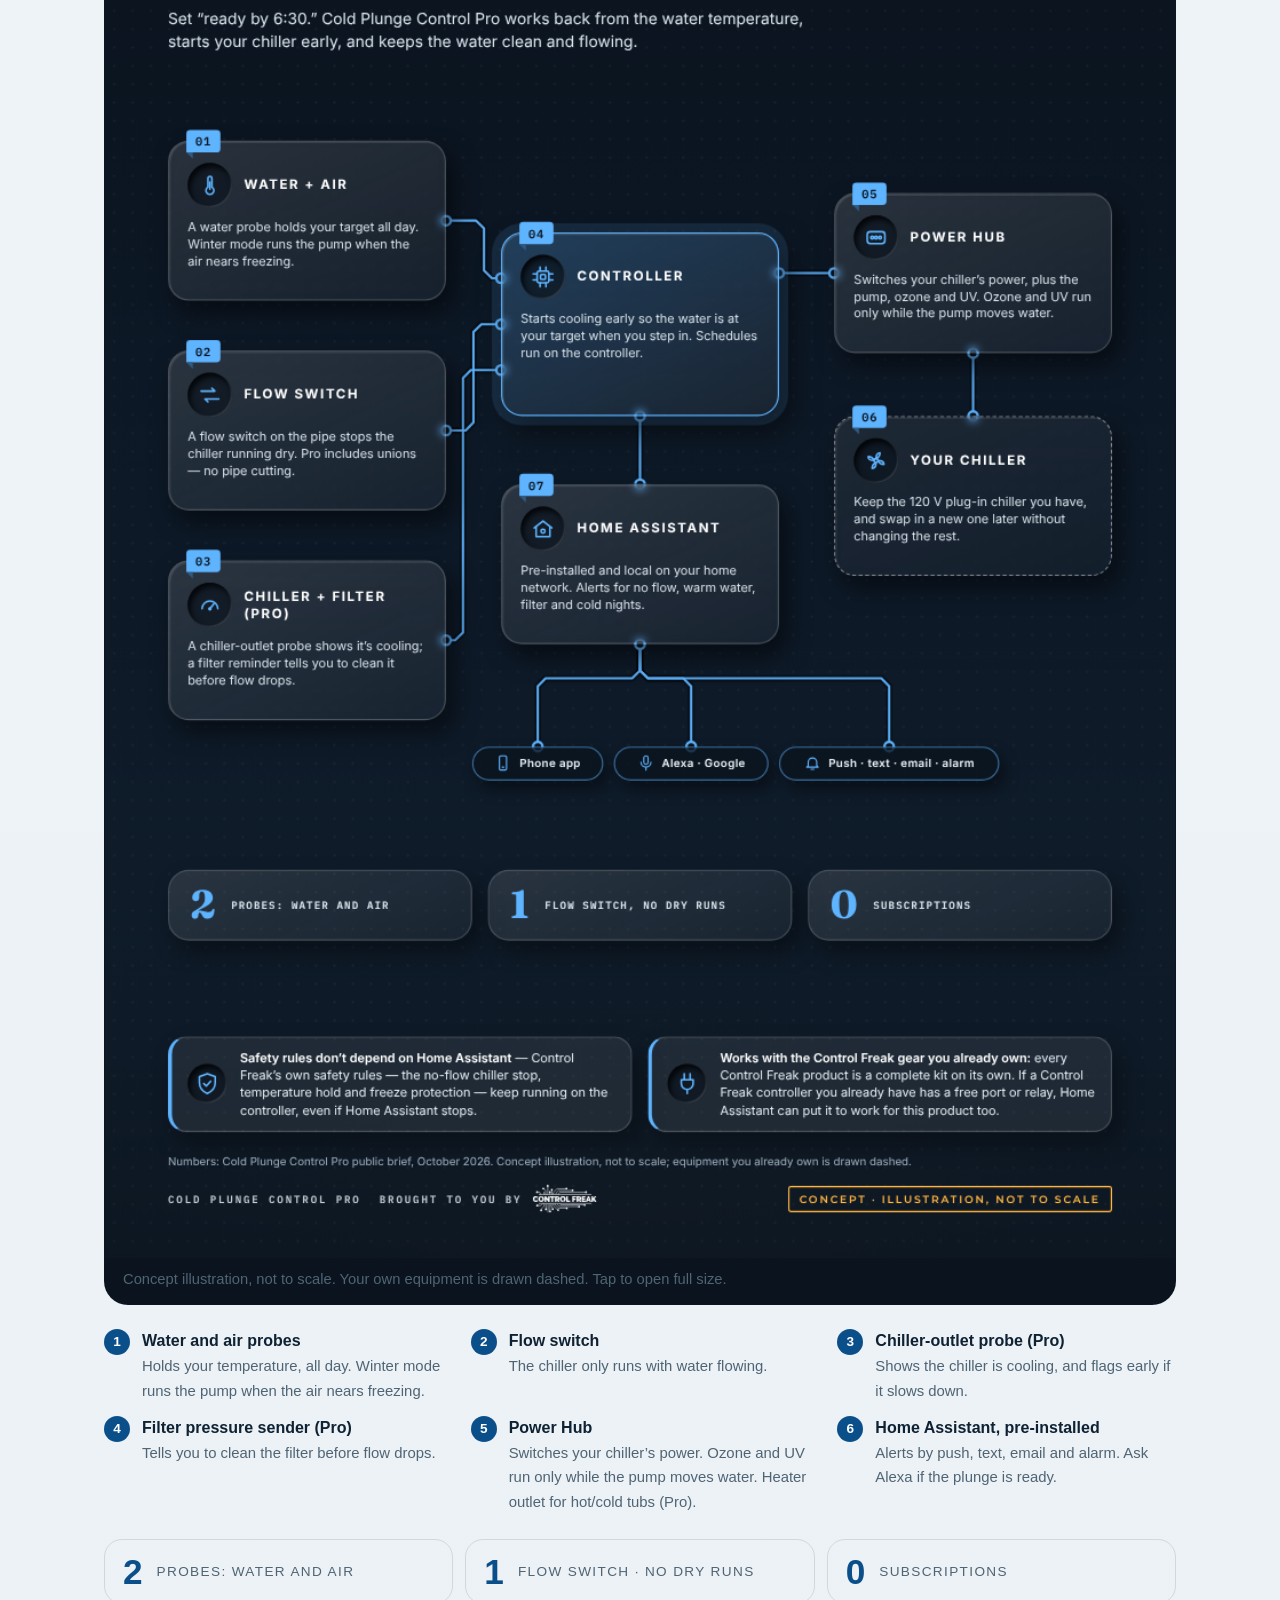
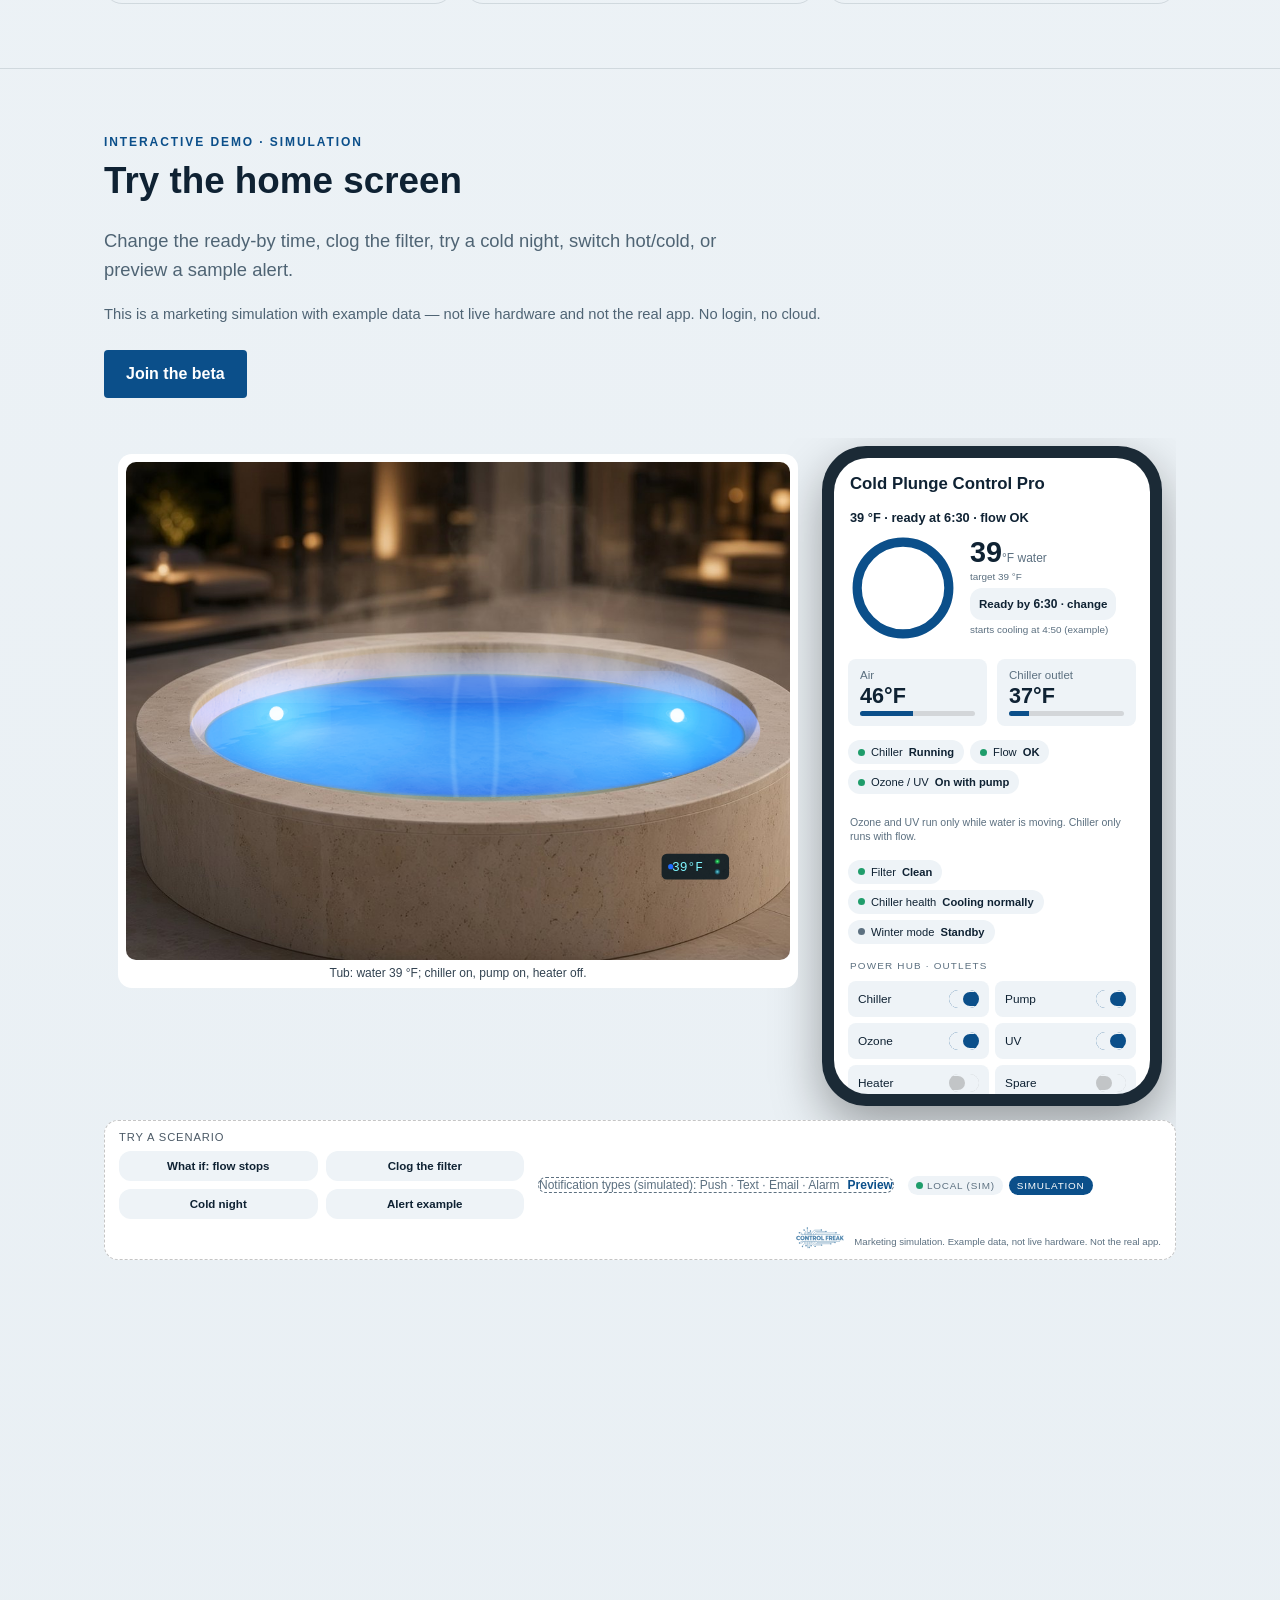
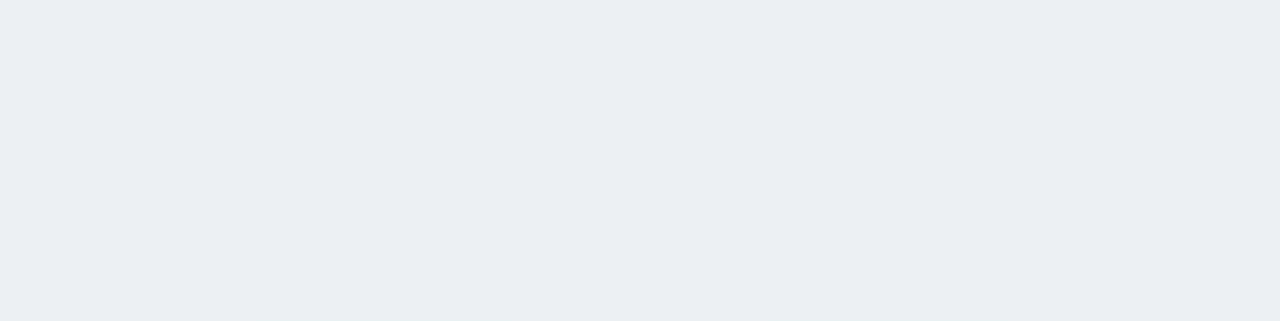
==== commit cd2fdcfb: "REVIEW ONLY (not for merge yet): Wave 1 'How it all connects' remake with infographic-style Held for" ====
--- a/products/C01-cold-plunge/site/index.html
+++ b/products/C01-cold-plunge/site/index.html
@@ -46,7 +46,7 @@
 <section id="connects"><div class="wrap connects">
   <div class="eyebrow">How it all connects</div><h2>Ready when you are, from one controller.</h2>
   <p class="lead">Keep your tub, chiller, pump, ozone and UV. The Power Hub switches their power, and the probes and flow switch watch the water — so you just step in.</p>
-  <figure><span class="tag">Concept</span><a href="assets/how-it-connects.svg" target="_blank" rel="noopener"><img src="assets/how-it-connects.svg" alt="Concept diagram of how Cold Plunge Control Pro connects: sensors on colour-coded leads to the controller, the Power Hub with labelled outlets, and Home Assistant, phone, voice and alerts" loading="lazy"></a><figcaption class="small">Concept illustration, not to scale. Your own equipment is drawn dashed. Tap to open full size.</figcaption></figure>
+  <figure><a href="assets/how-it-connects.png" target="_blank" rel="noopener"><img src="assets/how-it-connects.png" alt="Concept diagram of how Cold Plunge Control Pro connects: sensors on colour-coded leads to the controller, the Power Hub with labelled outlets, and Home Assistant, phone, voice and alerts" loading="lazy"></a><figcaption class="small">Concept illustration, not to scale. Your own equipment is drawn dashed. Tap to open full size.</figcaption></figure>
   <ol><li><div><b>Water and air probes</b><span>Holds your temperature, all day. Winter mode runs the pump when the air nears freezing.</span></div></li><li><div><b>Flow switch</b><span>The chiller only runs with water flowing.</span></div></li><li><div><b>Chiller-outlet probe (Pro)</b><span>Shows the chiller is cooling, and flags early if it slows down.</span></div></li><li><div><b>Filter pressure sender (Pro)</b><span>Tells you to clean the filter before flow drops.</span></div></li><li><div><b>Power Hub</b><span>Switches your chiller’s power. Ozone and UV run only while the pump moves water. Heater outlet for hot/cold tubs (Pro).</span></div></li><li><div><b>Home Assistant, pre-installed</b><span>Alerts by push, text, email and alarm. Ask Alexa if the plunge is ready.</span></div></li></ol>
   <div class="stats"><div><b>2</b><span>probes: water and air</span></div><div><b>1</b><span>flow switch · no dry runs</span></div><div><b>0</b><span>subscriptions</span></div></div>
 </div></section>
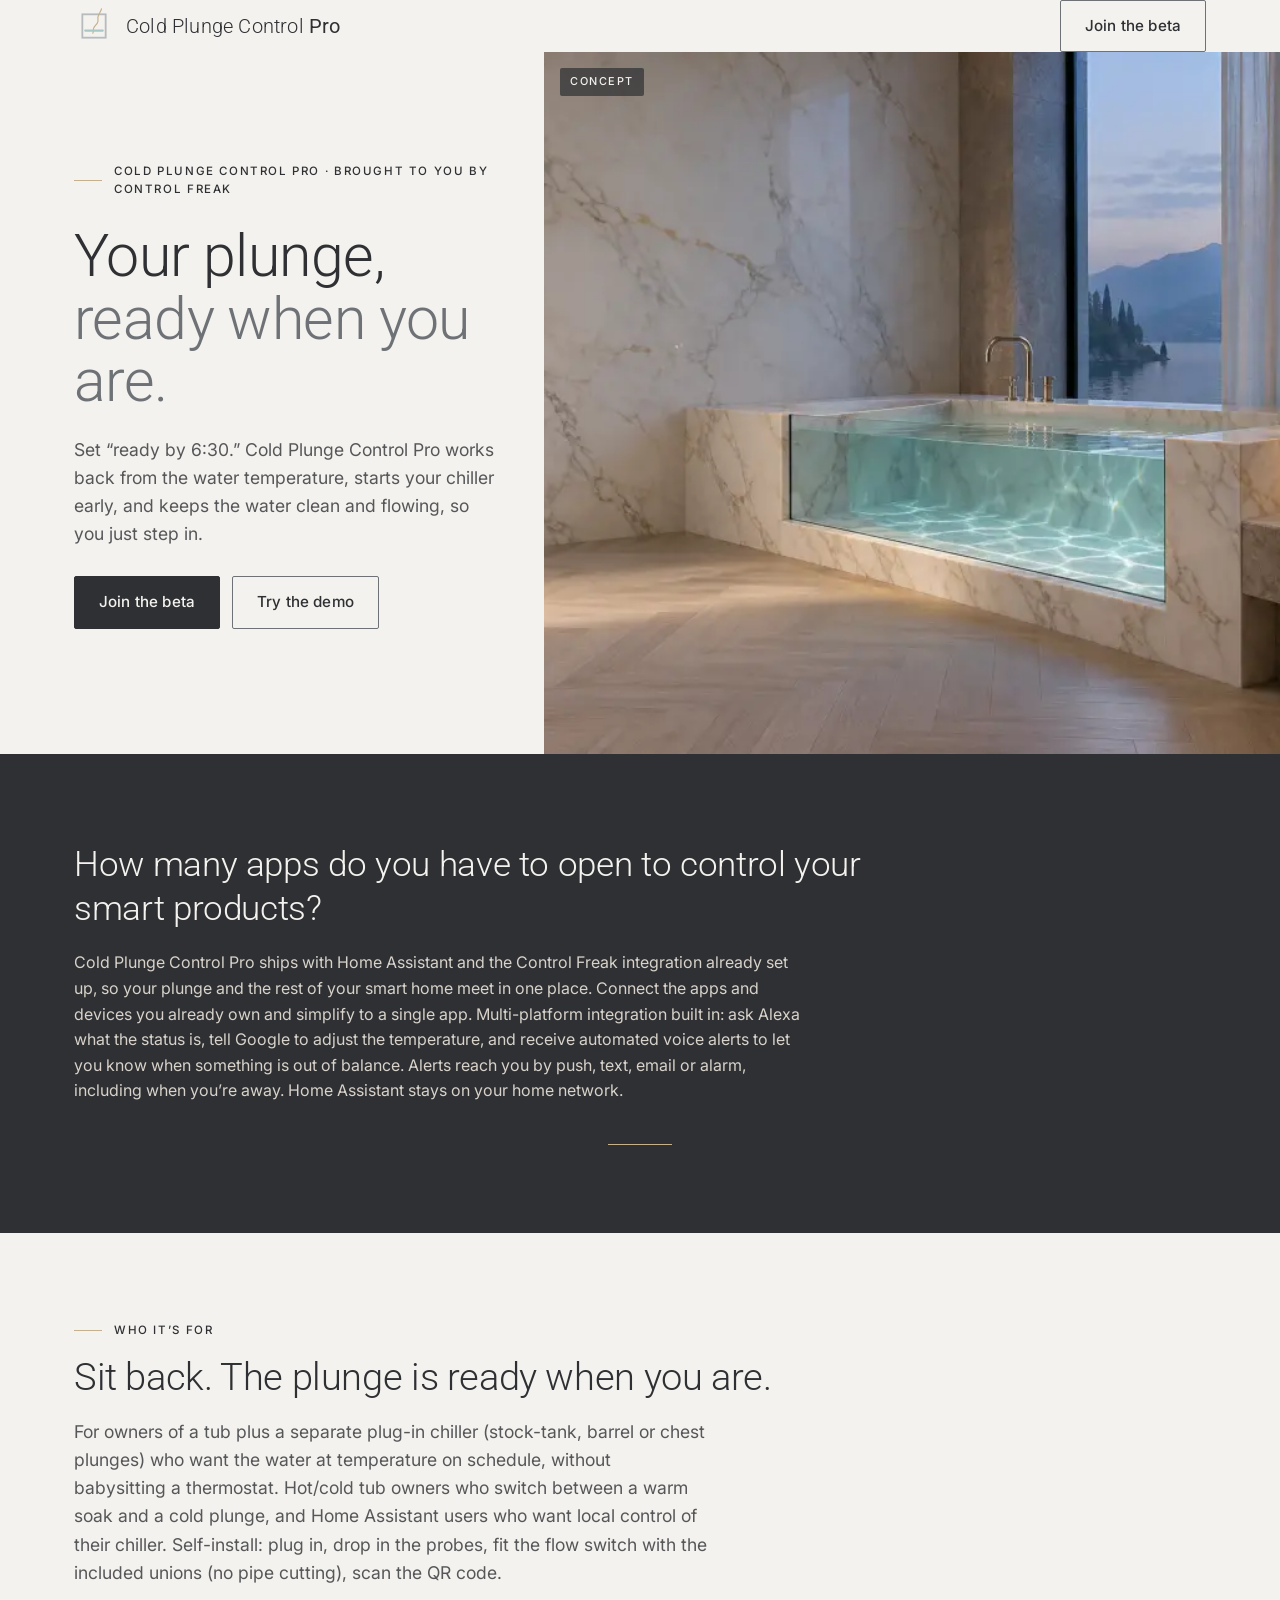
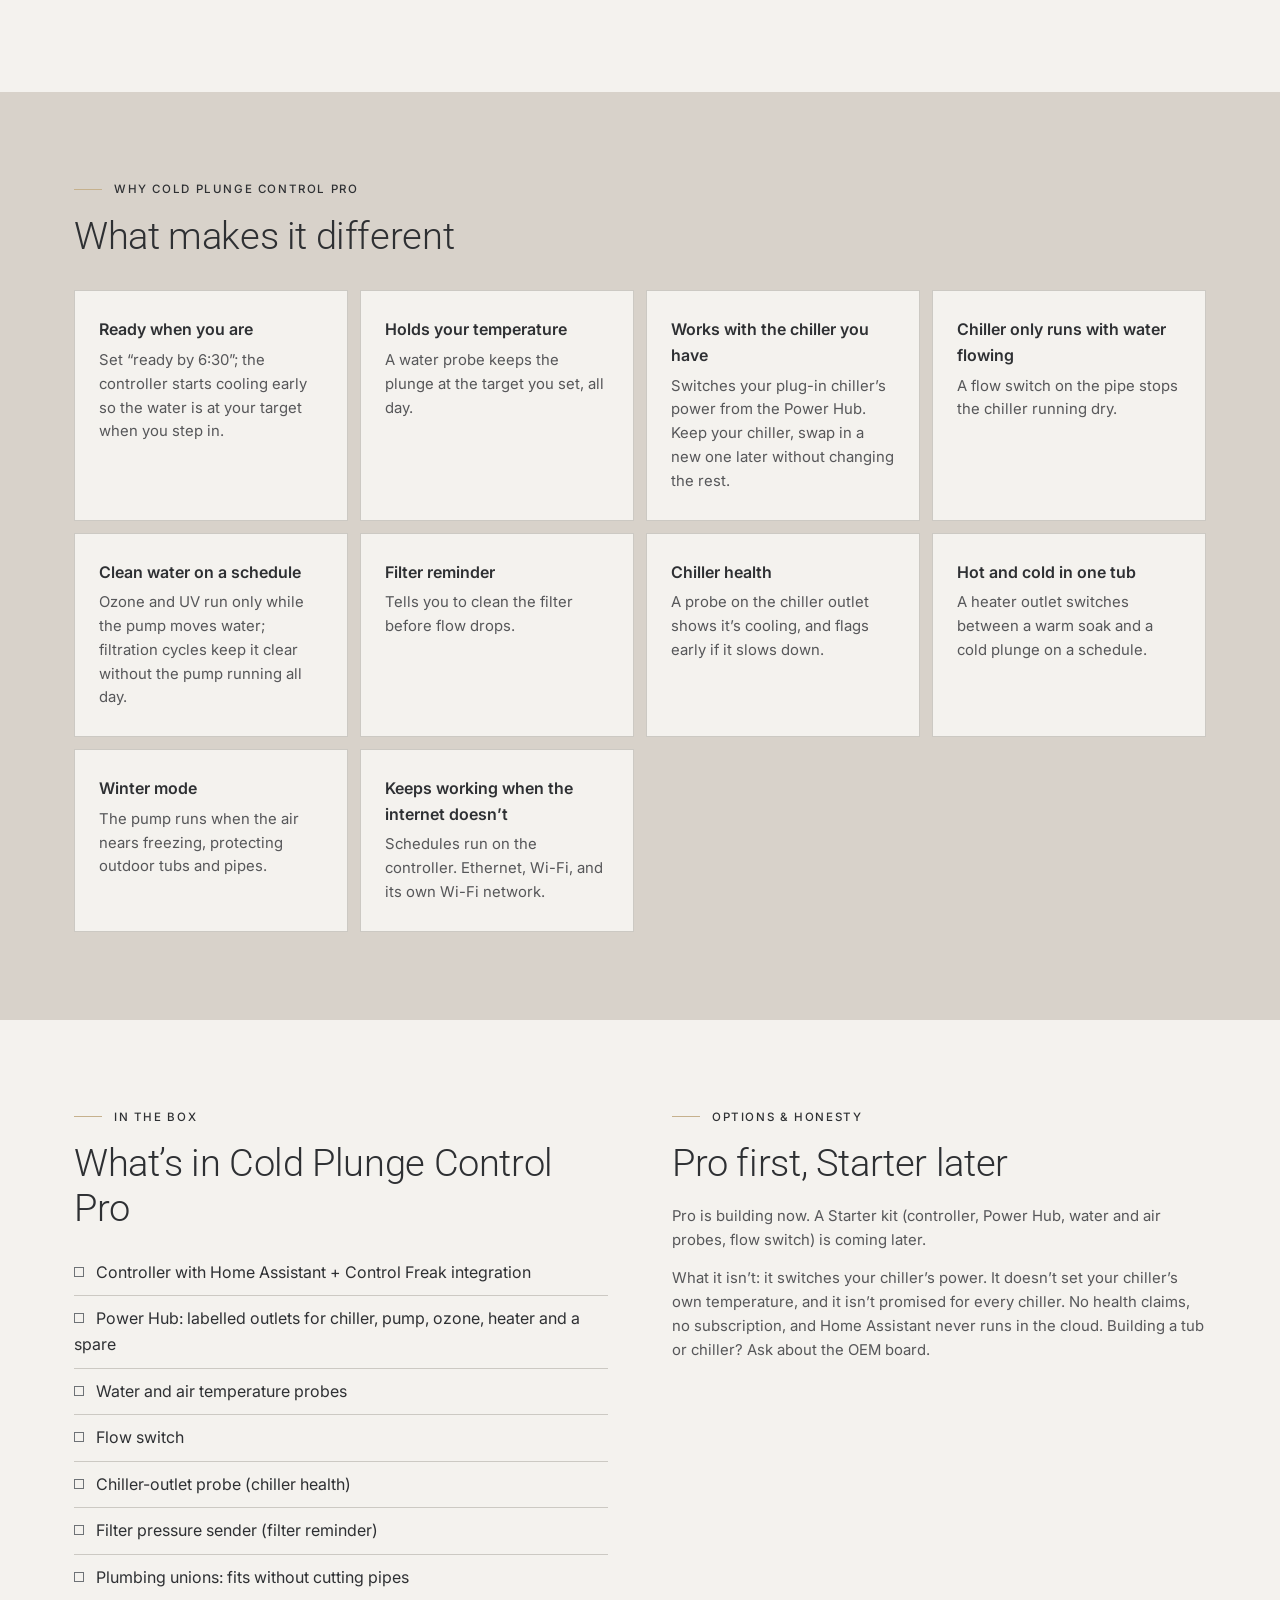
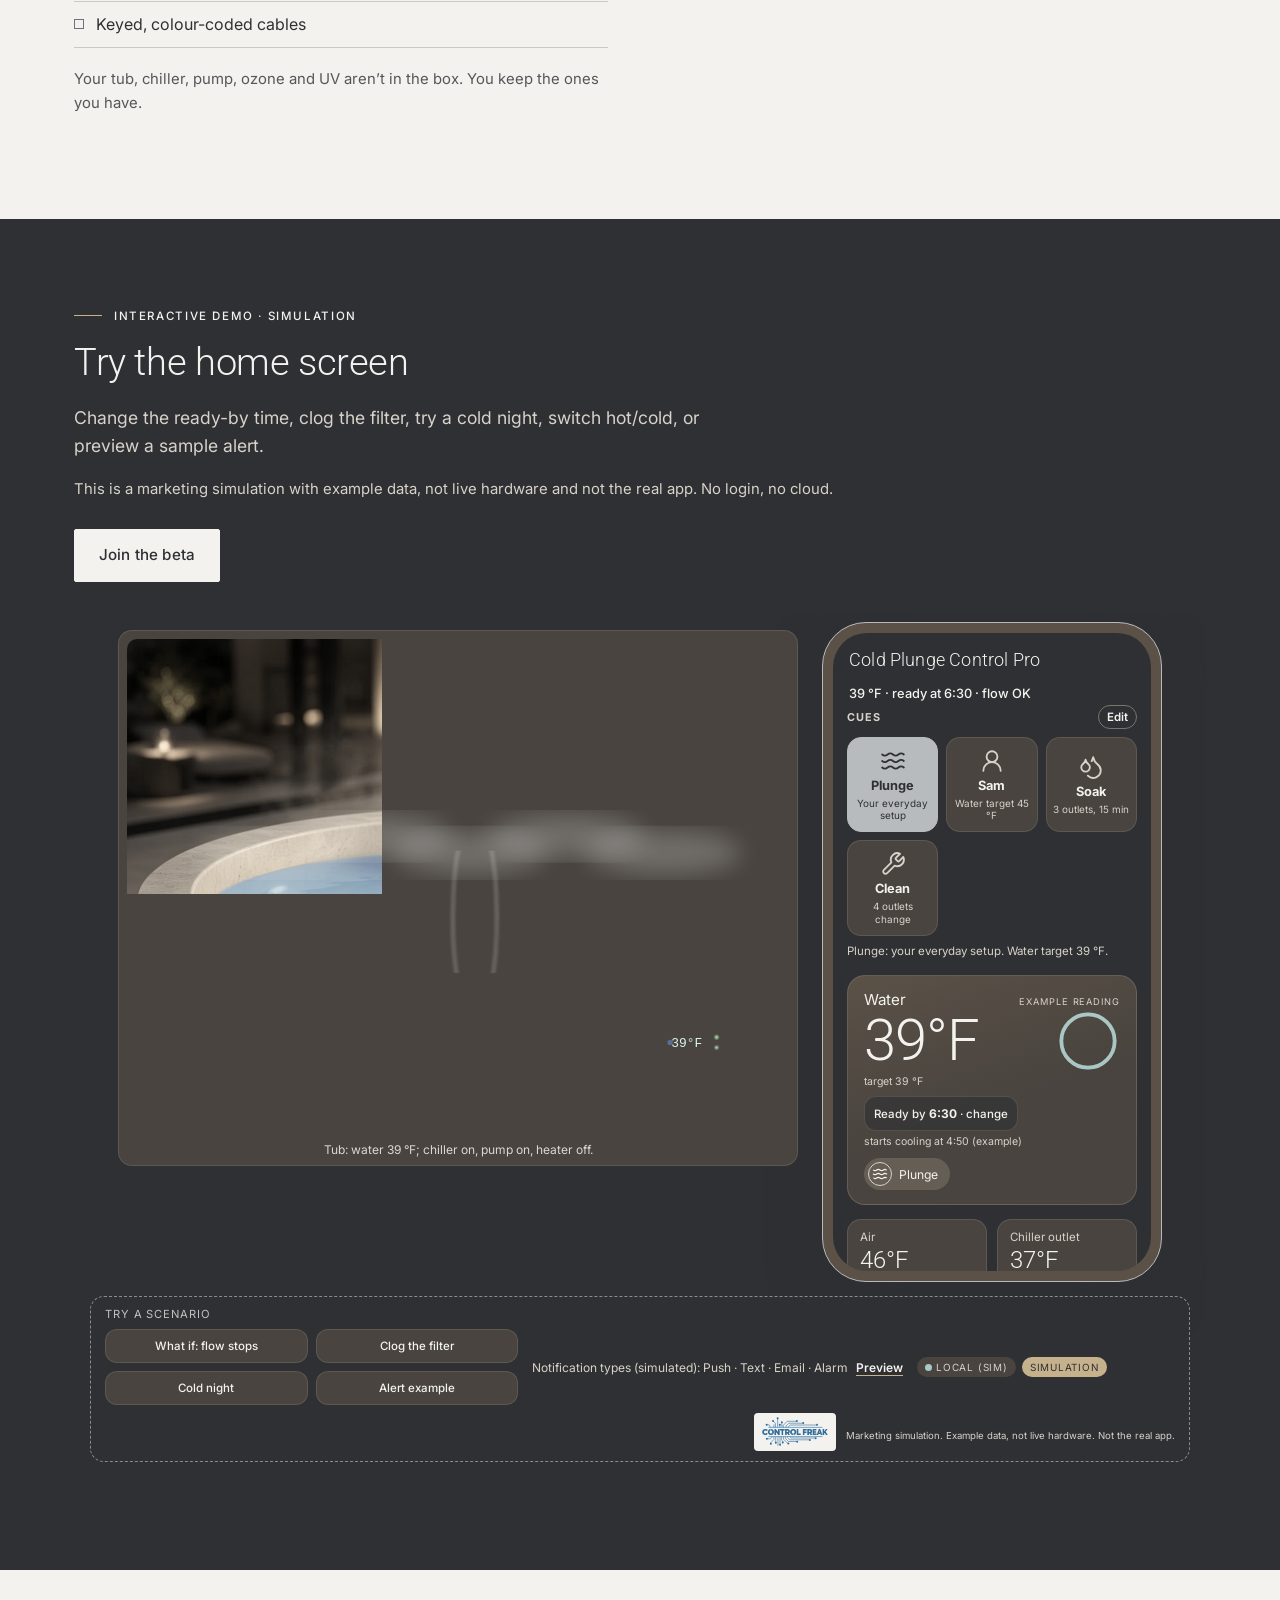
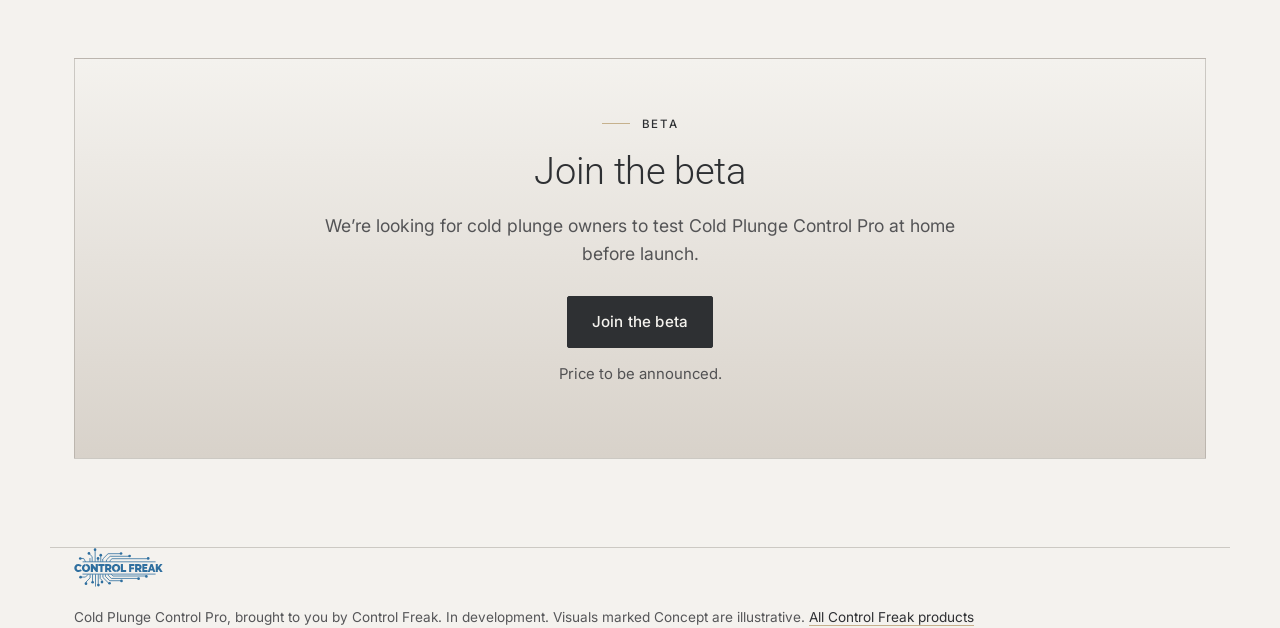
==== commit a8960b18: "Cold Plunge: "Calacatta at six" identity on landing page and demo Owner picked Calacatta at six on 2" ====
--- a/products/C01-cold-plunge/site/index.html
+++ b/products/C01-cold-plunge/site/index.html
@@ -3,64 +3,47 @@
 <link rel="icon" href="favicon.svg" type="image/svg+xml">
 <link rel="apple-touch-icon" href="apple-touch-icon.png">
 <link rel="manifest" href="site.webmanifest">
-<meta name="theme-color" content="#2f6f9f">
+<meta name="theme-color" content="#F4F2EE">
 
-<title>Cold Plunge Control Pro — brought to you by Control Freak</title>
-<meta name="description" content="Set ready-by 6:30. Cold Plunge Control Pro starts your chiller early and keeps the water clean and flowing — so you just step in.">
+<title>Cold Plunge Control Pro, brought to you by Control Freak</title>
+<meta name="description" content="Set ready-by 6:30. Cold Plunge Control Pro starts your chiller early and keeps the water clean and flowing, so you just step in.">
+<link rel="preconnect" href="https://fonts.googleapis.com"><link rel="preconnect" href="https://fonts.gstatic.com" crossorigin>
+<link rel="stylesheet" href="https://fonts.googleapis.com/css2?family=Inter:wght@400;500;600&family=Roboto:wght@300;400&display=swap">
+<link rel="preload" as="image" href="assets/hero-calacatta-1600.webp" imagesrcset="assets/hero-calacatta-900.webp 900w, assets/hero-calacatta-1600.webp 1600w" imagesizes="(max-width:860px) 100vw, 60vw" fetchpriority="high">
 <link rel="stylesheet" href="styles.css"></head><body>
-<header class="wrap">
-  <nav><a class="brand" href="#">Cold Plunge Control <span>Pro</span></a><a class="btn ghost" href="#beta">Join the beta</a></nav>
+<header class="hero-band">
+  <nav class="wrap"><a class="brand" href="#"><svg class="mark" viewBox="0 0 48 48" aria-hidden="true"><rect class="mk-frame" x="10" y="10" width="28" height="28"/><path class="mk-vein" d="M33 3.5c-1.2 4-3.6 6.4-4.2 9.6-.5 2.6.8 4.2-.6 7-1.3 2.6-3.8 3.9-4.7 6.8-.6 2.1.1 3.6-.9 5.7"/><path class="mk-water" d="M13.5 29.5h21"/></svg><span>Cold Plunge Control <em>Pro</em></span></a><a class="btn ghost" href="#beta">Join the beta</a></nav>
   <div class="hero">
-    <div>
+    <div class="hero-copy">
       <div class="eyebrow">Cold Plunge Control Pro · brought to you by Control Freak</div>
       <h1>Your plunge, <em>ready when you are.</em></h1>
-      <p class="lead">Set “ready by 6:30.” Cold Plunge Control Pro works back from the water temperature, starts your chiller early, and keeps the water clean and flowing — so you just step in.</p>
+      <p class="lead">Set “ready by 6:30.” Cold Plunge Control Pro works back from the water temperature, starts your chiller early, and keeps the water clean and flowing, so you just step in.</p>
       <div class="ctas"><a class="btn" href="#beta">Join the beta</a><a class="btn ghost" href="#demo">Try the demo</a></div>
     </div>
-    <div class="concept concept-img"><span class="tag">Concept</span><img class="hero-concept" src="assets/hero-concept-front.png" alt="Concept illustration of an unbranded stock-tank cold plunge on a deck at dawn (Concept brochure front)"></div>
+    <figure class="hero-img"><span class="tag">Concept</span><picture><source type="image/webp" srcset="assets/hero-calacatta-900.webp 900w, assets/hero-calacatta-1600.webp 1600w" sizes="(max-width:860px) 100vw, 60vw"><img src="assets/hero-calacatta-1600.jpg" width="1600" height="1000" fetchpriority="high" alt="Concept image of an invented marble spa room at dawn: a glass-front plunge tub with clear water, oak herringbone floor and a warm lamp. Not a customer installation."></picture></figure>
   </div>
 </header>
 <main>
 <section class="open"><div class="wrap">
   <q>How many apps do you have to open to control your smart products?</q>
-  <p>Cold Plunge Control Pro ships with Home Assistant and the Control Freak integration already set up, so your plunge and the rest of your smart home meet in one place. Connect the apps and devices you already own and simplify to a single app. Multi-platform integration built in: ask Alexa what the status is, tell Google to adjust the temperature, and receive automated voice alerts to let you know when something is out of balance. Alerts reach you by push, text, email or alarm — including when you’re away. Home Assistant stays on your home network.</p>
+  <p>Cold Plunge Control Pro ships with Home Assistant and the Control Freak integration already set up, so your plunge and the rest of your smart home meet in one place. Connect the apps and devices you already own and simplify to a single app. Multi-platform integration built in: ask Alexa what the status is, tell Google to adjust the temperature, and receive automated voice alerts to let you know when something is out of balance. Alerts reach you by push, text, email or alarm, including when you’re away. Home Assistant stays on your home network.</p>
 </div></section>
-<section><div class="wrap"><div class="eyebrow">Who it’s for</div><h2>Sit back — the plunge is ready when you are.</h2><p class="lead">For owners of a tub plus a separate plug-in chiller — stock-tank, barrel or chest plunges — who want the water at temperature on schedule, without babysitting a thermostat. Hot/cold tub owners who switch between a warm soak and a cold plunge, and Home Assistant users who want local control of their chiller. Self-install: plug in, drop in the probes, fit the flow switch with the included unions (no pipe cutting), scan the QR code.</p></div></section>
-<section><div class="wrap"><div class="eyebrow">Why Cold Plunge Control Pro</div><h2>What makes it different</h2><div class="grid"><div class="card"><h3>Ready when you are</h3><p>Set “ready by 6:30”; the controller starts cooling early so the water is at your target when you step in.</p></div><div class="card"><h3>Holds your temperature</h3><p>A water probe keeps the plunge at the target you set, all day.</p></div><div class="card"><h3>Works with the chiller you have</h3><p>Switches your plug-in chiller’s power from the Power Hub. Keep your chiller, swap in a new one later without changing the rest.</p></div><div class="card"><h3>Chiller only runs with water flowing</h3><p>A flow switch on the pipe stops the chiller running dry.</p></div><div class="card"><h3>Clean water on a schedule</h3><p>Ozone and UV run only while the pump moves water; filtration cycles keep it clear without the pump running all day.</p></div><div class="card"><h3>Filter reminder</h3><p>Tells you to clean the filter before flow drops.</p></div><div class="card"><h3>Chiller health</h3><p>A probe on the chiller outlet shows it’s cooling, and flags early if it slows down.</p></div><div class="card"><h3>Hot and cold in one tub</h3><p>A heater outlet switches between a warm soak and a cold plunge on a schedule.</p></div><div class="card"><h3>Winter mode</h3><p>The pump runs when the air nears freezing, protecting outdoor tubs and pipes.</p></div><div class="card"><h3>Keeps working when the internet doesn’t</h3><p>Schedules run on the controller. Ethernet, Wi-Fi, and its own Wi-Fi network.</p></div></div></div></section>
-<section><div class="wrap kit">
-  <div><div class="eyebrow">In the box</div><h2>What’s in Cold Plunge Control Pro</h2><ul><li>Controller with Home Assistant + Control Freak integration</li><li>Power Hub — labelled outlets for chiller, pump, ozone, heater and a spare</li><li>Water and air temperature probes</li><li>Flow switch</li><li>Chiller-outlet probe (chiller health)</li><li>Filter pressure sender (filter reminder)</li><li>Plumbing unions — fits without cutting pipes</li><li>Keyed, colour-coded cables</li></ul><p class="small">Your tub, chiller, pump, ozone and UV aren’t in the box — you keep the ones you have.</p></div>
-  <div><div class="eyebrow">Options &amp; honesty</div><h2>Pro first, Starter later</h2><p class="small">Pro is building now. A Starter kit (controller, Power Hub, water and air probes, flow switch) is coming later.</p><p class="small">What it isn’t: it switches your chiller’s power — it doesn’t set your chiller’s own temperature, and it isn’t promised for every chiller. No health claims, no subscription, and Home Assistant never runs in the cloud. Building a tub or chiller? Ask about the OEM board.</p></div>
+<section class="daylight"><div class="wrap"><div class="eyebrow">Who it’s for</div><h2>Sit back. The plunge is ready when you are.</h2><p class="lead">For owners of a tub plus a separate plug-in chiller (stock-tank, barrel or chest plunges) who want the water at temperature on schedule, without babysitting a thermostat. Hot/cold tub owners who switch between a warm soak and a cold plunge, and Home Assistant users who want local control of their chiller. Self-install: plug in, drop in the probes, fit the flow switch with the included unions (no pipe cutting), scan the QR code.</p></div></section>
+<section class="linen"><div class="wrap"><div class="eyebrow">Why Cold Plunge Control Pro</div><h2>What makes it different</h2><div class="grid"><div class="card"><h3>Ready when you are</h3><p>Set “ready by 6:30”; the controller starts cooling early so the water is at your target when you step in.</p></div><div class="card"><h3>Holds your temperature</h3><p>A water probe keeps the plunge at the target you set, all day.</p></div><div class="card"><h3>Works with the chiller you have</h3><p>Switches your plug-in chiller’s power from the Power Hub. Keep your chiller, swap in a new one later without changing the rest.</p></div><div class="card"><h3>Chiller only runs with water flowing</h3><p>A flow switch on the pipe stops the chiller running dry.</p></div><div class="card"><h3>Clean water on a schedule</h3><p>Ozone and UV run only while the pump moves water; filtration cycles keep it clear without the pump running all day.</p></div><div class="card"><h3>Filter reminder</h3><p>Tells you to clean the filter before flow drops.</p></div><div class="card"><h3>Chiller health</h3><p>A probe on the chiller outlet shows it’s cooling, and flags early if it slows down.</p></div><div class="card"><h3>Hot and cold in one tub</h3><p>A heater outlet switches between a warm soak and a cold plunge on a schedule.</p></div><div class="card"><h3>Winter mode</h3><p>The pump runs when the air nears freezing, protecting outdoor tubs and pipes.</p></div><div class="card"><h3>Keeps working when the internet doesn’t</h3><p>Schedules run on the controller. Ethernet, Wi-Fi, and its own Wi-Fi network.</p></div></div></div></section>
+<section class="daylight"><div class="wrap kit">
+  <div><div class="eyebrow">In the box</div><h2>What’s in Cold Plunge Control Pro</h2><ul><li>Controller with Home Assistant + Control Freak integration</li><li>Power Hub: labelled outlets for chiller, pump, ozone, heater and a spare</li><li>Water and air temperature probes</li><li>Flow switch</li><li>Chiller-outlet probe (chiller health)</li><li>Filter pressure sender (filter reminder)</li><li>Plumbing unions: fits without cutting pipes</li><li>Keyed, colour-coded cables</li></ul><p class="small">Your tub, chiller, pump, ozone and UV aren’t in the box. You keep the ones you have.</p></div>
+  <div><div class="eyebrow">Options &amp; honesty</div><h2>Pro first, Starter later</h2><p class="small">Pro is building now. A Starter kit (controller, Power Hub, water and air probes, flow switch) is coming later.</p><p class="small">What it isn’t: it switches your chiller’s power. It doesn’t set your chiller’s own temperature, and it isn’t promised for every chiller. No health claims, no subscription, and Home Assistant never runs in the cloud. Building a tub or chiller? Ask about the OEM board.</p></div>
 </div></section>
-<section id="home-assistant"><div class="wrap whyha">
-  <div class="eyebrow">Why Home Assistant · pre-installed · on your home network</div><h2>Your plunge, and every smart thing in your home, in one app.</h2>
-  <p class="lead">Cold Plunge Control Pro comes with Home Assistant already installed and the Control Freak integration already connected. You get everything people love about it, without the setup. Just plug it in.</p>
-  <div class="grid angles"><div class="card"><span class="ic"><svg viewBox="0 0 24 24" aria-hidden="true"><rect x="3" y="3" width="7" height="7" rx="2"/><rect x="14" y="3" width="7" height="7" rx="2"/><rect x="3" y="14" width="7" height="7" rx="2"/><path d="M17.5 14v7M14 17.5h7"/></svg></span><h3>One app. No more app juggling.</h3><p>How many apps do you open today? Home Assistant puts your plunge and the rest of your smart home in one place, so you have one app to check and one to control.</p></div><div class="card"><span class="ic"><svg viewBox="0 0 24 24" aria-hidden="true"><path d="M9 2v6M15 2v6M6 8h12v4a6 6 0 0 1-12 0zM12 18v4"/></svg></span><h3>Your brands finally work together</h3><p>Home Assistant works with over 1,000 brands through 1,500+ integrations. Lights, plugs, thermostats, locks, speakers and cameras you already own can finally talk to each other.</p></div><div class="card"><span class="ic"><svg viewBox="0 0 24 24" aria-hidden="true"><rect x="4" y="10" width="16" height="11" rx="3"/><path d="M8 10V7a4 4 0 0 1 8 0v3"/><circle cx="12" cy="15.5" r="1.4"/></svg></span><h3>Works when the internet doesn’t</h3><p>It runs on the controller on your home network, not in someone else’s cloud, so it responds fast and keeps working when the internet doesn’t. Your data stays home.</p></div><div class="card"><span class="ic"><svg viewBox="0 0 24 24" aria-hidden="true"><rect x="9" y="2" width="6" height="12" rx="3"/><path d="M5 11a7 7 0 0 0 14 0M12 18v4"/></svg></span><h3>Ask, don’t open</h3><p>Ask Alexa what the status is, tell Google to adjust the temperature, or use Siri through HomeKit, and get automated voice alerts when something is out of balance.</p></div><div class="card"><span class="ic"><svg viewBox="0 0 24 24" aria-hidden="true"><path d="M13 2 4 14h7l-1 8 9-12h-7z"/></svg></span><h3>Peace of mind, all over the house</h3><p>Anything your plunge knows can set off something else: lights, speakers, thermostats and alerts on every phone. A few ideas are below.</p></div><div class="card"><span class="ic"><svg viewBox="0 0 24 24" aria-hidden="true"><path d="M12 2 4 5v6c0 5 3.5 9 8 11 4.5-2 8-6 8-11V5z"/><path d="m8.5 12 2.5 2.5 4.5-5"/></svg></span><h3>Yours to keep</h3><p>Your setup lives in your home, not on a company’s server. Home Assistant is free and open source, and Control Freak adds no subscription.</p></div></div>
-  <div class="hastats"><div><b>2.7M+</b><span>households run Home Assistant</span></div><div><b>1,500+</b><span>integrations</span></div><div><b>1,000+</b><span>brands it works with</span></div><div><b>0</b><span>subscriptions with Control Freak</span></div></div>
-  <div class="card gear"><span class="ic"><svg viewBox="0 0 24 24" aria-hidden="true"><path d="M12 2 4 5v6c0 5 3.5 9 8 11 4.5-2 8-6 8-11V5z"/><path d="m8.5 12 2.5 2.5 4.5-5"/></svg></span><p><b>Safety rules don’t depend on Home Assistant</b> — Control Freak’s own safety rules — the no-flow chiller stop, temperature hold and freeze protection — keep running on the controller, even if Home Assistant stops.</p></div>
-  <div class="card gear"><span class="ic"><svg viewBox="0 0 24 24" aria-hidden="true"><path d="M9 2v6M15 2v6M6 8h12v4a6 6 0 0 1-12 0zM12 18v4"/></svg></span><p><b>Works with the Control Freak gear you already own:</b> every Control Freak product is a complete kit on its own. If a Control Freak controller you already have has a free port or relay, Home Assistant can put it to work for this product too.</p></div>
-  <h3 class="ideas">Ideas you can build in Home Assistant · examples with your own devices</h3>
-  <div class="grid angles"><div class="card idea"><small>Idea · example</small><h3>Alarm set for 6:00</h3><p>Ready-by follows your morning: the water is at target by 6:30.</p></div><div class="card idea"><small>Idea · example</small><h3>“Alexa, is the plunge ready?”</h3><p>Hear the water temperature before you head outside.</p></div><div class="card idea"><small>Idea · example</small><h3>Out of the plunge</h3><p>The bathroom floor heat comes on, so you warm up after.</p></div></div>
-  <p class="small" style="margin-top:18px">Home Assistant figures: home-assistant.io, October 2026. Home Assistant is a trademark of the Open Home Foundation. Your lights, speakers and thermostat aren’t in the box. Concept · example automations.</p>
-</div></section>
-
-<section id="connects"><div class="wrap connects">
-  <div class="eyebrow">How it all connects</div><h2>Ready when you are, from one controller.</h2>
-  <p class="lead">Keep your tub, chiller, pump, ozone and UV. The Power Hub switches their power, and the probes and flow switch watch the water — so you just step in.</p>
-  <figure><a href="assets/how-it-connects.png" target="_blank" rel="noopener"><img src="assets/how-it-connects.png" alt="Concept diagram of how Cold Plunge Control Pro connects: sensors on colour-coded leads to the controller, the Power Hub with labelled outlets, and Home Assistant, phone, voice and alerts" loading="lazy"></a><figcaption class="small">Concept illustration, not to scale. Your own equipment is drawn dashed. Tap to open full size.</figcaption></figure>
-  <ol><li><div><b>Water and air probes</b><span>Holds your temperature, all day. Winter mode runs the pump when the air nears freezing.</span></div></li><li><div><b>Flow switch</b><span>The chiller only runs with water flowing.</span></div></li><li><div><b>Chiller-outlet probe (Pro)</b><span>Shows the chiller is cooling, and flags early if it slows down.</span></div></li><li><div><b>Filter pressure sender (Pro)</b><span>Tells you to clean the filter before flow drops.</span></div></li><li><div><b>Power Hub</b><span>Switches your chiller’s power. Ozone and UV run only while the pump moves water. Heater outlet for hot/cold tubs (Pro).</span></div></li><li><div><b>Home Assistant, pre-installed</b><span>Alerts by push, text, email and alarm. Ask Alexa if the plunge is ready.</span></div></li></ol>
-  <div class="stats"><div><b>2</b><span>probes: water and air</span></div><div><b>1</b><span>flow switch · no dry runs</span></div><div><b>0</b><span>subscriptions</span></div></div>
-</div></section>
-
-<section id="demo"><div class="wrap demo">
+<section id="demo" class="at-six"><div class="wrap demo">
   <div><div class="eyebrow">Interactive demo · Simulation</div><h2>Try the home screen</h2>
     <p class="lead">Change the ready-by time, clog the filter, try a cold night, switch hot/cold, or preview a sample alert.</p>
-    <p class="small">This is a marketing simulation with example data — not live hardware and not the real app. No login, no cloud.</p>
-    <div class="ctas"><a class="btn" href="#beta">Join the beta</a></div></div>
+    <p class="small">This is a marketing simulation with example data, not live hardware and not the real app. No login, no cloud.</p>
+    <div class="ctas"><a class="btn light" href="#beta">Join the beta</a></div></div>
   <iframe src="demo/index.html" title="Cold Plunge Control Pro demo (simulation)" loading="lazy"></iframe>
 </div></section>
-<section id="beta"><div class="wrap"><div class="beta">
+<section id="beta" class="daylight"><div class="wrap"><div class="beta">
   <div class="eyebrow">Beta</div><h2>Join the beta</h2>
-  <p class="lead" style="margin:0 auto 24px">We’re looking for cold plunge owners to test Cold Plunge Control Pro at home before launch.</p>
+  <p class="lead">We’re looking for cold plunge owners to test Cold Plunge Control Pro at home before launch.</p>
   <a class="btn" href="mailto:?subject=Cold%20Plunge%20Control%20Pro%20beta">Join the beta</a>
   <p class="small">Price to be announced.</p>
 </div></div></section>
--- a/products/C01-cold-plunge/site/styles.css
+++ b/products/C01-cold-plunge/site/styles.css
@@ -1,66 +1,89 @@
-:root{--bg:linear-gradient(180deg,#f6f9fb,#e7eef3);--text:#0f2233;--muted:#4f6474;--accent:#0b4f8a;--onaccent:#fff;--card:#ffffff;--line:rgba(15,34,51,.12);--r:4px;--btnr:4px;--font:"Helvetica Neue","Segoe UI",Arial,sans-serif;--display:"Helvetica Neue","Segoe UI",Arial,sans-serif;--scene:linear-gradient(180deg,#f3c9a8 0,#c9d8e6 38%,#9fb7cb 60%,#5b6f80 60%,#3d4f5e)}
+/* Cold Plunge Control Pro, "Calacatta at six" (owner approved 2026-10-30).
+   Palette only: the ten decided colors, the at-six working tints, and the warning red. */
+:root{
+  --calacatta:#F4F2EE;--linen:#D8D2CA;--dove:#C9CBC8;--oak:#C8BFAF;--stone:#8F8A83;
+  --nickel:#B8BBBE;--nickel-shadow:#6E7276;--gold:#C6B18D;--aqua:#A9C7C4;--ink:#2E3033;
+  --smoked:#49443F;--lamplit:#5B5147;--chip:#655E55;--dark-rule:#7D756B;--warn:#A64B43;
+  --text:var(--ink);--muted:#2E3033CC;--line:#8F8A8366;
+  --display:"Roboto","Helvetica Neue",Helvetica,Arial,sans-serif;
+  --font:"Inter",system-ui,-apple-system,"Segoe UI",sans-serif;
+  --r:2px;
+}
 *{box-sizing:border-box}html{scroll-behavior:smooth}
-body{margin:0;font-family:var(--font);color:var(--text);background:var(--bg);line-height:1.55}
-a{color:var(--accent)}.wrap{max-width:1120px;margin:0 auto;padding:0 24px}
-nav{display:flex;justify-content:space-between;align-items:center;padding:20px 0}
-.brand{font-family:var(--display);font-weight:700;letter-spacing:.04em;font-size:1.15rem;color:var(--text);text-decoration:none}.brand span{color:var(--accent)}
-.btn{display:inline-block;padding:12px 22px;border-radius:var(--btnr);background:var(--accent);color:var(--onaccent);font-weight:700;text-decoration:none}
-.btn.ghost{background:transparent;color:var(--text);border:1px solid var(--line)}
-.hero{display:grid;grid-template-columns:1.1fr .9fr;gap:40px;align-items:center;padding:56px 0 72px}
-.eyebrow{color:var(--accent);text-transform:uppercase;letter-spacing:.16em;font-size:.75rem;font-weight:600}
-h1{font-family:var(--display);font-size:clamp(2.2rem,5vw,3.5rem);line-height:1.05;margin:.3em 0}h1 em{font-style:normal;color:var(--accent)}
-h2{font-family:var(--display);font-size:clamp(1.6rem,3vw,2.3rem);margin:0 0 .4em}
-.lead{font-size:1.15rem;color:var(--muted);max-width:34em}.small{color:var(--muted);font-size:.92rem}
-.ctas{display:flex;gap:12px;flex-wrap:wrap;margin-top:24px}
-section{padding:64px 0;border-top:1px solid var(--line)}
-.open q{display:block;font-family:var(--display);font-size:clamp(1.4rem,3vw,2rem);quotes:none;margin-bottom:12px}
-.grid{display:grid;grid-template-columns:repeat(auto-fill,minmax(240px,1fr));gap:16px;margin-top:24px}
-.card{background:var(--card);border:1px solid var(--line);border-radius:var(--r);padding:20px}.card h3{margin:0 0 6px;font-size:1.02rem}.card p{margin:0;color:var(--muted);font-size:.93rem}
-.kit{display:grid;grid-template-columns:1fr 1fr;gap:40px}.kit li{margin:6px 0}
-.concept{position:relative;border-radius:var(--r);min-height:360px;border:1px solid var(--line);overflow:hidden;background:var(--scene)}
-.tag{position:absolute;top:14px;left:14px;background:rgba(0,0,0,.55);color:#fff;font-size:.7rem;letter-spacing:.14em;text-transform:uppercase;padding:5px 10px;border-radius:6px;z-index:2}
-.demo{display:grid;grid-template-columns:1fr 420px;gap:40px;align-items:start}
-.demo iframe{width:420px;height:900px;border:0}
-.beta{text-align:center;background:var(--card);border:1px solid var(--line);border-radius:var(--r);padding:48px 24px}
-footer{padding:40px 24px 60px;color:var(--muted);font-size:.85rem}footer img{height:40px;width:auto;margin-bottom:10px}
-@media(max-width:860px){.hero,.kit,.demo{grid-template-columns:1fr}.demo iframe{width:100%}}
-h1{font-weight:300;letter-spacing:-.02em}h1 em{font-weight:700}.tub{position:absolute;left:12%;right:34%;bottom:12%;height:30%;border-radius:50%/18%;background:#a9b6c1;border:3px solid #7d8b97}.tub i{position:absolute;inset:8% 6% 50%;border-radius:50%;background:linear-gradient(#bfe3f5,#6fb1d6)}.wall{position:absolute;right:8%;top:20%;background:#fff;color:#0f2233;font-size:.7rem;font-weight:700;padding:16px 10px;border-left:4px solid #0b4f8a}.tag{background:rgba(15,34,51,.75)}
-.concept-img{background:#0000;min-height:0}.concept-img .hero-concept{display:block;width:100%;height:auto}
+body{margin:0;font-family:var(--font);color:var(--text);background:var(--calacatta);line-height:1.6;-webkit-font-smoothing:antialiased}
+a{color:var(--ink);text-decoration-color:var(--gold);text-underline-offset:3px}
+.wrap{max-width:1180px;margin:0 auto;padding:0 24px}
+:focus-visible{outline:2px solid var(--ink);outline-offset:3px}
 
-/* Demo: stage left | app right inside the iframe — give it the full row. */
-.demo{grid-template-columns:1fr!important}.demo iframe{width:100%!important;height:1060px}
-@media(max-width:640px){.demo iframe{height:1700px}}
+/* Header + mark */
+nav{display:flex;justify-content:space-between;align-items:center;padding:22px 24px;gap:16px}
+.brand{display:inline-flex;align-items:center;gap:12px;font-family:var(--display);font-weight:300;font-size:1.25rem;letter-spacing:.01em;color:var(--ink);text-decoration:none}
+.brand em{font-style:normal;font-weight:400}
+.mark{width:40px;height:40px;flex:none}
+.mk-frame{fill:none;stroke:var(--nickel);stroke-width:2.2}
+.mk-vein{fill:none;stroke:var(--gold);stroke-width:1.4;stroke-linecap:round;stroke-linejoin:round}
+.mk-water{fill:none;stroke:var(--aqua);stroke-width:2.6;stroke-linecap:round}
 
-/* Breathing room (James 2026-10-26): page no longer glued to the top; demo iframe auto-sizes to content. */
-header.wrap{padding-top:28px}
-section{scroll-margin-top:24px}
-.demo iframe{height:900px;display:block}
-@media(max-width:640px){.demo iframe{height:1500px}}
+.btn{display:inline-block;padding:13px 24px;border-radius:var(--r);background:var(--ink);color:var(--calacatta);font-weight:500;font-size:.95rem;letter-spacing:.01em;text-decoration:none;border:1px solid var(--ink);transition:background .2s,color .2s}
+.btn:hover{background:var(--smoked);border-color:var(--smoked)}
+.btn.ghost{background:transparent;color:var(--ink);border-color:var(--nickel-shadow)}
+.btn.ghost:hover{background:var(--linen)}
+.btn.light{background:var(--calacatta);color:var(--ink);border-color:var(--calacatta)}
+.btn.light:hover{background:var(--linen)}
 
-/* How it all connects (Design build_infographic.py, 2026-10-26) */
-.connects figure{position:relative;margin:24px 0 0;border-radius:24px;overflow:hidden;border:1px solid var(--line);background:#0b141e}
-.connects figure img{display:block;width:100%;height:auto}
-.connects figure .tag{z-index:1}
-.connects figcaption{padding:10px 18px 14px}
-.connects ol{list-style:none;padding:0;margin:24px 0 0;display:grid;grid-template-columns:repeat(auto-fit,minmax(280px,1fr));gap:12px 28px;counter-reset:c}
-.connects li{display:flex;gap:12px;align-items:flex-start;counter-increment:c}
-.connects li::before{content:counter(c);flex:none;width:26px;height:26px;border-radius:50%;background:var(--accent,var(--teal));color:var(--onaccent,#0b141e);font-weight:800;text-align:center;line-height:26px;font-size:.85rem}
-.connects li b{display:block}.connects li span{color:var(--muted);font-size:.93rem}
-.connects .stats{display:grid;grid-template-columns:repeat(auto-fit,minmax(200px,1fr));gap:12px;margin-top:24px}
-.connects .stats div{display:flex;align-items:center;gap:14px;padding:14px 18px;border-radius:18px;border:1px solid var(--line)}
-.connects .stats b{font-family:var(--display);font-size:2.2rem;line-height:1;color:var(--accent,var(--teal));white-space:nowrap}
-.connects .stats span{color:var(--muted);font-size:.85rem;text-transform:uppercase;letter-spacing:.1em}
+/* Hero: at-six. Pale reading field left, lamplit image right. */
+.hero-band{background:var(--calacatta)}
+.hero{display:grid;grid-template-columns:minmax(0,.85fr) minmax(0,1.15fr);align-items:stretch;min-height:min(78vh,720px)}
+.hero-copy{align-self:center;padding:48px 48px 64px max(24px,calc((100vw - 1180px)/2 + 24px))}
+.hero-img{position:relative;margin:0;overflow:hidden;background:var(--oak)}
+.hero-img img{display:block;width:100%;height:100%;object-fit:cover;object-position:62% 50%}
+.eyebrow{display:flex;align-items:center;gap:12px;color:var(--ink);text-transform:uppercase;letter-spacing:.14em;font-size:.72rem;font-weight:500}
+.eyebrow::before{content:"";width:28px;height:1px;background:var(--gold);flex:none}
+h1,h2,q{font-family:var(--display);font-weight:300;letter-spacing:-.01em}
+h1{font-size:clamp(2.4rem,4.6vw,4rem);line-height:1.06;margin:.45em 0 .4em}
+h1 em{font-style:normal;display:block;color:var(--nickel-shadow)}
+h2{font-size:clamp(1.7rem,3vw,2.5rem);line-height:1.15;margin:.4em 0 .5em}
+h3{font-family:var(--font);font-weight:600;font-size:1rem;margin:0 0 6px}
+.lead{font-size:1.1rem;color:var(--muted);max-width:36em}
+.small{color:var(--muted);font-size:.93rem}
+.ctas{display:flex;gap:12px;flex-wrap:wrap;margin-top:28px}
+.tag{position:absolute;top:16px;left:16px;z-index:2;background:#2E3033B3;color:var(--calacatta);font-size:.68rem;font-weight:500;letter-spacing:.14em;text-transform:uppercase;padding:5px 10px;border-radius:var(--r)}
 
-/* Why Home Assistant (Design build_infographic.py, 2026-10-26) */
-.whyha .grid.angles{grid-template-columns:repeat(auto-fit,minmax(300px,1fr))}
-.whyha .card .ic{display:inline-flex;width:34px;height:34px;border-radius:10px;align-items:center;justify-content:center;background:var(--accent,var(--teal));margin-bottom:10px}
-.whyha .card .ic svg{width:20px;height:20px;fill:none;stroke:var(--onaccent,#0b141e);stroke-width:1.9;stroke-linecap:round;stroke-linejoin:round}
-.whyha .hastats{display:grid;grid-template-columns:repeat(auto-fit,minmax(150px,1fr));gap:12px;margin-top:24px}
-.whyha .hastats div{padding:14px 18px;border-radius:18px;border:1px solid var(--line)}
-.whyha .hastats b{display:block;font-family:var(--display);font-size:2rem;line-height:1.1;color:var(--accent,var(--teal))}
-.whyha .hastats span{color:var(--muted);font-size:.8rem;text-transform:uppercase;letter-spacing:.1em}
-.whyha h3.ideas{margin:32px 0 0;font-size:.75rem;text-transform:uppercase;letter-spacing:.16em;color:var(--accent,var(--teal))}
-.whyha .idea{border-style:dashed}
-.whyha .gear{display:flex;gap:14px;align-items:flex-start;margin-top:16px;border-left:3px solid var(--accent,var(--teal))}
-.whyha .gear .ic{flex:none;margin:0}.whyha .gear p{margin:0}
-.whyha .idea small{display:block;font-size:.66rem;letter-spacing:.14em;text-transform:uppercase;color:var(--muted);margin-bottom:4px}
+/* Sections: daylight reading fields, linen inset, at-six demo band. */
+section{padding:88px 0;scroll-margin-top:24px}
+.open{background:var(--ink);color:var(--calacatta)}
+.open q{display:block;quotes:none;font-size:clamp(1.5rem,3vw,2.2rem);line-height:1.25;max-width:24em;margin-bottom:20px}
+.open p{color:var(--linen);max-width:46em;margin:0}
+.open::after{content:"";display:block;width:64px;height:1px;background:var(--gold);margin:40px auto 0}
+.daylight{background:var(--calacatta)}
+.linen{background:var(--linen)}
+.grid{display:grid;grid-template-columns:repeat(auto-fill,minmax(250px,1fr));gap:12px;margin-top:32px}
+.card{background:var(--calacatta);border:1px solid var(--line);padding:26px 24px}
+.card p{margin:0;color:var(--muted);font-size:.93rem}
+.kit{display:grid;grid-template-columns:1fr 1fr;gap:64px}
+.kit ul{list-style:none;padding:0;margin:20px 0}
+.kit li{padding:10px 0;border-bottom:1px solid var(--line)}
+.kit li::before{content:"";display:inline-block;width:8px;height:8px;border:1px solid var(--nickel-shadow);margin-right:12px;vertical-align:1px}
+
+.at-six{background:var(--ink);color:var(--calacatta)}
+.at-six .eyebrow,.at-six h2{color:var(--calacatta)}
+.at-six .lead,.at-six .small{color:var(--linen)}
+.demo{display:grid;grid-template-columns:1fr;gap:32px;align-items:start}
+.demo iframe{display:block;width:100%;height:900px;border:0}
+
+.beta{text-align:center;padding:56px 24px;border:1px solid var(--line);background:linear-gradient(180deg,var(--calacatta),var(--linen))}
+.beta .eyebrow{justify-content:center}
+.beta .lead{margin:0 auto 28px}
+
+footer{padding:48px 24px 64px;color:var(--muted);font-size:.85rem;border-top:1px solid var(--line)}
+footer img{height:40px;width:auto;margin-bottom:12px}
+
+@media(max-width:860px){
+  .hero{grid-template-columns:1fr;min-height:0}
+  .hero-copy{padding:24px 24px 40px;order:2}
+  .hero-img{order:1;aspect-ratio:16/11}
+  .kit{grid-template-columns:1fr;gap:24px}
+  section{padding:64px 0}
+}
+@media(max-width:640px){.demo iframe{height:1500px}nav{padding:16px}nav .btn{padding:9px 12px;font-size:.8rem;white-space:nowrap}.brand{font-size:.98rem;gap:8px;white-space:nowrap}.mark{width:32px;height:32px}}
+@media(prefers-reduced-motion:reduce){html{scroll-behavior:auto}.btn{transition:none}}
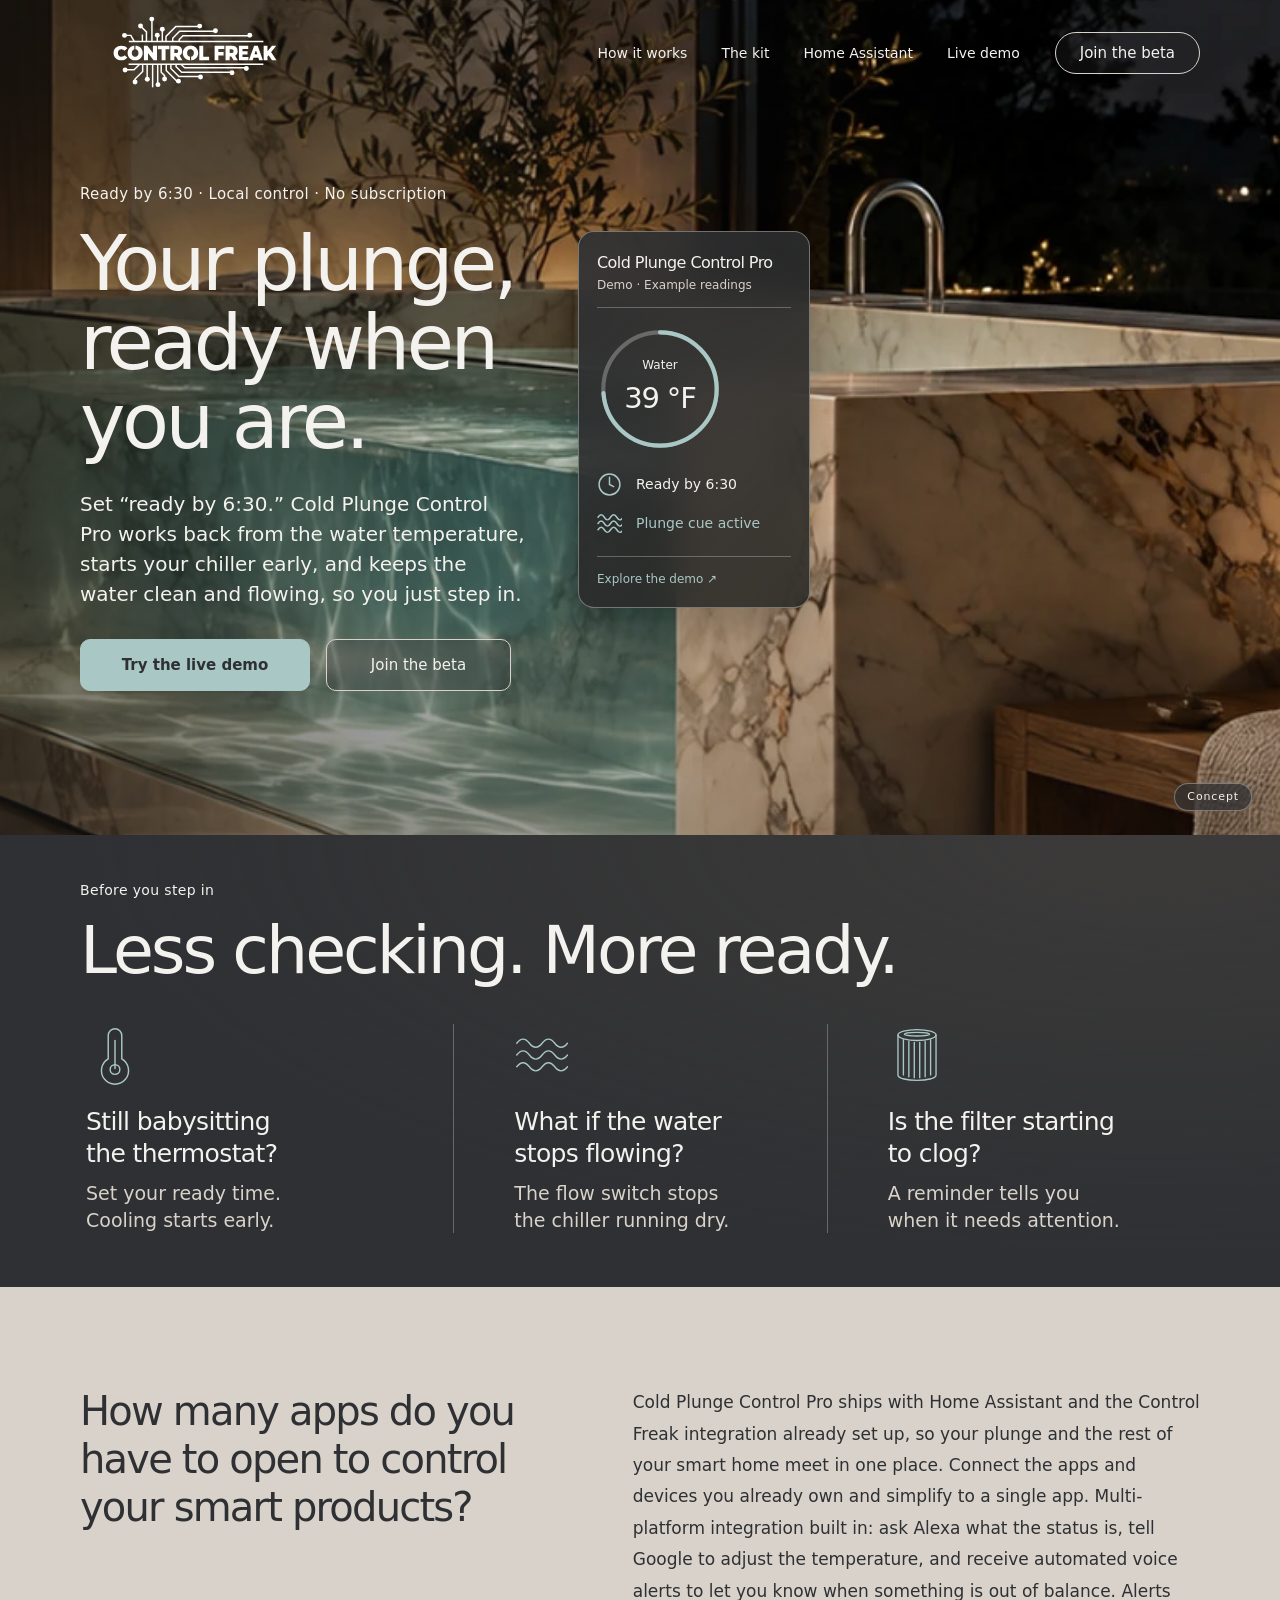
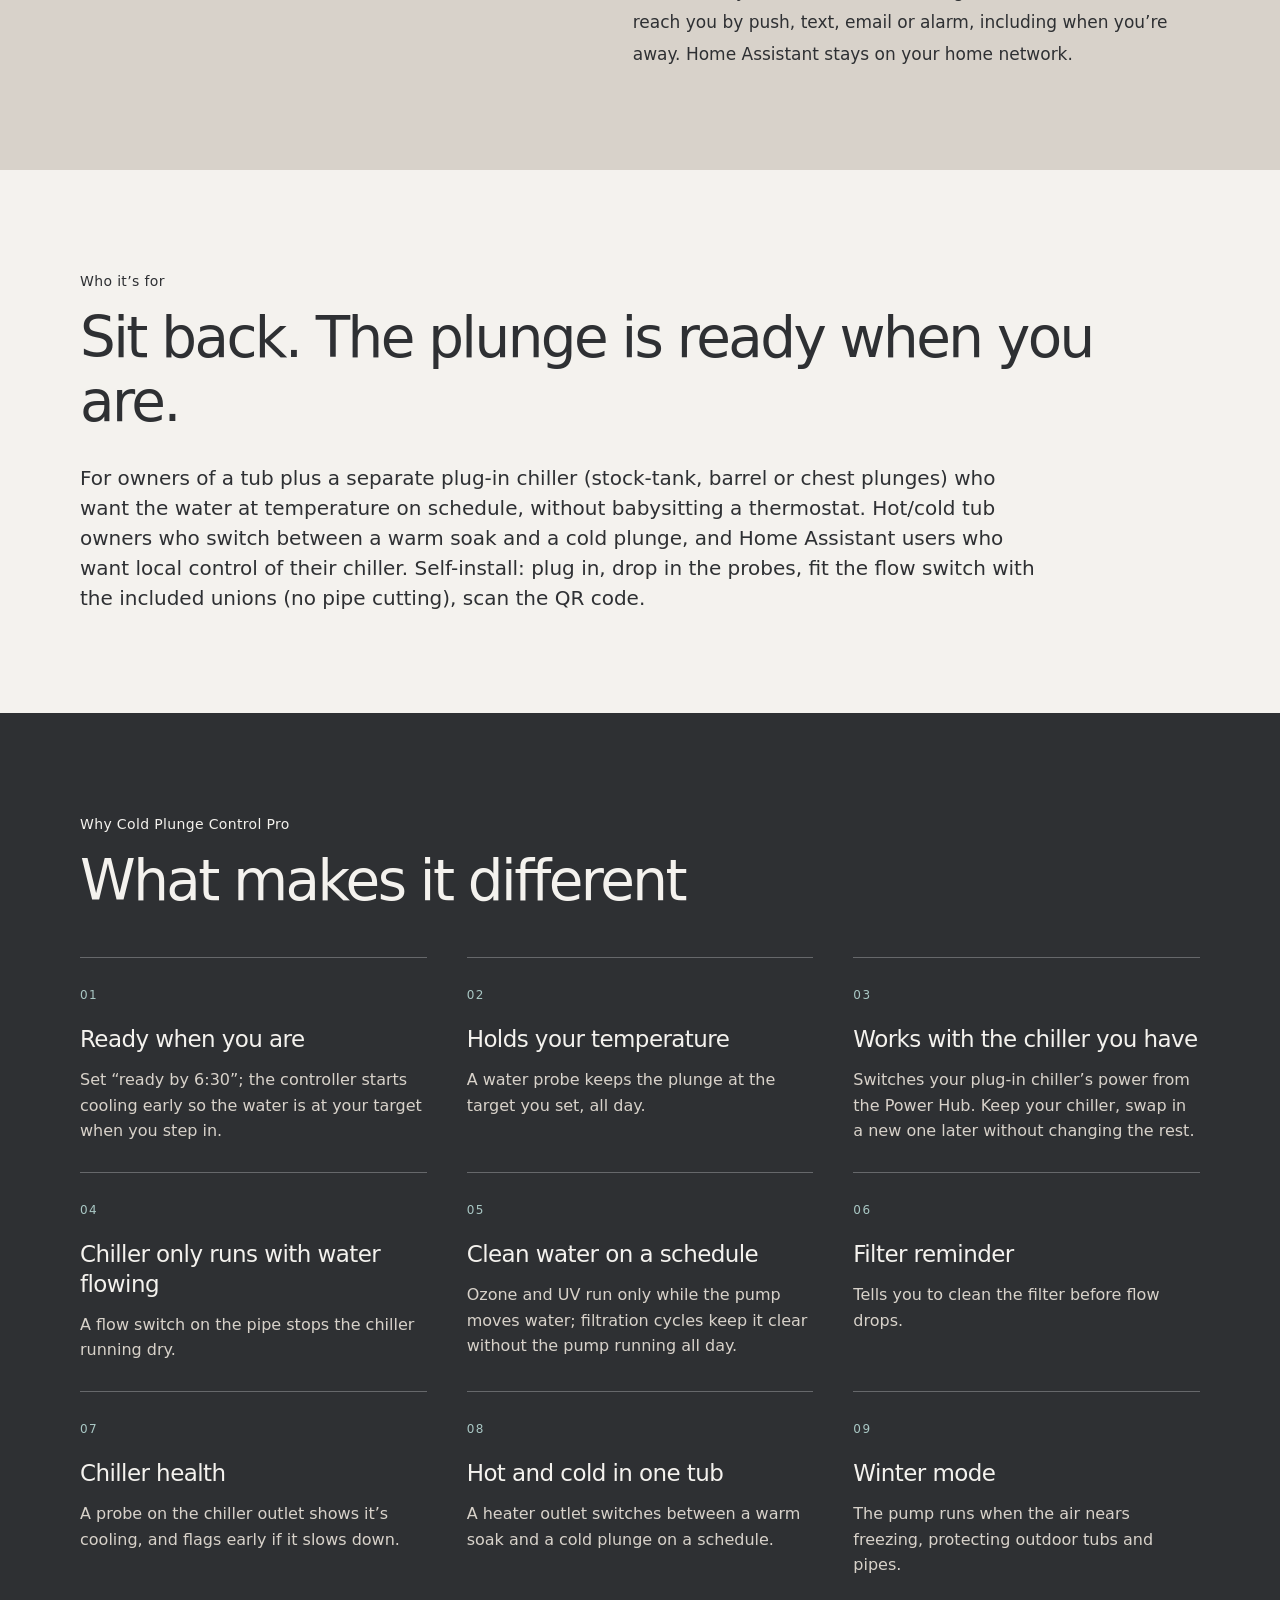
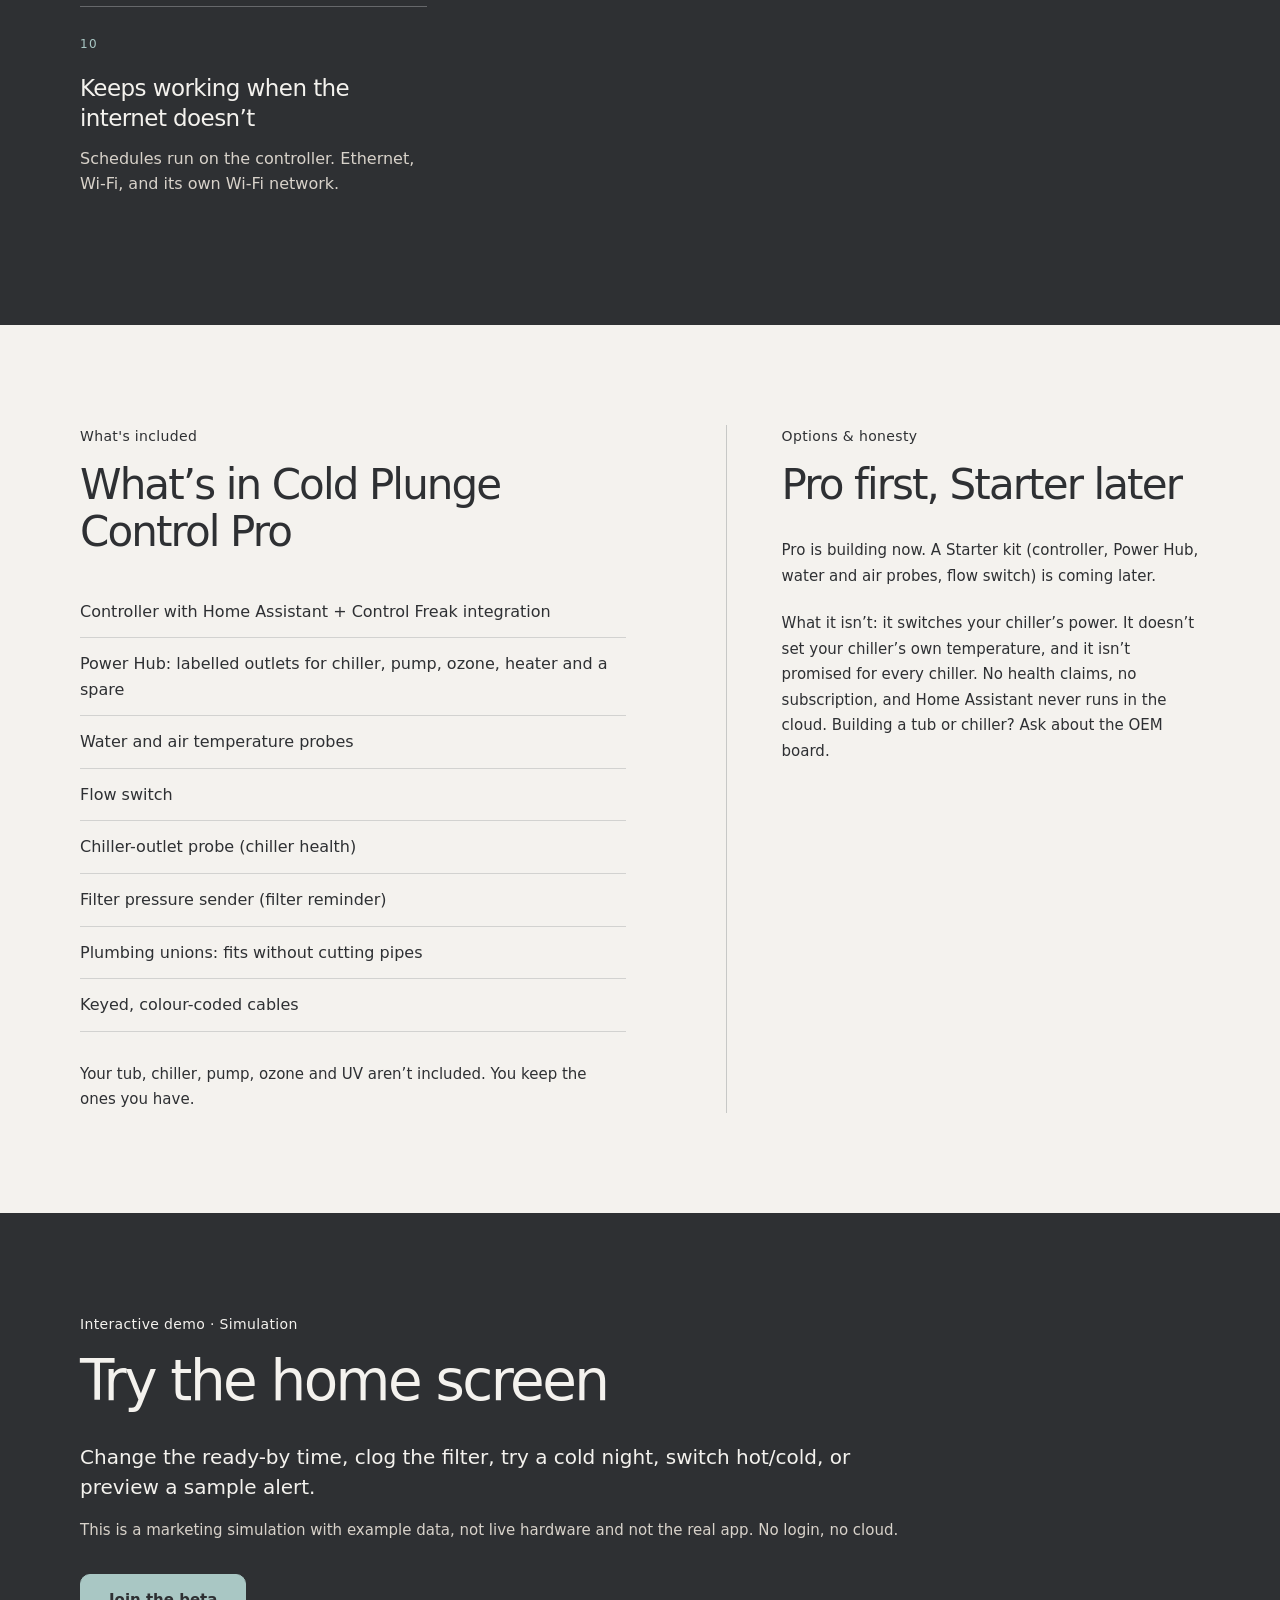
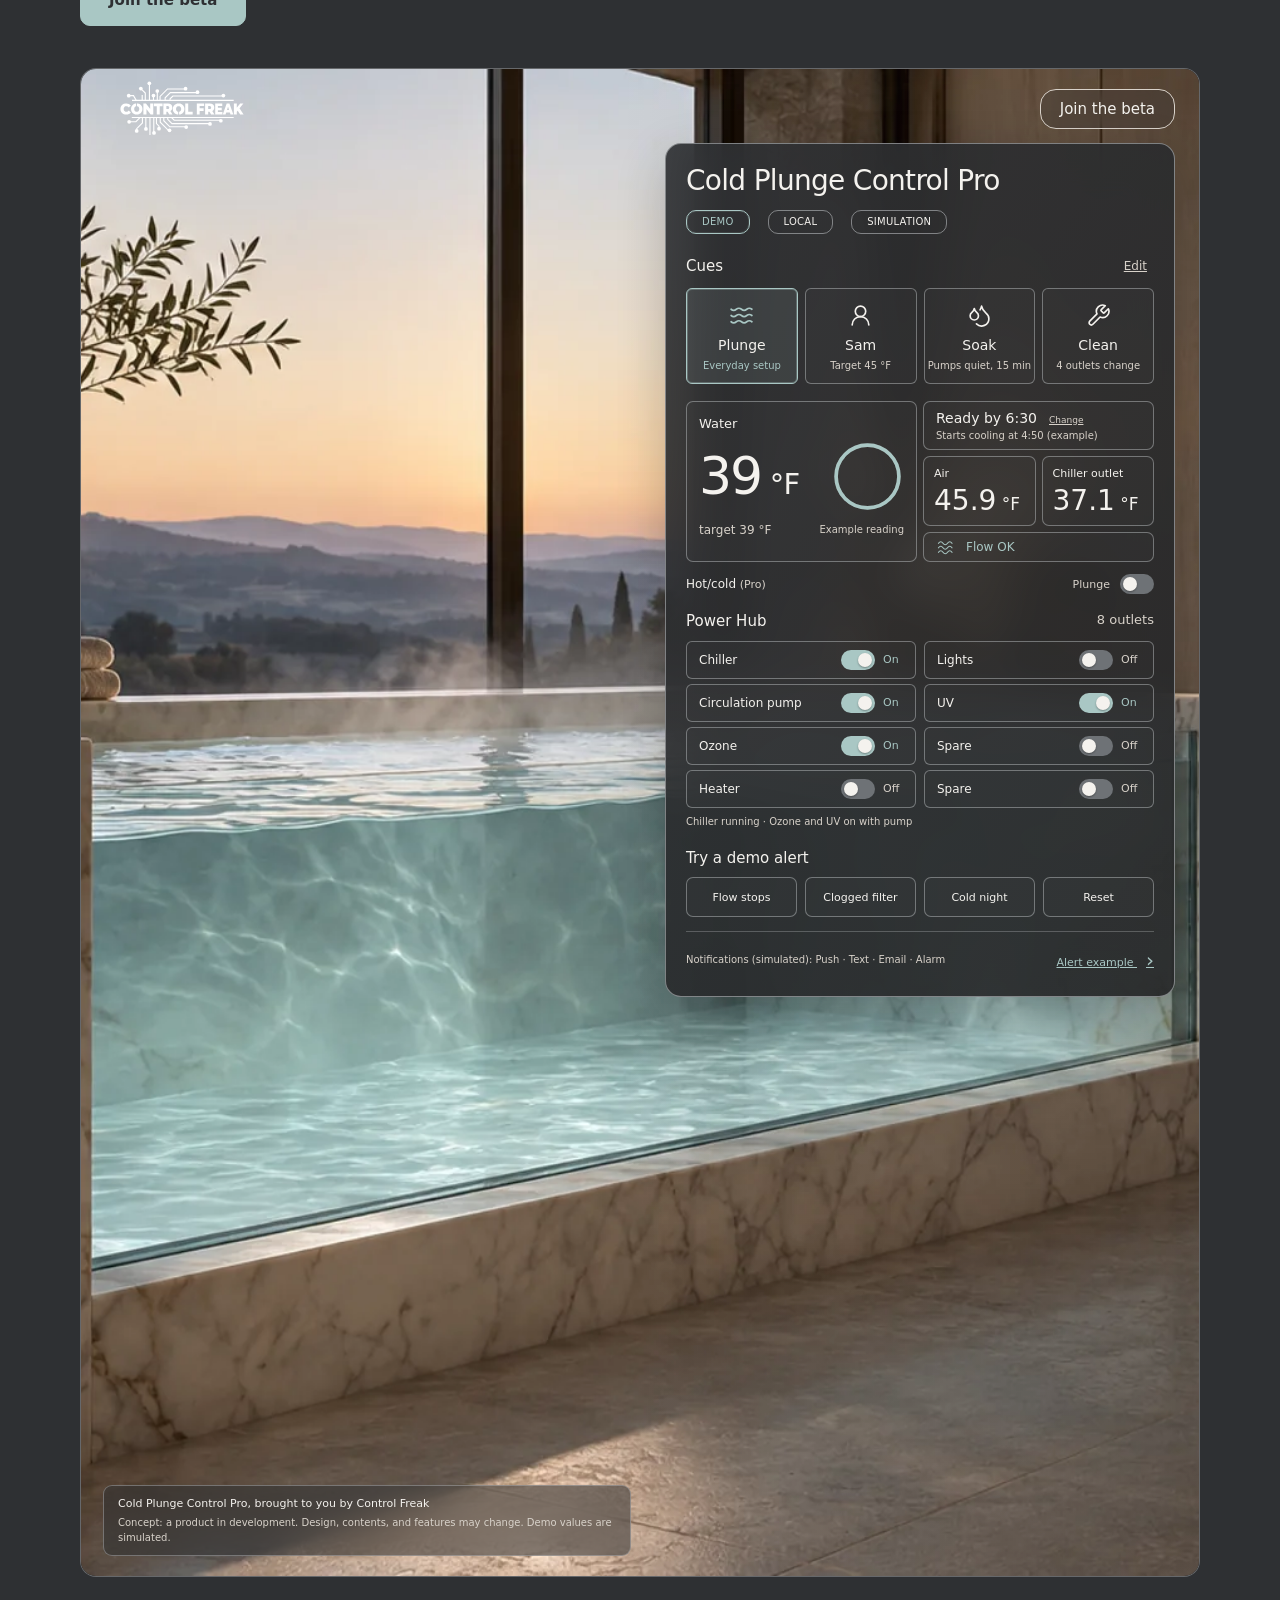
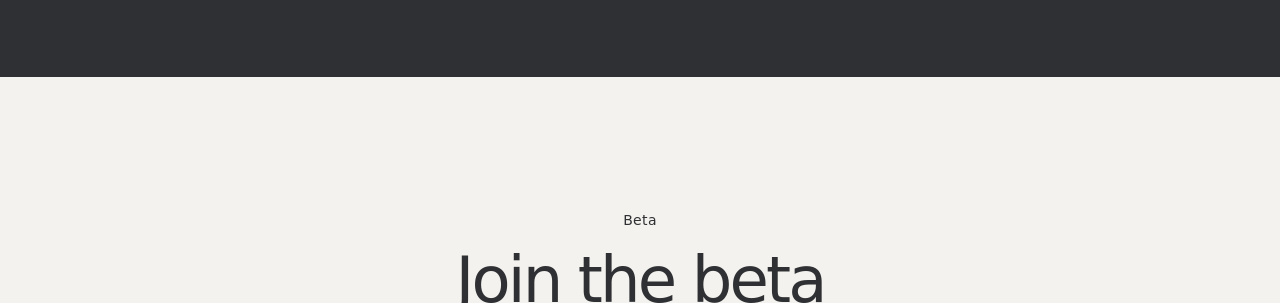
==== commit 86c37ff4: "C01 Cold Plunge page: Lamplight hero with app preview Rebuilt the product page to approved concept B" ====
--- a/products/C01-cold-plunge/site/index.html
+++ b/products/C01-cold-plunge/site/index.html
@@ -7,31 +7,47 @@
 
 <title>Cold Plunge Control Pro, brought to you by Control Freak</title>
 <meta name="description" content="Set ready-by 6:30. Cold Plunge Control Pro starts your chiller early and keeps the water clean and flowing, so you just step in.">
-<link rel="preconnect" href="https://fonts.googleapis.com"><link rel="preconnect" href="https://fonts.gstatic.com" crossorigin>
-<link rel="stylesheet" href="https://fonts.googleapis.com/css2?family=Inter:wght@400;500;600&family=Roboto:wght@300;400&display=swap">
-<link rel="preload" as="image" href="assets/hero-calacatta-1600.webp" imagesrcset="assets/hero-calacatta-900.webp 900w, assets/hero-calacatta-1600.webp 1600w" imagesizes="(max-width:860px) 100vw, 60vw" fetchpriority="high">
 <link rel="stylesheet" href="styles.css"></head><body>
+<a class="skip-link" href="#main">Skip to content</a>
 <header class="hero-band">
-  <nav class="wrap"><a class="brand" href="#"><svg class="mark" viewBox="0 0 48 48" aria-hidden="true"><rect class="mk-frame" x="10" y="10" width="28" height="28"/><path class="mk-vein" d="M33 3.5c-1.2 4-3.6 6.4-4.2 9.6-.5 2.6.8 4.2-.6 7-1.3 2.6-3.8 3.9-4.7 6.8-.6 2.1.1 3.6-.9 5.7"/><path class="mk-water" d="M13.5 29.5h21"/></svg><span>Cold Plunge Control <em>Pro</em></span></a><a class="btn ghost" href="#beta">Join the beta</a></nav>
-  <div class="hero">
+  <picture class="hero-img"><source media="(max-width:640px)" srcset="assets/hero-lamplight-portrait.webp"><img src="assets/hero-lamplight-2400.webp" srcset="assets/hero-lamplight-1200.webp 1200w, assets/hero-lamplight-2400.webp 2400w" sizes="100vw" width="2400" height="1400" fetchpriority="high" alt="Concept of an invented lamplit spa with a glass-front Calacatta marble plunge, aqua water, olive branches and an oak bench with a towel."></picture>
+  <nav class="nav wrap" aria-label="Main navigation">
+    <a class="brand" href="./"><img src="assets/control-freak-corporate-wordmark-white.svg" alt="Control Freak" width="240" height="90"></a>
+    <div class="nav-links"><a href="#how">How it works</a><a href="#kit">The kit</a><a href="#home-assistant">Home Assistant</a><a href="#demo">Live demo</a></div>
+    <a class="btn ghost" href="#beta">Join the beta</a>
+  </nav>
+  <div class="hero wrap">
     <div class="hero-copy">
-      <div class="eyebrow">Cold Plunge Control Pro · brought to you by Control Freak</div>
-      <h1>Your plunge, <em>ready when you are.</em></h1>
+      <p class="eyebrow">Ready by 6:30 · Local control · No subscription</p>
+      <h1>Your plunge,<br>ready when<br>you are.</h1>
       <p class="lead">Set “ready by 6:30.” Cold Plunge Control Pro works back from the water temperature, starts your chiller early, and keeps the water clean and flowing, so you just step in.</p>
-      <div class="ctas"><a class="btn" href="#beta">Join the beta</a><a class="btn ghost" href="#demo">Try the demo</a></div>
+      <div class="ctas"><a class="btn" href="#demo">Try the live demo</a><a class="btn ghost" href="#beta">Join the beta</a></div>
     </div>
-    <figure class="hero-img"><span class="tag">Concept</span><picture><source type="image/webp" srcset="assets/hero-calacatta-900.webp 900w, assets/hero-calacatta-1600.webp 1600w" sizes="(max-width:860px) 100vw, 60vw"><img src="assets/hero-calacatta-1600.jpg" width="1600" height="1000" fetchpriority="high" alt="Concept image of an invented marble spa room at dawn: a glass-front plunge tub with clear water, oak herringbone floor and a warm lamp. Not a customer installation."></picture></figure>
-  </div>
+    <aside class="app-preview" aria-label="Static demo preview with example readings">
+      <div class="preview-title">Cold Plunge Control Pro</div><p class="preview-caption">Demo · Example readings</p>
+      <div class="temperature"><svg viewBox="0 0 120 120" aria-hidden="true"><circle cx="60" cy="60" r="54"/><circle class="ring" cx="60" cy="60" r="54"/></svg><div><span>Water</span><strong>39 °F</strong></div></div>
+      <p class="preview-state"><svg viewBox="0 0 24 24" aria-hidden="true"><circle cx="12" cy="12" r="10"/><path d="M12 5v7l4 2"/></svg>Ready by 6:30</p>
+      <p class="preview-state aqua"><svg viewBox="0 0 24 24" aria-hidden="true"><path d="M1 6q3-5 6 0t6 0t6 0t6 0M1 12q3-5 6 0t6 0t6 0t6 0M1 18q3-5 6 0t6 0t6 0t6 0"/></svg>Plunge cue active</p>
+      <a class="preview-link" href="demo/">Explore the demo <span aria-hidden="true">↗</span></a>
+    </aside>
+  </div><span class="tag">Concept</span>
 </header>
-<main>
-<section class="open"><div class="wrap">
+<main id="main">
+<section id="how" class="moments"><div class="wrap">
+<p class="eyebrow">Before you step in</p><h2>Less checking. More ready.</h2>
+<div class="moment-grid">
+<article><svg viewBox="0 0 48 64" aria-hidden="true"><path d="M17 36V12a7 7 0 0 1 14 0v24a14 14 0 1 1-14 0Z"/><path d="M24 17v29"/><circle cx="24" cy="47" r="5"/></svg><h3>Still babysitting<br>the thermostat?</h3><p>Set your ready time.<br>Cooling starts early.</p></article>
+<article><svg viewBox="0 0 64 64" aria-hidden="true"><path d="M3 19q7-9 14 0t14 0t14 0t14 0M3 32q7-9 14 0t14 0t14 0t14 0M3 45q7-9 14 0t14 0t14 0t14 0"/></svg><h3>What if the water<br>stops flowing?</h3><p>The flow switch stops<br>the chiller running dry.</p></article>
+<article><svg viewBox="0 0 64 64" aria-hidden="true"><ellipse cx="32" cy="10" rx="21" ry="6"/><path d="M11 10v44c0 8 42 8 42 0V10M17 15v39m6-37v39m6-38v39m6-39v39m6-40v39m6-41v39"/><ellipse cx="32" cy="9" rx="14" ry="2"/></svg><h3>Is the filter starting<br>to clog?</h3><p>A reminder tells you<br>when it needs attention.</p></article>
+</div></div></section>
+<section id="home-assistant" class="open"><div class="wrap">
   <q>How many apps do you have to open to control your smart products?</q>
   <p>Cold Plunge Control Pro ships with Home Assistant and the Control Freak integration already set up, so your plunge and the rest of your smart home meet in one place. Connect the apps and devices you already own and simplify to a single app. Multi-platform integration built in: ask Alexa what the status is, tell Google to adjust the temperature, and receive automated voice alerts to let you know when something is out of balance. Alerts reach you by push, text, email or alarm, including when you’re away. Home Assistant stays on your home network.</p>
 </div></section>
 <section class="daylight"><div class="wrap"><div class="eyebrow">Who it’s for</div><h2>Sit back. The plunge is ready when you are.</h2><p class="lead">For owners of a tub plus a separate plug-in chiller (stock-tank, barrel or chest plunges) who want the water at temperature on schedule, without babysitting a thermostat. Hot/cold tub owners who switch between a warm soak and a cold plunge, and Home Assistant users who want local control of their chiller. Self-install: plug in, drop in the probes, fit the flow switch with the included unions (no pipe cutting), scan the QR code.</p></div></section>
 <section class="linen"><div class="wrap"><div class="eyebrow">Why Cold Plunge Control Pro</div><h2>What makes it different</h2><div class="grid"><div class="card"><h3>Ready when you are</h3><p>Set “ready by 6:30”; the controller starts cooling early so the water is at your target when you step in.</p></div><div class="card"><h3>Holds your temperature</h3><p>A water probe keeps the plunge at the target you set, all day.</p></div><div class="card"><h3>Works with the chiller you have</h3><p>Switches your plug-in chiller’s power from the Power Hub. Keep your chiller, swap in a new one later without changing the rest.</p></div><div class="card"><h3>Chiller only runs with water flowing</h3><p>A flow switch on the pipe stops the chiller running dry.</p></div><div class="card"><h3>Clean water on a schedule</h3><p>Ozone and UV run only while the pump moves water; filtration cycles keep it clear without the pump running all day.</p></div><div class="card"><h3>Filter reminder</h3><p>Tells you to clean the filter before flow drops.</p></div><div class="card"><h3>Chiller health</h3><p>A probe on the chiller outlet shows it’s cooling, and flags early if it slows down.</p></div><div class="card"><h3>Hot and cold in one tub</h3><p>A heater outlet switches between a warm soak and a cold plunge on a schedule.</p></div><div class="card"><h3>Winter mode</h3><p>The pump runs when the air nears freezing, protecting outdoor tubs and pipes.</p></div><div class="card"><h3>Keeps working when the internet doesn’t</h3><p>Schedules run on the controller. Ethernet, Wi-Fi, and its own Wi-Fi network.</p></div></div></div></section>
-<section class="daylight"><div class="wrap kit">
-  <div><div class="eyebrow">In the box</div><h2>What’s in Cold Plunge Control Pro</h2><ul><li>Controller with Home Assistant + Control Freak integration</li><li>Power Hub: labelled outlets for chiller, pump, ozone, heater and a spare</li><li>Water and air temperature probes</li><li>Flow switch</li><li>Chiller-outlet probe (chiller health)</li><li>Filter pressure sender (filter reminder)</li><li>Plumbing unions: fits without cutting pipes</li><li>Keyed, colour-coded cables</li></ul><p class="small">Your tub, chiller, pump, ozone and UV aren’t in the box. You keep the ones you have.</p></div>
+<section id="kit" class="daylight"><div class="wrap kit">
+  <div><div class="eyebrow">What's included</div><h2>What’s in Cold Plunge Control Pro</h2><ul><li>Controller with Home Assistant + Control Freak integration</li><li>Power Hub: labelled outlets for chiller, pump, ozone, heater and a spare</li><li>Water and air temperature probes</li><li>Flow switch</li><li>Chiller-outlet probe (chiller health)</li><li>Filter pressure sender (filter reminder)</li><li>Plumbing unions: fits without cutting pipes</li><li>Keyed, colour-coded cables</li></ul><p class="small">Your tub, chiller, pump, ozone and UV aren’t included. You keep the ones you have.</p></div>
   <div><div class="eyebrow">Options &amp; honesty</div><h2>Pro first, Starter later</h2><p class="small">Pro is building now. A Starter kit (controller, Power Hub, water and air probes, flow switch) is coming later.</p><p class="small">What it isn’t: it switches your chiller’s power. It doesn’t set your chiller’s own temperature, and it isn’t promised for every chiller. No health claims, no subscription, and Home Assistant never runs in the cloud. Building a tub or chiller? Ask about the OEM board.</p></div>
 </div></section>
 <section id="demo" class="at-six"><div class="wrap demo">
@@ -45,9 +61,9 @@
   <div class="eyebrow">Beta</div><h2>Join the beta</h2>
   <p class="lead">We’re looking for cold plunge owners to test Cold Plunge Control Pro at home before launch.</p>
   <a class="btn" href="mailto:?subject=Cold%20Plunge%20Control%20Pro%20beta">Join the beta</a>
-  <p class="small">Price to be announced.</p>
+
 </div></div></section>
 </main>
-<footer class="wrap"><img src="assets/control-freak-corporate-wordmark-cool-blue.svg" alt="Control Freak"><br>Cold Plunge Control Pro, brought to you by Control Freak. In development. Visuals marked Concept are illustrative. <a href="/">All Control Freak products</a></footer>
+<footer><div class="wrap"><img src="assets/control-freak-corporate-wordmark-white.svg" alt="Control Freak"><br>Cold Plunge Control Pro, brought to you by Control Freak. In development. Visuals marked Concept are illustrative. <a href="/">All Control Freak products</a></div></footer>
 <script>addEventListener("message",function(e){var h=e.data&&e.data.cfDemoHeight;if(!h)return;document.querySelectorAll(".demo iframe").forEach(function(f){if(f.contentWindow===e.source)f.style.height=(h+4)+"px"})});</script>
 </body></html>
--- a/products/C01-cold-plunge/site/styles.css
+++ b/products/C01-cold-plunge/site/styles.css
@@ -1,89 +1,10 @@
-/* Cold Plunge Control Pro, "Calacatta at six" (owner approved 2026-10-30).
-   Palette only: the ten decided colors, the at-six working tints, and the warning red. */
-:root{
-  --calacatta:#F4F2EE;--linen:#D8D2CA;--dove:#C9CBC8;--oak:#C8BFAF;--stone:#8F8A83;
-  --nickel:#B8BBBE;--nickel-shadow:#6E7276;--gold:#C6B18D;--aqua:#A9C7C4;--ink:#2E3033;
-  --smoked:#49443F;--lamplit:#5B5147;--chip:#655E55;--dark-rule:#7D756B;--warn:#A64B43;
-  --text:var(--ink);--muted:#2E3033CC;--line:#8F8A8366;
-  --display:"Roboto","Helvetica Neue",Helvetica,Arial,sans-serif;
-  --font:"Inter",system-ui,-apple-system,"Segoe UI",sans-serif;
-  --r:2px;
-}
-*{box-sizing:border-box}html{scroll-behavior:smooth}
-body{margin:0;font-family:var(--font);color:var(--text);background:var(--calacatta);line-height:1.6;-webkit-font-smoothing:antialiased}
-a{color:var(--ink);text-decoration-color:var(--gold);text-underline-offset:3px}
-.wrap{max-width:1180px;margin:0 auto;padding:0 24px}
-:focus-visible{outline:2px solid var(--ink);outline-offset:3px}
-
-/* Header + mark */
-nav{display:flex;justify-content:space-between;align-items:center;padding:22px 24px;gap:16px}
-.brand{display:inline-flex;align-items:center;gap:12px;font-family:var(--display);font-weight:300;font-size:1.25rem;letter-spacing:.01em;color:var(--ink);text-decoration:none}
-.brand em{font-style:normal;font-weight:400}
-.mark{width:40px;height:40px;flex:none}
-.mk-frame{fill:none;stroke:var(--nickel);stroke-width:2.2}
-.mk-vein{fill:none;stroke:var(--gold);stroke-width:1.4;stroke-linecap:round;stroke-linejoin:round}
-.mk-water{fill:none;stroke:var(--aqua);stroke-width:2.6;stroke-linecap:round}
-
-.btn{display:inline-block;padding:13px 24px;border-radius:var(--r);background:var(--ink);color:var(--calacatta);font-weight:500;font-size:.95rem;letter-spacing:.01em;text-decoration:none;border:1px solid var(--ink);transition:background .2s,color .2s}
-.btn:hover{background:var(--smoked);border-color:var(--smoked)}
-.btn.ghost{background:transparent;color:var(--ink);border-color:var(--nickel-shadow)}
-.btn.ghost:hover{background:var(--linen)}
-.btn.light{background:var(--calacatta);color:var(--ink);border-color:var(--calacatta)}
-.btn.light:hover{background:var(--linen)}
-
-/* Hero: at-six. Pale reading field left, lamplit image right. */
-.hero-band{background:var(--calacatta)}
-.hero{display:grid;grid-template-columns:minmax(0,.85fr) minmax(0,1.15fr);align-items:stretch;min-height:min(78vh,720px)}
-.hero-copy{align-self:center;padding:48px 48px 64px max(24px,calc((100vw - 1180px)/2 + 24px))}
-.hero-img{position:relative;margin:0;overflow:hidden;background:var(--oak)}
-.hero-img img{display:block;width:100%;height:100%;object-fit:cover;object-position:62% 50%}
-.eyebrow{display:flex;align-items:center;gap:12px;color:var(--ink);text-transform:uppercase;letter-spacing:.14em;font-size:.72rem;font-weight:500}
-.eyebrow::before{content:"";width:28px;height:1px;background:var(--gold);flex:none}
-h1,h2,q{font-family:var(--display);font-weight:300;letter-spacing:-.01em}
-h1{font-size:clamp(2.4rem,4.6vw,4rem);line-height:1.06;margin:.45em 0 .4em}
-h1 em{font-style:normal;display:block;color:var(--nickel-shadow)}
-h2{font-size:clamp(1.7rem,3vw,2.5rem);line-height:1.15;margin:.4em 0 .5em}
-h3{font-family:var(--font);font-weight:600;font-size:1rem;margin:0 0 6px}
-.lead{font-size:1.1rem;color:var(--muted);max-width:36em}
-.small{color:var(--muted);font-size:.93rem}
-.ctas{display:flex;gap:12px;flex-wrap:wrap;margin-top:28px}
-.tag{position:absolute;top:16px;left:16px;z-index:2;background:#2E3033B3;color:var(--calacatta);font-size:.68rem;font-weight:500;letter-spacing:.14em;text-transform:uppercase;padding:5px 10px;border-radius:var(--r)}
-
-/* Sections: daylight reading fields, linen inset, at-six demo band. */
-section{padding:88px 0;scroll-margin-top:24px}
-.open{background:var(--ink);color:var(--calacatta)}
-.open q{display:block;quotes:none;font-size:clamp(1.5rem,3vw,2.2rem);line-height:1.25;max-width:24em;margin-bottom:20px}
-.open p{color:var(--linen);max-width:46em;margin:0}
-.open::after{content:"";display:block;width:64px;height:1px;background:var(--gold);margin:40px auto 0}
-.daylight{background:var(--calacatta)}
-.linen{background:var(--linen)}
-.grid{display:grid;grid-template-columns:repeat(auto-fill,minmax(250px,1fr));gap:12px;margin-top:32px}
-.card{background:var(--calacatta);border:1px solid var(--line);padding:26px 24px}
-.card p{margin:0;color:var(--muted);font-size:.93rem}
-.kit{display:grid;grid-template-columns:1fr 1fr;gap:64px}
-.kit ul{list-style:none;padding:0;margin:20px 0}
-.kit li{padding:10px 0;border-bottom:1px solid var(--line)}
-.kit li::before{content:"";display:inline-block;width:8px;height:8px;border:1px solid var(--nickel-shadow);margin-right:12px;vertical-align:1px}
-
-.at-six{background:var(--ink);color:var(--calacatta)}
-.at-six .eyebrow,.at-six h2{color:var(--calacatta)}
-.at-six .lead,.at-six .small{color:var(--linen)}
-.demo{display:grid;grid-template-columns:1fr;gap:32px;align-items:start}
-.demo iframe{display:block;width:100%;height:900px;border:0}
-
-.beta{text-align:center;padding:56px 24px;border:1px solid var(--line);background:linear-gradient(180deg,var(--calacatta),var(--linen))}
-.beta .eyebrow{justify-content:center}
-.beta .lead{margin:0 auto 28px}
-
-footer{padding:48px 24px 64px;color:var(--muted);font-size:.85rem;border-top:1px solid var(--line)}
-footer img{height:40px;width:auto;margin-bottom:12px}
-
-@media(max-width:860px){
-  .hero{grid-template-columns:1fr;min-height:0}
-  .hero-copy{padding:24px 24px 40px;order:2}
-  .hero-img{order:1;aspect-ratio:16/11}
-  .kit{grid-template-columns:1fr;gap:24px}
-  section{padding:64px 0}
-}
-@media(max-width:640px){.demo iframe{height:1500px}nav{padding:16px}nav .btn{padding:9px 12px;font-size:.8rem;white-space:nowrap}.brand{font-size:.98rem;gap:8px;white-space:nowrap}.mark{width:32px;height:32px}}
+/* Calacatta at six. Shared palette with the approved local demo. */
+:root{--ink:#2E3033;--white:#F4F2EE;--linen:#D8D2CA;--nickel:#B8BBBE;--aqua:#A9C7C4;--gold:#C6B18D;--line:#B8BBBE66;color-scheme:light;font-family:Inter,system-ui,-apple-system,"Segoe UI",sans-serif;color:var(--ink);background:var(--white);font-synthesis:none}
+*{box-sizing:border-box}html{scroll-behavior:smooth}body{margin:0;line-height:1.6;-webkit-font-smoothing:antialiased}img{max-width:100%}a{color:inherit;text-underline-offset:5px}a:hover{text-decoration-color:var(--aqua)}:focus-visible{outline:3px solid currentColor;outline-offset:5px}.wrap{width:100%;max-width:1440px;padding-inline:80px;margin-inline:auto}h1,h2,h3,p{margin:0}h1,h2,h3,q{font-weight:300;letter-spacing:-.045em}h1{font-size:clamp(64px,6vw,88px);line-height:1.03;margin:18px 0 28px}h2{font-size:clamp(36px,4.4vw,64px);line-height:1.12;margin:14px 0 30px}h3{font-size:24px;line-height:1.3;letter-spacing:-.025em}.eyebrow{font-size:14px;letter-spacing:.025em}.lead{font-size:20px;line-height:1.5;max-width:49em}.small{font-size:15px;line-height:1.7}.btn{display:inline-flex;align-items:center;justify-content:center;min-height:52px;padding:12px 28px;border:1px solid var(--aqua);border-radius:10px;background:var(--aqua);color:var(--ink);font-size:15px;font-weight:600;text-decoration:none;transition:background .2s}.btn:hover{background:var(--white)}.btn.ghost{color:var(--white);background:#2e303344;border-color:var(--linen);font-weight:400}.btn.ghost:hover{background:#f4f2ee20}.ctas{display:flex;flex-wrap:wrap;gap:16px;margin-top:30px}.skip-link{position:absolute;left:20px;top:12px;z-index:5;padding:10px;background:var(--white);transform:translateY(-160%)}.skip-link:focus{transform:none}
+.hero-band{position:relative;isolation:isolate;color:var(--white);background:var(--ink);min-height:835px}.hero-img{position:absolute;inset:0;z-index:-2}.hero-img img{width:100%;height:100%;object-fit:cover;object-position:center}.hero-band::before{content:"";position:absolute;inset:0;z-index:-1;background:linear-gradient(90deg,#17171580,transparent 78%),linear-gradient(0deg,#17171544,transparent 40%)}.nav{display:flex;align-items:center;gap:35px;min-height:106px}.brand{display:block;flex:0 0 230px;line-height:0}.brand img{display:block;width:230px;height:74px;object-fit:contain}.nav-links{display:flex;gap:34px;margin-left:auto;align-items:center}.nav-links a{font-size:14px;text-decoration:none;white-space:nowrap}.nav-links a:hover{color:var(--aqua)}.nav>.btn{white-space:nowrap;min-height:42px;border-radius:24px;padding:8px 24px}.hero{display:flex;gap:38px;align-items:flex-start;padding-top:76px;padding-bottom:120px}.hero-copy{width:460px;flex:none}.hero-copy .eyebrow{white-space:nowrap;font-size:15px}.hero-copy .lead{font-size:20px;max-width:445px}.hero-copy .ctas{flex-wrap:nowrap}.hero-copy .btn:first-child{min-width:230px}.hero-copy .btn.ghost{min-width:185px}.tag{position:absolute;right:28px;bottom:24px;padding:4px 12px;border:1px solid #b8bbbe80;border-radius:20px;background:#2e3033b3;font-size:11px;letter-spacing:.08em}.app-preview{width:232px;flex:none;margin-top:49px;padding:18px;border:1px solid #b8bbbe80;border-radius:16px;background:linear-gradient(140deg,#2e3033eb,#282724d9);box-shadow:0 15px 40px #0003;backdrop-filter:blur(18px);font-size:14px}.preview-title{font-size:16px;letter-spacing:-.035em;white-space:nowrap}.preview-caption{font-size:12px;color:var(--linen);padding-bottom:12px;border-bottom:1px solid var(--line)}.temperature{position:relative;width:126px;height:126px;margin:18px 0 20px}.temperature>svg{width:100%;height:100%;fill:none;stroke:#b8bbbe66;stroke-width:4;transform:rotate(-90deg)}.temperature .ring{stroke:var(--aqua);stroke-dasharray:250 340;stroke-linecap:round}.temperature>div{position:absolute;inset:0;display:flex;align-items:center;justify-content:center;flex-direction:column}.temperature span{font-size:12px}.temperature strong{font-weight:400;font-size:29px;letter-spacing:-.04em}.preview-state{display:flex;align-items:center;gap:14px;margin:14px 0;white-space:nowrap}.preview-state svg{width:25px;height:25px;fill:none;stroke:var(--aqua);stroke-width:1.4;stroke-linecap:round}.aqua{color:var(--aqua)}.preview-link{display:block;border-top:1px solid var(--line);padding-top:13px;margin-top:20px;color:var(--aqua);text-decoration:none;font-size:12px}
+section{padding:100px 0;scroll-margin-top:24px}.moments{padding:44px 0 54px;background:radial-gradient(ellipse at 90% 0,#49443f88,transparent 65%),var(--ink);color:var(--white)}.moments h2{font-size:clamp(40px,5.2vw,74px);margin:12px 0 36px}.moment-grid{display:grid;grid-template-columns:repeat(3,minmax(0,1fr))}.moment-grid article{padding:0 60px;border-left:1px solid var(--line)}.moment-grid article:first-child{padding-left:6px;border:0}.moment-grid article:last-child{padding-right:0}.moment-grid svg{display:block;width:58px;height:62px;fill:none;stroke:var(--aqua);stroke-width:1.5;stroke-linecap:round;stroke-linejoin:round;margin-bottom:20px}.moment-grid h3{font-size:25px;margin-bottom:9px}.moment-grid p{font-size:19px;line-height:1.4;color:var(--linen)}.open{background:var(--linen)}.open .wrap{display:grid;grid-template-columns:1fr 1.2fr;gap:80px}.open q{quotes:none;font-size:40px;line-height:1.2}.open p{font-size:17px;line-height:1.85}.daylight{background:var(--white)}.daylight .lead{max-width:960px}.linen{background:var(--ink);color:var(--white)}.grid{display:grid;grid-template-columns:repeat(3,minmax(0,1fr));gap:0 40px;margin-top:45px;counter-reset:features}.card{padding:28px 0;border-top:1px solid var(--line);counter-increment:features}.card::before{content:counter(features,decimal-leading-zero);display:block;color:var(--aqua);font-size:12px;letter-spacing:.12em;margin-bottom:20px}.card h3{font-size:23px;letter-spacing:-.025em;margin-bottom:12px}.card p{color:var(--linen);font-size:16px}.kit{display:grid;grid-template-columns:1.15fr 1fr;gap:100px}.kit h2{font-size:42px}.kit>div+div{border-left:1px solid #6e727655;padding-left:55px}.kit ul{list-style:none;padding:0;margin:30px 0}.kit li{border-bottom:1px solid #6e727640;padding:13px 0;font-size:16px}.kit .small+.small{margin-top:22px}.at-six{background:var(--ink);color:var(--white)}.at-six .small{color:var(--linen);margin-top:16px}.demo{display:grid;gap:42px}.demo>div{max-width:850px}.demo iframe{display:block;width:100%;height:900px;border:1px solid var(--line);border-radius:16px;background:var(--ink)}.beta{text-align:center;max-width:850px;margin:auto;padding:32px 0}.beta .lead{margin:0 auto 32px}.beta h2{font-size:64px}footer{padding:50px 0;background:var(--ink);color:var(--linen);font-size:13px;border-top:1px solid var(--line)}footer img{display:block;width:190px;height:66px;object-fit:contain;margin-bottom:18px}footer a{display:inline-block;margin-left:12px;color:var(--white)}
+@media(min-width:1500px){.hero-band{min-height:880px}.hero{padding-top:100px}}
+@media(max-width:1200px){.wrap{padding-inline:44px}.nav{gap:24px}.brand,.brand img{width:190px;flex-basis:190px}.nav-links{gap:22px}.hero{gap:28px}.hero-copy{width:440px}.moment-grid article{padding-inline:32px}.kit{gap:50px}}
+@media(max-width:960px){.nav{flex-wrap:wrap;padding-top:12px;padding-bottom:18px;gap:10px 24px}.nav-links{order:3;width:100%;justify-content:space-between;margin:0;gap:12px}.nav>.btn{margin-left:auto}.hero{padding-top:48px}.hero-copy{width:410px}h1{font-size:68px}.hero-copy .eyebrow{font-size:13px}.hero-copy .btn:first-child{min-width:0}.hero-copy .btn.ghost{min-width:0}.hero-copy .lead{font-size:18px}.moment-grid h3{font-size:21px}.moment-grid p{font-size:16px}.open .wrap{gap:40px}.open q{font-size:34px}.kit{gap:32px}.kit>div+div{padding-left:30px}.grid{grid-template-columns:repeat(2,minmax(0,1fr))}}
+@media(max-width:700px){.wrap{padding-inline:24px}.hero-band{min-height:0}.hero{display:block;padding-top:45px;padding-bottom:64px}.hero-copy{width:100%;max-width:480px}.hero-copy .eyebrow{font-size:12px;white-space:normal}h1{font-size:64px;margin-top:16px}.hero-copy .lead{font-size:17px}.hero-copy .ctas{gap:10px}.hero-copy .btn{padding:12px 16px;font-size:14px;flex:1}.hero-band::before{background:linear-gradient(180deg,#171715b3 0%,#17171599 62%,#17171555)}.hero-img img{object-position:72% center}.nav-links a{font-size:12px}.nav-links{gap:8px}.brand,.brand img{width:160px;flex-basis:160px;height:58px}.nav>.btn{font-size:12px;padding:7px 15px;min-height:38px}.app-preview{margin-top:30px;width:100%;display:grid;grid-template-columns:108px 1fr;column-gap:20px;padding:18px 20px}.preview-title,.preview-caption{grid-column:1/-1}.preview-title{font-size:18px}.temperature{grid-row:3/6;width:104px;height:104px;margin:16px 0 0}.preview-state{font-size:12px;gap:8px;margin:16px 0 0}.preview-state svg{width:21px;height:21px}.preview-link{margin-top:12px;font-size:12px;padding-top:10px}.tag{bottom:12px;right:24px}.moments{padding:42px 0}.moments h2{font-size:43px}.moment-grid{grid-template-columns:1fr;gap:28px}.moment-grid article,.moment-grid article:first-child{padding:0 0 26px 78px;border:0;border-bottom:1px solid var(--line);position:relative}.moment-grid article:last-child{border:0;padding-bottom:0}.moment-grid svg{position:absolute;left:0;top:0;width:44px;height:52px}.moment-grid h3{font-size:23px}.moment-grid p{font-size:17px}.moment-grid br{display:none}section{padding:64px 0}.open .wrap,.kit{grid-template-columns:1fr;gap:28px}.open q{font-size:34px}.open p{font-size:16px}.lead{font-size:18px}.kit>div+div{border-left:0;border-top:1px solid #6e727655;padding:32px 0 0}.kit h2{font-size:36px}.grid{grid-template-columns:1fr;gap:0}.card{padding:26px 0}.card::before{margin-bottom:12px}.beta{padding:0}.beta h2{font-size:48px}.demo iframe{height:1500px;border-radius:10px}footer a{margin:15px 0 0;display:block}}
 @media(prefers-reduced-motion:reduce){html{scroll-behavior:auto}.btn{transition:none}}
